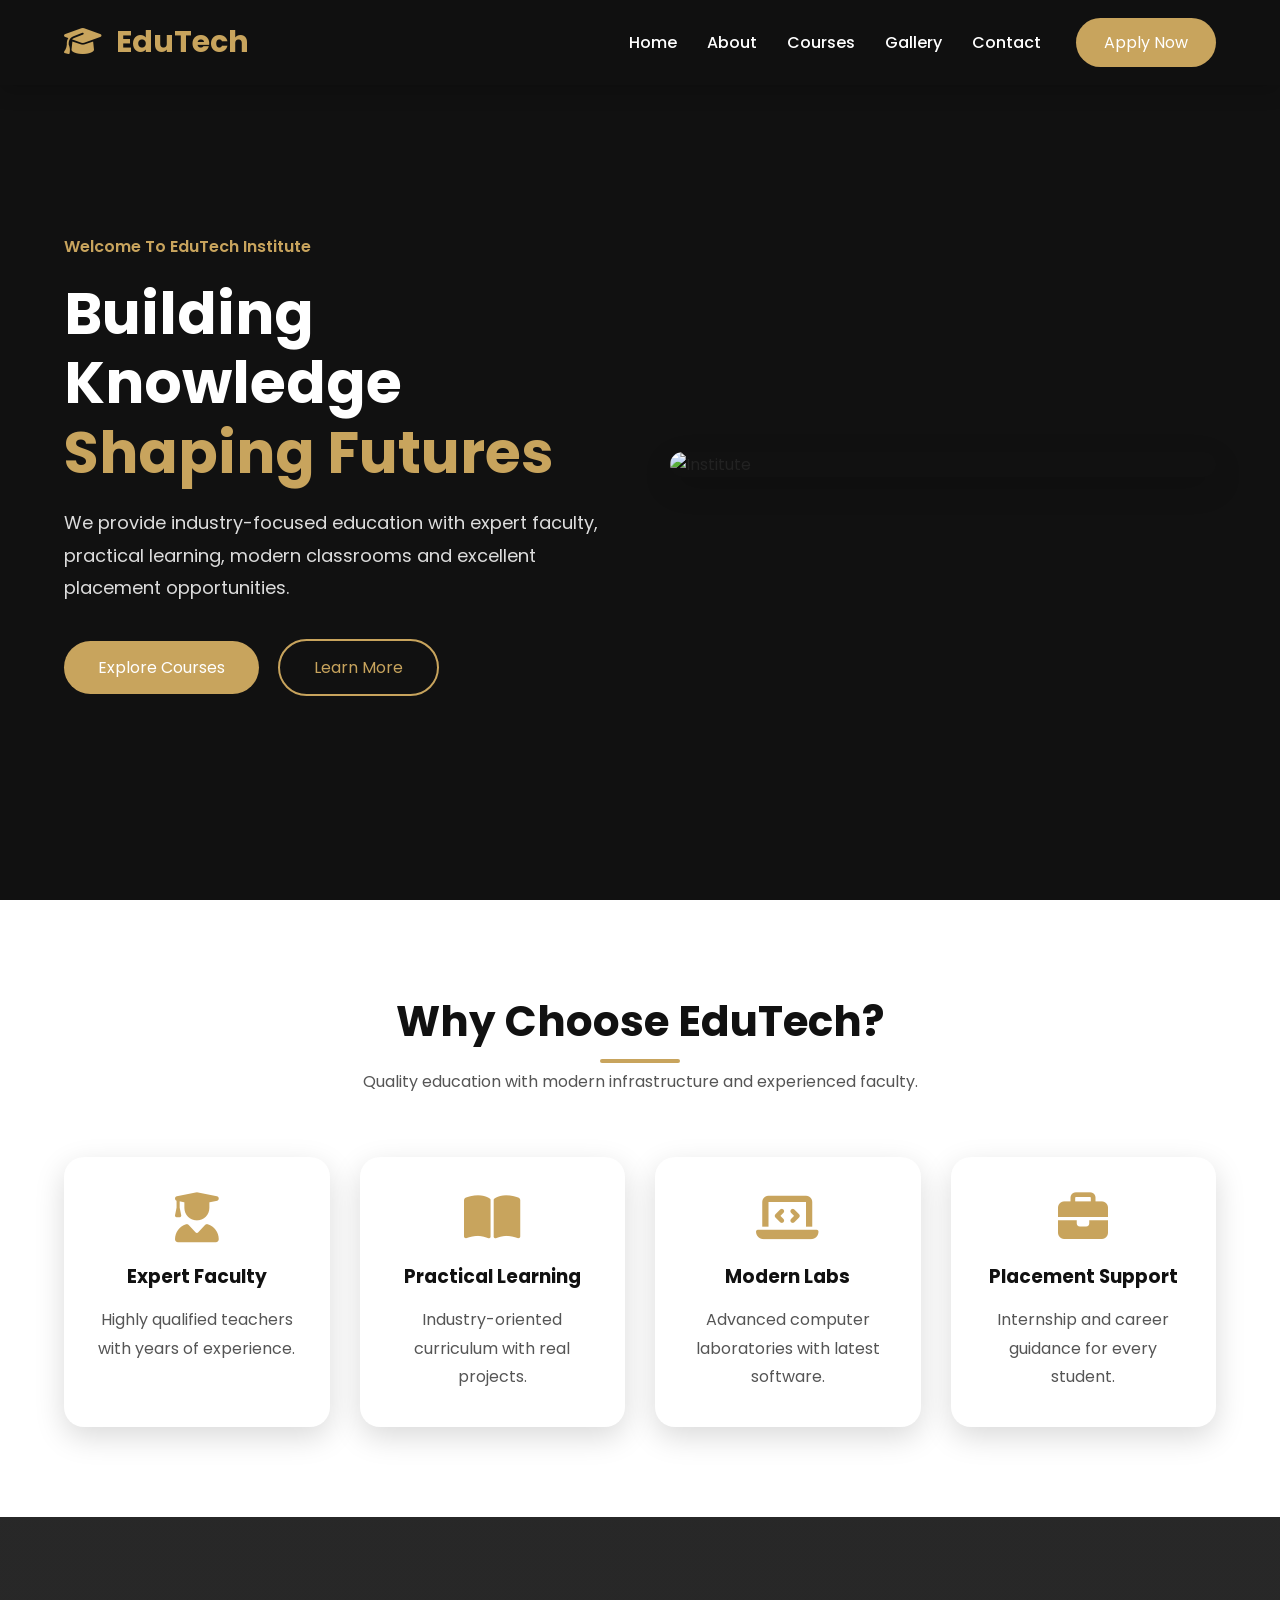
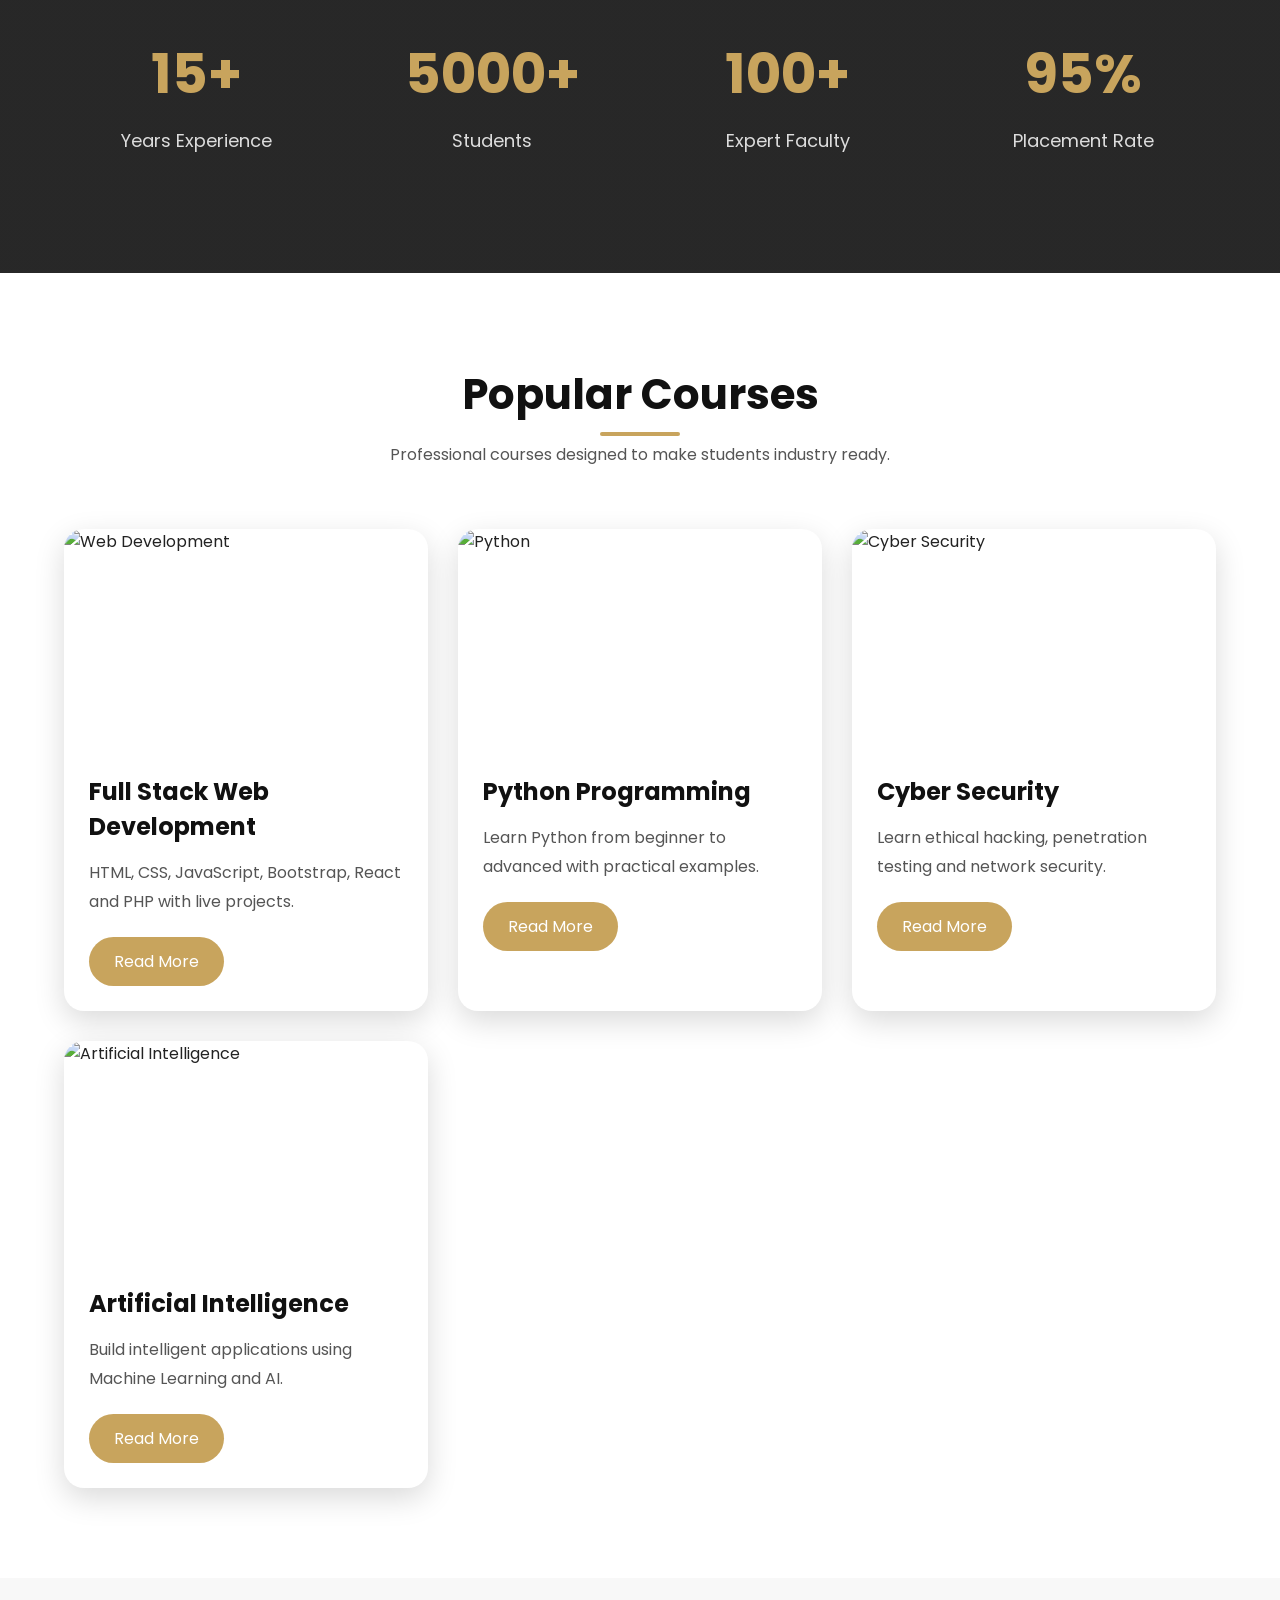
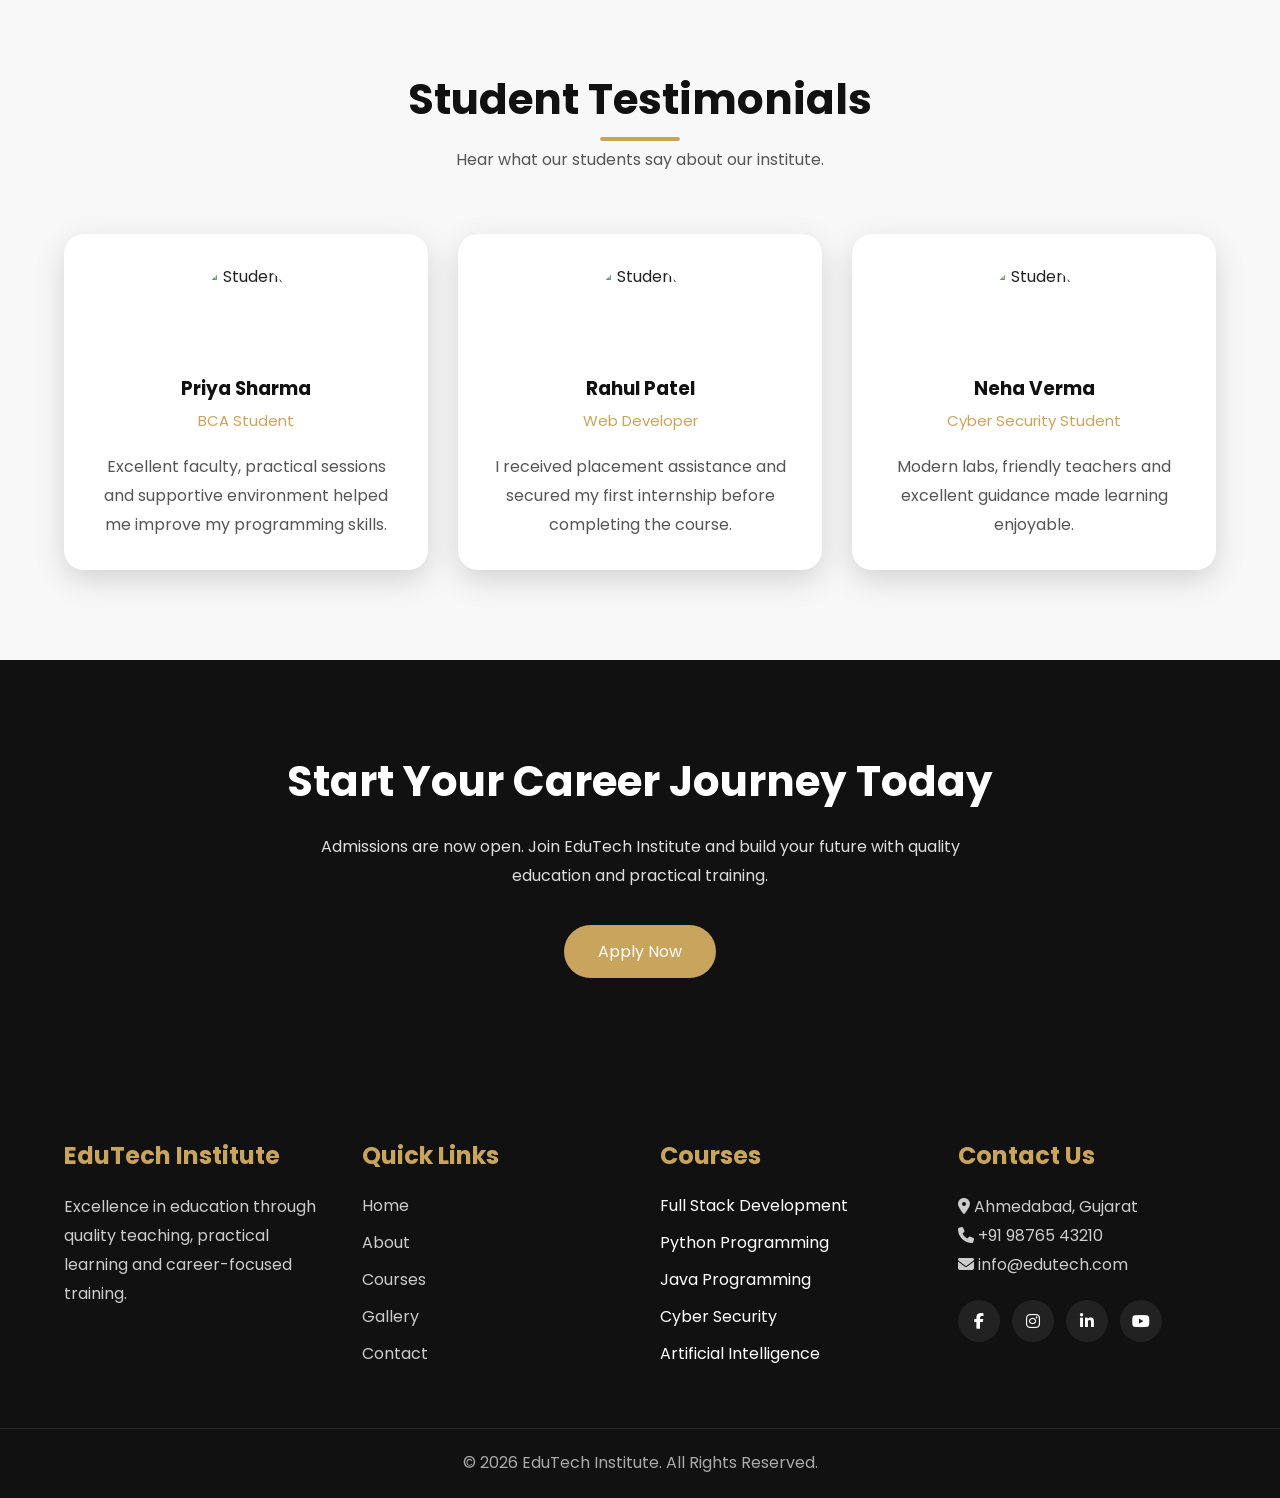
==== index.html @ 46c92365 "Update index.html" ====
<!DOCTYPE html>
<html lang="en">

<head>
    <meta charset="UTF-8">
    <meta name="viewport" content="width=device-width, initial-scale=1.0">
    <title>EduTech Institute</title>

    <!-- Font Awesome -->
    <link rel="stylesheet"
        href="https://cdnjs.cloudflare.com/ajax/libs/font-awesome/6.7.2/css/all.min.css">

    <!-- CSS -->
    <link rel="stylesheet" href="style.css">
</head>

<body>



<!-- ================= HEADER ================= -->

<header id="header">

    <div class="container">

        <a href="index.html" class="logo">
            <i class="fa-solid fa-graduation-cap"></i>
            EduTech
        </a>

        <div class="menu-btn">
            <i class="fa-solid fa-bars"></i>
        </div>

        <nav class="navbar">

            <ul>

                <li><a href="index.html" class="active">Home</a></li>

                <li><a href="about.html">About</a></li>

                <li><a href="courses.html">Courses</a></li>

                <li><a href="gallery.html">Gallery</a></li>

                <li><a href="contact.html">Contact</a></li>

            </ul>

            <a href="contact.html" class="apply-btn">
                Apply Now
            </a>

        </nav>

    </div>

</header>

<!-- ================= HERO ================= -->

<section class="hero">

<div class="container hero-grid">

<div class="hero-content">

<span class="tag">
Welcome To EduTech Institute
</span>

<h1>
Building Knowledge
<span>Shaping Futures</span>
</h1>

<p>
We provide industry-focused education with expert faculty, practical learning,
modern classrooms and excellent placement opportunities.
</p>

<div class="hero-buttons">

<a href="courses.html" class="btn">
Explore Courses
</a>

<a href="about.html" class="btn-outline">
Learn More
</a>

</div>

</div>

<div class="hero-image">

<img src="https://images.unsplash.com/photo-1562774053-701939374585?w=900"
alt="Institute">

</div>

</div>

</section>

<!-- ================= FEATURES ================= -->

<section class="features">

<div class="container">

<div class="title">

<h2>Why Choose EduTech?</h2>

<p>
Quality education with modern infrastructure and experienced faculty.
</p>

</div>

<div class="feature-grid">

<div class="feature-card">

<i class="fa-solid fa-user-graduate"></i>

<h3>Expert Faculty</h3>

<p>
Highly qualified teachers with years of experience.
</p>

</div>

<div class="feature-card">

<i class="fa-solid fa-book-open"></i>

<h3>Practical Learning</h3>

<p>
Industry-oriented curriculum with real projects.
</p>

</div>

<div class="feature-card">

<i class="fa-solid fa-laptop-code"></i>

<h3>Modern Labs</h3>

<p>
Advanced computer laboratories with latest software.
</p>

</div>

<div class="feature-card">

<i class="fa-solid fa-briefcase"></i>

<h3>Placement Support</h3>

<p>
Internship and career guidance for every student.
</p>

</div>

</div>

</div>

</section>
<!-- ================= STATS ================= -->

<section class="stats">

    <div class="container stats-grid">

        <div class="stat-box">
            <h2>15+</h2>
            <p>Years Experience</p>
        </div>

        <div class="stat-box">
            <h2>5000+</h2>
            <p>Students</p>
        </div>

        <div class="stat-box">
            <h2>100+</h2>
            <p>Expert Faculty</p>
        </div>

        <div class="stat-box">
            <h2>95%</h2>
            <p>Placement Rate</p>
        </div>

    </div>

</section>

<!-- ================= POPULAR COURSES ================= -->

<section class="courses-home">

    <div class="container">

        <div class="title">

            <h2>Popular Courses</h2>

            <p>
                Professional courses designed to make students industry ready.
            </p>

        </div>

        <div class="course-grid">

            <div class="course-card">

                <img src="https://images.unsplash.com/photo-1516321318423-f06f85e504b3?w=700"
                    alt="Web Development">

                <div class="course-content">

                    <h3>Full Stack Web Development</h3>

                    <p>
                        HTML, CSS, JavaScript, Bootstrap, React and PHP with live projects.
                    </p>

                    <a href="courses.html" class="read-btn">
                        Read More
                    </a>

                </div>

            </div>

            <div class="course-card">

                <img src="https://images.unsplash.com/photo-1515879218367-8466d910aaa4?w=700"
                    alt="Python">

                <div class="course-content">

                    <h3>Python Programming</h3>

                    <p>
                        Learn Python from beginner to advanced with practical examples.
                    </p>

                    <a href="courses.html" class="read-btn">
                        Read More
                    </a>

                </div>

            </div>

            <div class="course-card">

                <img src="https://images.unsplash.com/photo-1526379095098-d400fd0bf935?w=700"
                    alt="Cyber Security">

                <div class="course-content">

                    <h3>Cyber Security</h3>

                    <p>
                        Learn ethical hacking, penetration testing and network security.
                    </p>

                    <a href="courses.html" class="read-btn">
                        Read More
                    </a>

                </div>

            </div>

            <div class="course-card">

                <img src="https://images.unsplash.com/photo-1555949963-aa79dcee981c?w=700"
                    alt="Artificial Intelligence">

                <div class="course-content">

                    <h3>Artificial Intelligence</h3>

                    <p>
                        Build intelligent applications using Machine Learning and AI.
                    </p>

                    <a href="courses.html" class="read-btn">
                        Read More
                    </a>

                </div>

            </div>

        </div>

    </div>

</section>

<!-- ================= TESTIMONIALS ================= -->

<section class="testimonials">

    <div class="container">

        <div class="title">

            <h2>Student Testimonials</h2>

            <p>
                Hear what our students say about our institute.
            </p>

        </div>

        <div class="testimonial-grid">

            <div class="testimonial-card">

                <img src="https://randomuser.me/api/portraits/women/65.jpg" alt="Student">

                <h3>Priya Sharma</h3>

                <span>BCA Student</span>

                <p>
                    Excellent faculty, practical sessions and supportive environment helped me improve my programming skills.
                </p>

            </div>

            <div class="testimonial-card">

                <img src="https://randomuser.me/api/portraits/men/54.jpg" alt="Student">

                <h3>Rahul Patel</h3>

                <span>Web Developer</span>

                <p>
                    I received placement assistance and secured my first internship before completing the course.
                </p>

            </div>

            <div class="testimonial-card">

                <img src="https://randomuser.me/api/portraits/women/22.jpg" alt="Student">

                <h3>Neha Verma</h3>

                <span>Cyber Security Student</span>

                <p>
                    Modern labs, friendly teachers and excellent guidance made learning enjoyable.
                </p>

            </div>

        </div>

    </div>

</section>
<!-- ================= CALL TO ACTION ================= -->

<section class="cta">

    <div class="container">

        <h2>Start Your Career Journey Today</h2>

        <p>
            Admissions are now open. Join EduTech Institute and build your
            future with quality education and practical training.
        </p>

        <a href="contact.html" class="btn">
            Apply Now
        </a>

    </div>

</section>

<!-- ================= FOOTER ================= -->

<footer>

    <div class="container footer-grid">

        <div class="footer-box">

            <h3>EduTech Institute</h3>

            <p>
                Excellence in education through quality teaching,
                practical learning and career-focused training.
            </p>

        </div>

        <div class="footer-box">

            <h3>Quick Links</h3>

            <ul>

                <li><a href="index.html">Home</a></li>

                <li><a href="about.html">About</a></li>

                <li><a href="courses.html">Courses</a></li>

                <li><a href="gallery.html">Gallery</a></li>

                <li><a href="contact.html">Contact</a></li>

            </ul>

        </div>

        <div class="footer-box">

            <h3>Courses</h3>

            <ul>

                <li>Full Stack Development</li>

                <li>Python Programming</li>

                <li>Java Programming</li>

                <li>Cyber Security</li>

                <li>Artificial Intelligence</li>

            </ul>

        </div>

        <div class="footer-box">

            <h3>Contact Us</h3>

            <p>
                <i class="fa-solid fa-location-dot"></i>
                Ahmedabad, Gujarat
            </p>

            <p>
                <i class="fa-solid fa-phone"></i>
                +91 98765 43210
            </p>

            <p>
                <i class="fa-solid fa-envelope"></i>
                info@edutech.com
            </p>

            <div class="footer-social">

                <a href="#"><i class="fab fa-facebook-f"></i></a>

                <a href="#"><i class="fab fa-instagram"></i></a>

                <a href="#"><i class="fab fa-linkedin-in"></i></a>

                <a href="#"><i class="fab fa-youtube"></i></a>

            </div>

        </div>

    </div>

    <div class="footer-bottom">

        <p>
            © 2026 EduTech Institute. All Rights Reserved.
        </p>

    </div>

</footer>

<!-- ================= BACK TO TOP ================= -->

<a href="#" class="top-btn">
    <i class="fa-solid fa-arrow-up"></i>
</a>

<!-- ================= JAVASCRIPT ================= -->

<script src="script.js"></script>

</body>

</html>
---- style.css ----
/*=========================
 GOOGLE FONT
=========================*/
@import url('https://fonts.googleapis.com/css2?family=Poppins:wght@300;400;500;600;700;800&display=swap');

/*=========================
 ROOT
=========================*/
:root{
    --gold:#C8A45D;
    --dark-gold:#A8823F;
    --black:#111111;
    --white:#ffffff;
    --light:#f8f8f8;
    --text:#555555;
    --shadow:0 10px 30px rgba(0,0,0,.15);
}

/*=========================
 RESET
=========================*/
*{
    margin:0;
    padding:0;
    box-sizing:border-box;
    font-family:'Poppins',sans-serif;
}

html{
    scroll-behavior:smooth;
}

body{
    background:var(--light);
    color:#222;
    overflow-x:hidden;
}

img{
    width:100%;
    display:block;
}

a{
    text-decoration:none;
}

ul{
    list-style:none;
}

.container{
    width:90%;
    max-width:1200px;
    margin:auto;
}

section{
    padding:90px 0;
}

h1,h2,h3,h4{
    color:var(--black);
}

p{
    color:var(--text);
    line-height:1.8;
}

/*=========================
 SCROLLBAR
=========================*/

::-webkit-scrollbar{
    width:10px;
}

::-webkit-scrollbar-track{
    background:#eee;
}

::-webkit-scrollbar-thumb{
    background:var(--gold);
}

::-webkit-scrollbar-thumb:hover{
    background:var(--dark-gold);
}

/*=========================
 HEADER
=========================*/

header{
    position:fixed;
    top:0;
    left:0;
    width:100%;
    z-index:1000;
    background:rgba(17,17,17,.95);
    backdrop-filter:blur(15px);
    box-shadow:0 5px 20px rgba(0,0,0,.2);
}

header .container{
    display:flex;
    justify-content:space-between;
    align-items:center;
    padding:18px 0;
}

/*=========================
 LOGO
=========================*/

.logo{
    font-size:30px;
    color:var(--gold);
    font-weight:700;
}

.logo i{
    margin-right:8px;
}

/*=========================
 NAVBAR
=========================*/

.navbar{
    display:flex;
    align-items:center;
    gap:35px;
}

.navbar ul{
    display:flex;
    gap:30px;
}

.navbar ul li a{
    color:#fff;
    font-size:16px;
    font-weight:500;
    transition:.3s;
    position:relative;
}

.navbar ul li a::after{
    content:"";
    position:absolute;
    left:0;
    bottom:-5px;
    width:0;
    height:2px;
    background:var(--gold);
    transition:.3s;
}

.navbar ul li a:hover::after,
.navbar ul li a.active::after{
    width:100%;
}

.navbar ul li a:hover,
.navbar ul li a.active{
    color:var(--gold);
}

/*=========================
 APPLY BUTTON
=========================*/

.apply-btn{
    padding:12px 28px;
    background:var(--gold);
    color:#fff;
    border-radius:40px;
    transition:.3s;
}

.apply-btn:hover{
    background:var(--dark-gold);
}

/*=========================
 MENU BUTTON
=========================*/

.menu-btn{
    display:none;
    font-size:30px;
    color:#fff;
    cursor:pointer;
}

/*=========================
 HERO
=========================*/

.hero{
    min-height:100vh;
    background:#111;
    display:flex;
    align-items:center;
    padding-top:120px;
}

.hero-grid{
    display:grid;
    grid-template-columns:repeat(2,1fr);
    align-items:center;
    gap:60px;
}

.hero-content .tag{
    display:inline-block;
    color:var(--gold);
    margin-bottom:20px;
    font-weight:600;
}

.hero-content h1{
    font-size:58px;
    color:#fff;
    line-height:1.2;
    margin-bottom:20px;
}

.hero-content h1 span{
    color:var(--gold);
}

.hero-content p{
    color:#ddd;
    margin-bottom:35px;
    font-size:18px;
}

.hero-image img{
    border-radius:20px;
    box-shadow:var(--shadow);
}

/*=========================
 BUTTONS
=========================*/

.btn{
    display:inline-block;
    padding:14px 34px;
    background:var(--gold);
    color:#fff;
    border-radius:40px;
    transition:.3s;
}

.btn:hover{
    background:var(--dark-gold);
}

.btn-outline{
    display:inline-block;
    padding:14px 34px;
    border:2px solid var(--gold);
    color:var(--gold);
    margin-left:15px;
    border-radius:40px;
    transition:.3s;
}

.btn-outline:hover{
    background:var(--gold);
    color:#fff;
}

/*=========================
 SECTION TITLE
=========================*/

.title{
    text-align:center;
    margin-bottom:60px;
}

.title h2{
    font-size:42px;
    color:var(--black);
    margin-bottom:15px;
    position:relative;
    display:inline-block;
}

.title h2::after{
    content:"";
    position:absolute;
    left:50%;
    transform:translateX(-50%);
    bottom:-10px;
    width:80px;
    height:4px;
    background:var(--gold);
    border-radius:20px;
}

.title p{
    max-width:700px;
    margin:auto;
}

/*=========================
 FEATURES
=========================*/

.features{
    background:#fff;
}

.feature-grid{
    display:grid;
    grid-template-columns:repeat(auto-fit,minmax(250px,1fr));
    gap:30px;
}

.feature-card{
    background:#fff;
    padding:35px 25px;
    text-align:center;
    border-radius:20px;
    box-shadow:var(--shadow);
    transition:.4s;
}

.feature-card:hover{
    transform:translateY(-10px);
    background:#111;
}

.feature-card i{
    font-size:50px;
    color:var(--gold);
    margin-bottom:20px;
}

.feature-card h3{
    margin-bottom:15px;
    transition:.3s;
}

.feature-card p{
    transition:.3s;
}

.feature-card:hover h3,
.feature-card:hover p{
    color:#fff;
}

/*=========================
 STATS
=========================*/

.stats{
    background:linear-gradient(rgba(17,17,17,.9),rgba(17,17,17,.9));
    color:#fff;
}

.stats-grid{
    display:grid;
    grid-template-columns:repeat(auto-fit,minmax(220px,1fr));
    gap:30px;
    text-align:center;
}

.stat-box{
    padding:25px;
}

.stat-box h2{
    color:var(--gold);
    font-size:55px;
    margin-bottom:10px;
}

.stat-box p{
    color:#ddd;
    font-size:18px;
}

/*=========================
 MOBILE NAVIGATION
=========================*/

@media(max-width:768px){

.menu-btn{
    display:block;
}

.navbar{
    position:fixed;
    top:80px;
    left:-100%;
    width:100%;
    background:#111;
    flex-direction:column;
    align-items:center;
    padding:40px 0;
    transition:.4s;
}

.navbar.active{
    left:0;
}

.navbar ul{
    flex-direction:column;
    gap:25px;
}

.apply-btn{
    margin-top:25px;
}

.hero-grid{
    grid-template-columns:1fr;
    text-align:center;
}

.hero-content h1{
    font-size:40px;
}

.hero-image{
    margin-top:40px;
}

.btn,
.btn-outline{
    display:block;
    width:220px;
    margin:15px auto;
}

}

/*=========================
 SMALL DEVICES
=========================*/

@media(max-width:576px){

.logo{
    font-size:24px;
}

.hero-content h1{
    font-size:32px;
}

.title h2{
    font-size:32px;
}

.hero{
    padding-top:110px;
}

}
/*=========================
    COURSES SECTION
=========================*/

.courses-home{
    background:#ffffff;
}

.course-grid{
    display:grid;
    grid-template-columns:repeat(auto-fit,minmax(280px,1fr));
    gap:30px;
}

.course-card{
    background:#fff;
    border-radius:20px;
    overflow:hidden;
    box-shadow:var(--shadow);
    transition:.4s;
}

.course-card:hover{
    transform:translateY(-12px);
}

.course-card img{
    height:220px;
    object-fit:cover;
    transition:.5s;
}

.course-card:hover img{
    transform:scale(1.08);
}

.course-content{
    padding:25px;
}

.course-content h3{
    margin-bottom:15px;
    font-size:24px;
}

.course-content p{
    margin-bottom:20px;
}

.read-btn{
    display:inline-block;
    padding:12px 25px;
    background:var(--gold);
    color:#fff;
    border-radius:30px;
    transition:.3s;
}

.read-btn:hover{
    background:var(--dark-gold);
}

/*=========================
    TESTIMONIALS
=========================*/

.testimonials{
    background:#f8f8f8;
}

.testimonial-grid{
    display:grid;
    grid-template-columns:repeat(auto-fit,minmax(300px,1fr));
    gap:30px;
}

.testimonial-card{
    background:#fff;
    padding:30px;
    border-radius:20px;
    text-align:center;
    box-shadow:var(--shadow);
    transition:.4s;
}

.testimonial-card:hover{
    transform:translateY(-10px);
}

.testimonial-card img{
    width:90px;
    height:90px;
    border-radius:50%;
    object-fit:cover;
    margin:0 auto 20px;
}

.testimonial-card h3{
    margin-bottom:5px;
}

.testimonial-card span{
    color:var(--gold);
    font-size:15px;
}

.testimonial-card p{
    margin-top:20px;
}

/*=========================
    CALL TO ACTION
=========================*/

.cta{
    background:#111;
    color:#fff;
    text-align:center;
}

.cta h2{
    color:#fff;
    font-size:42px;
    margin-bottom:20px;
}

.cta p{
    color:#ddd;
    max-width:700px;
    margin:0 auto 35px;
}

/*=========================
    SIMPLE ANIMATIONS
=========================*/

.feature-card,
.course-card,
.testimonial-card{
    transition:.4s ease;
}

.hero-image img{
    animation:float 5s ease-in-out infinite;
}

@keyframes float{

0%{
    transform:translateY(0);
}

50%{
    transform:translateY(-12px);
}

100%{
    transform:translateY(0);
}

}
/*=========================
        FOOTER
=========================*/

footer{
    background:#111;
    color:#fff;
    padding:70px 0 20px;
}

.footer-grid{
    display:grid;
    grid-template-columns:repeat(auto-fit,minmax(250px,1fr));
    gap:40px;
}

.footer-box h3{
    color:var(--gold);
    margin-bottom:20px;
    font-size:24px;
}

.footer-box p{
    color:#ccc;
    line-height:1.8;
}

.footer-box ul li{
    margin-bottom:12px;
}

.footer-box ul li a{
    color:#ccc;
    transition:.3s;
}

.footer-box ul li a:hover{
    color:var(--gold);
    padding-left:8px;
}

.footer-social{
    display:flex;
    gap:12px;
    margin-top:20px;
}

.footer-social a{
    width:42px;
    height:42px;
    display:flex;
    justify-content:center;
    align-items:center;
    background:#222;
    color:#fff;
    border-radius:50%;
    transition:.3s;
}

.footer-social a:hover{
    background:var(--gold);
}

.footer-bottom{
    text-align:center;
    margin-top:50px;
    border-top:1px solid rgba(255,255,255,.1);
    padding-top:20px;
}

.footer-bottom p{
    color:#aaa;
}

/*=========================
      BACK TO TOP
=========================*/

.top-btn{
    position:fixed;
    right:25px;
    bottom:25px;
    width:50px;
    height:50px;
    background:var(--gold);
    color:#fff;
    border-radius:50%;
    display:flex;
    justify-content:center;
    align-items:center;
    font-size:20px;
    text-decoration:none;
    opacity:0;
    visibility:hidden;
    transition:.4s;
    z-index:999;
}

.top-btn.show{
    opacity:1;
    visibility:visible;
}

.top-btn:hover{
    background:var(--dark-gold);
    transform:translateY(-5px);
}

/*=========================
        PRELOADER
=========================*/

#preloader{
    position:fixed;
    inset:0;
    background:#111;
    display:flex;
    justify-content:center;
    align-items:center;
    z-index:99999;
}

.loader{
    width:70px;
    height:70px;
    border:6px solid #333;
    border-top:6px solid var(--gold);
    border-radius:50%;
    animation:spin 1s linear infinite;
}

@keyframes spin{
    100%{
        transform:rotate(360deg);
    }
}

/*=========================
      STICKY HEADER
=========================*/

header.sticky{
    background:#111;
    box-shadow:0 8px 25px rgba(0,0,0,.25);
}

/*=========================
      UTILITIES
=========================*/

.text-center{
    text-align:center;
}

.mt-20{
    margin-top:20px;
}

.mt-40{
    margin-top:40px;
}

.mb-20{
    margin-bottom:20px;
}

.mb-40{
    margin-bottom:40px;
}

/*=========================
      RESPONSIVE
=========================*/

@media(max-width:992px){

.hero-grid{
    grid-template-columns:1fr;
    text-align:center;
}

.hero-image{
    margin-top:40px;
}

.footer-grid{
    grid-template-columns:repeat(2,1fr);
}

}

@media(max-width:768px){

.footer-grid{
    grid-template-columns:1fr;
    text-align:center;
}

.footer-social{
    justify-content:center;
}

.course-grid,
.feature-grid,
.testimonial-grid,
.stats-grid{
    grid-template-columns:1fr;
}

.hero-content h1{
    font-size:36px;
}

.title h2{
    font-size:34px;
}

}

@media(max-width:480px){

.hero-content h1{
    font-size:30px;
}

.btn,
.btn-outline{
    width:100%;
    margin:10px 0;
}

.logo{
    font-size:22px;
}

}
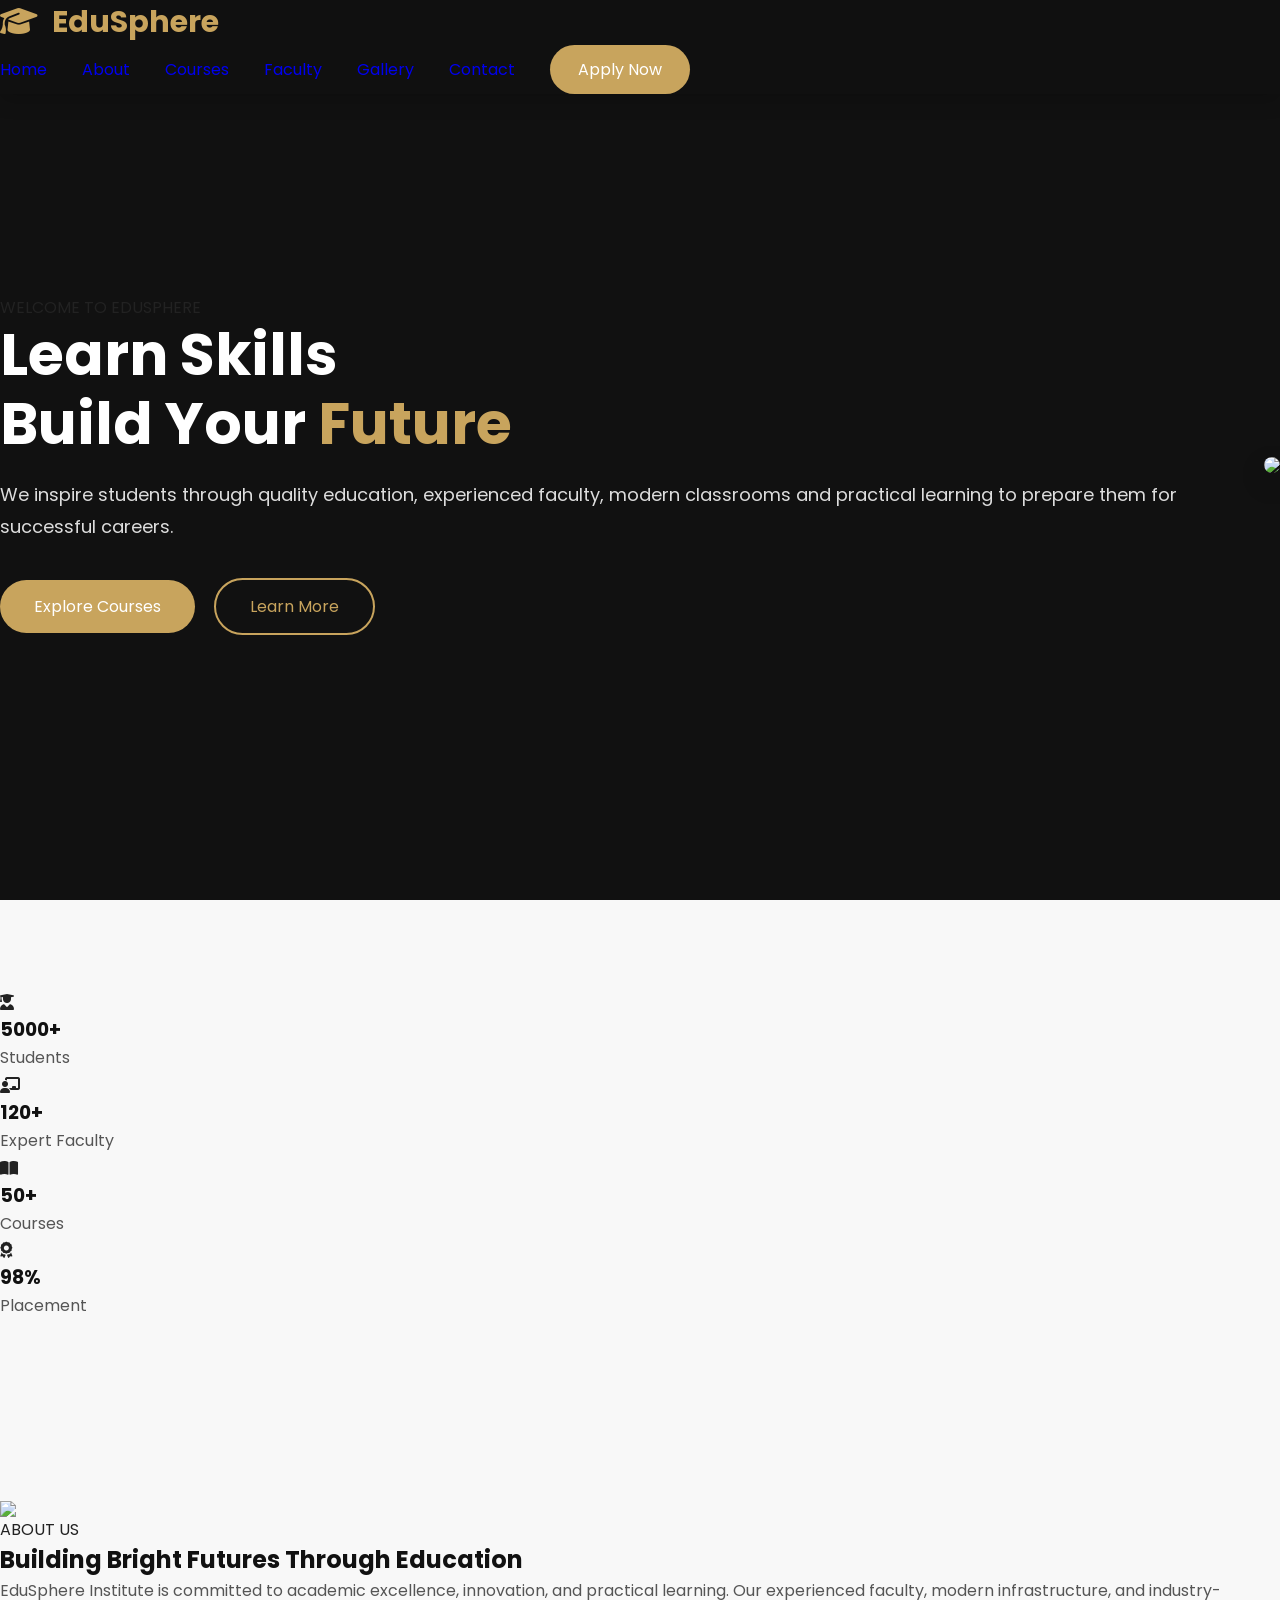
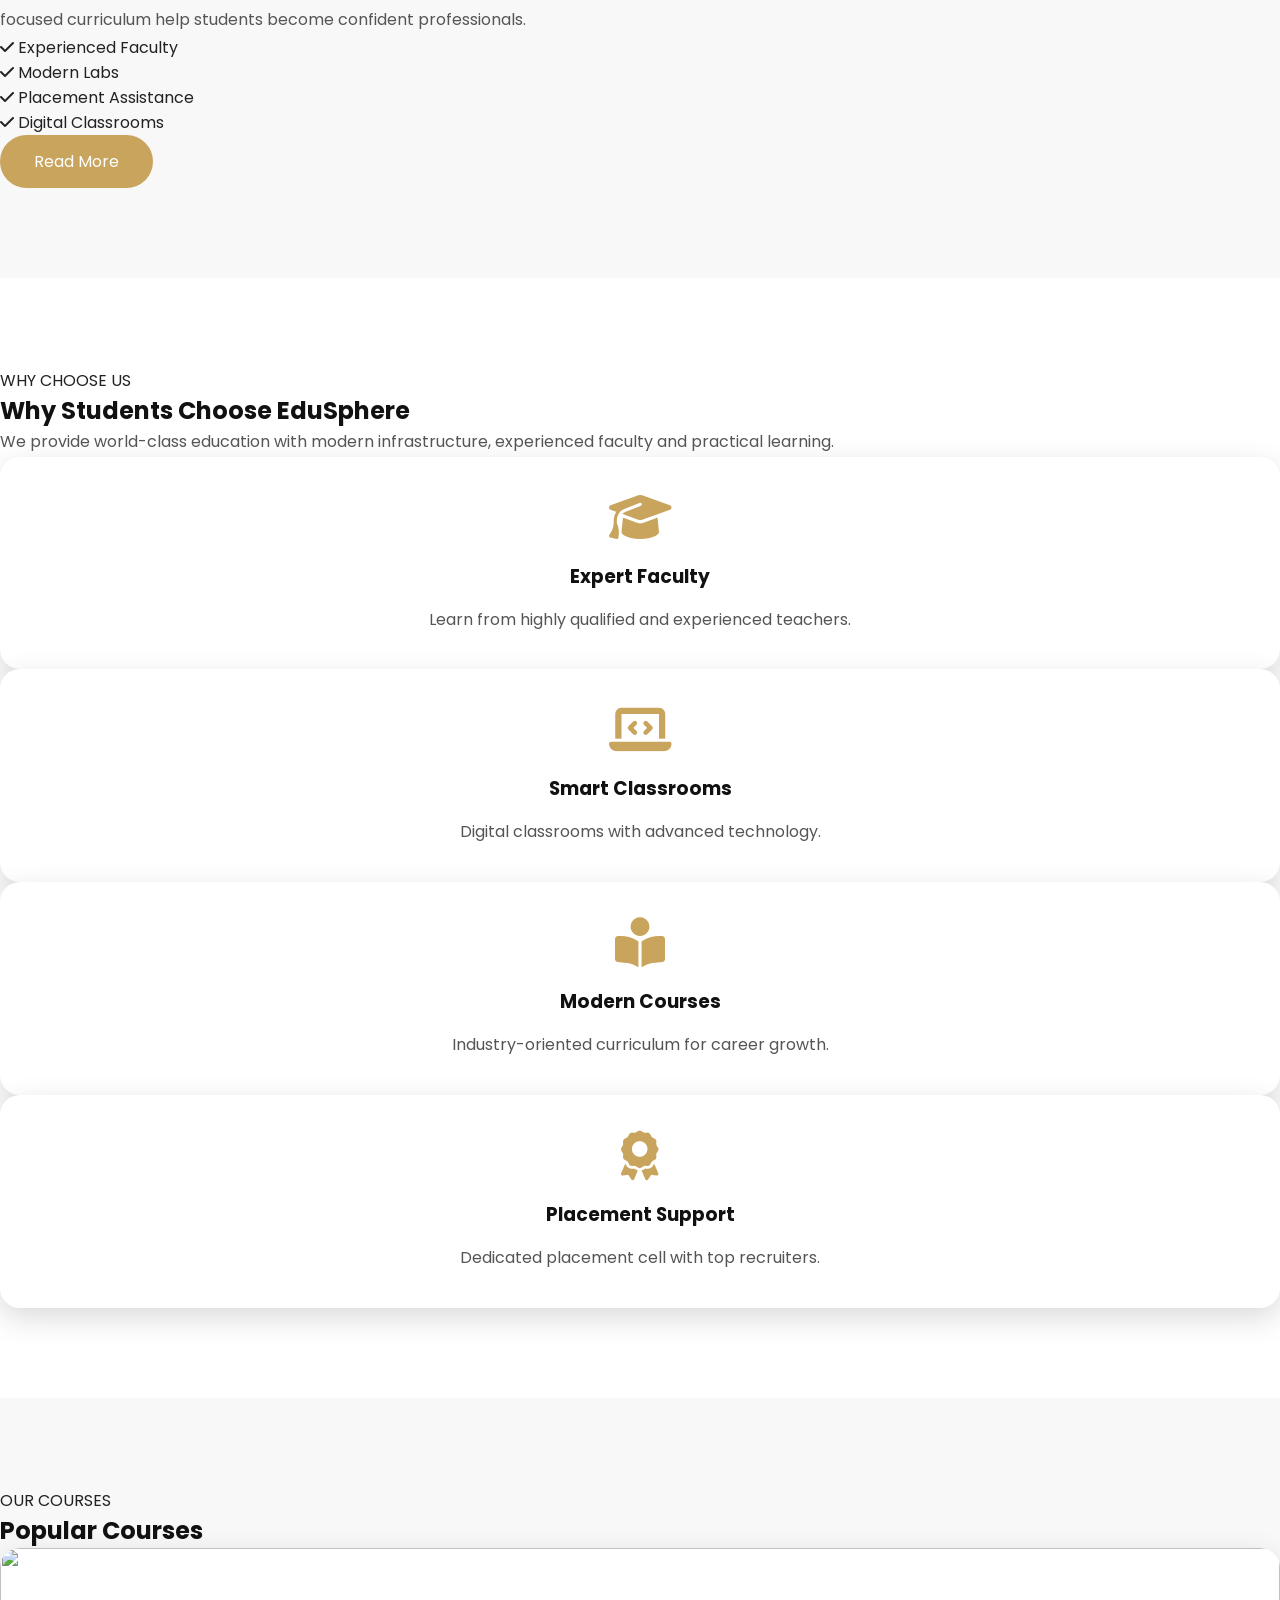
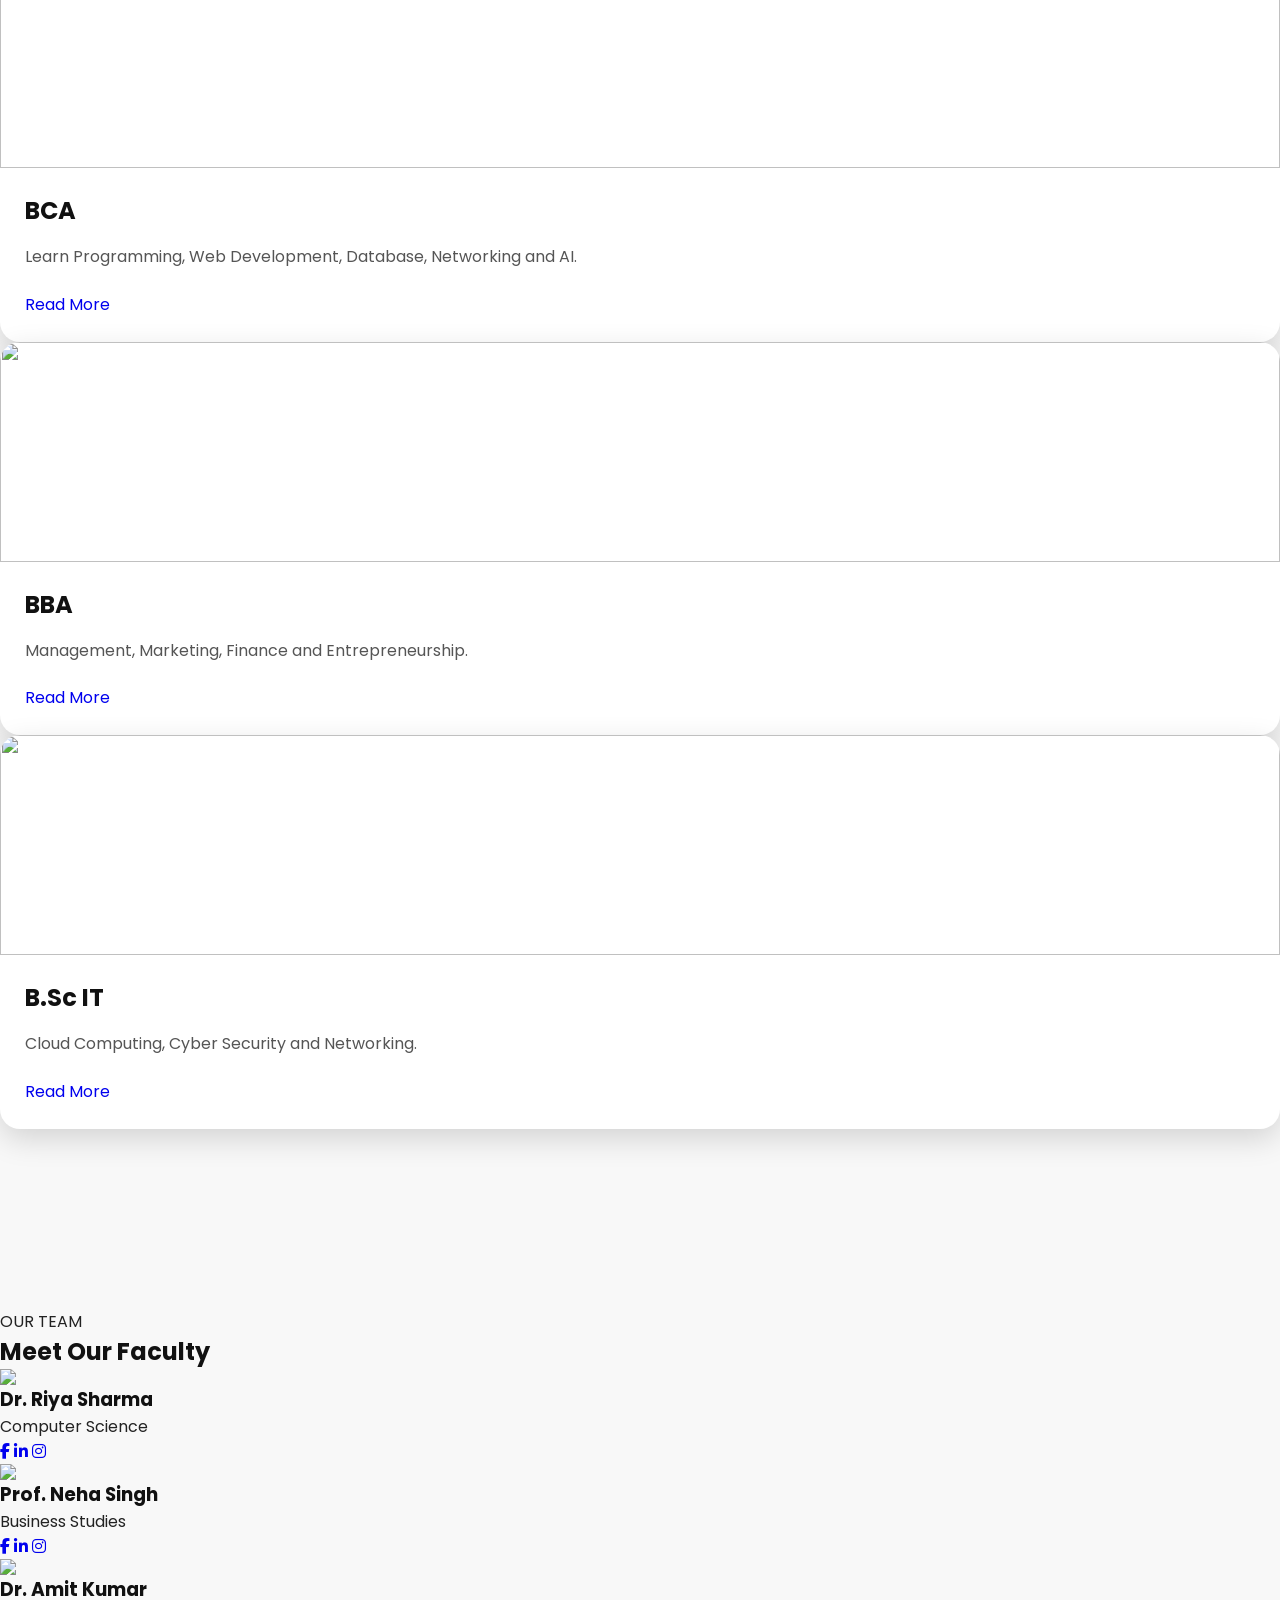
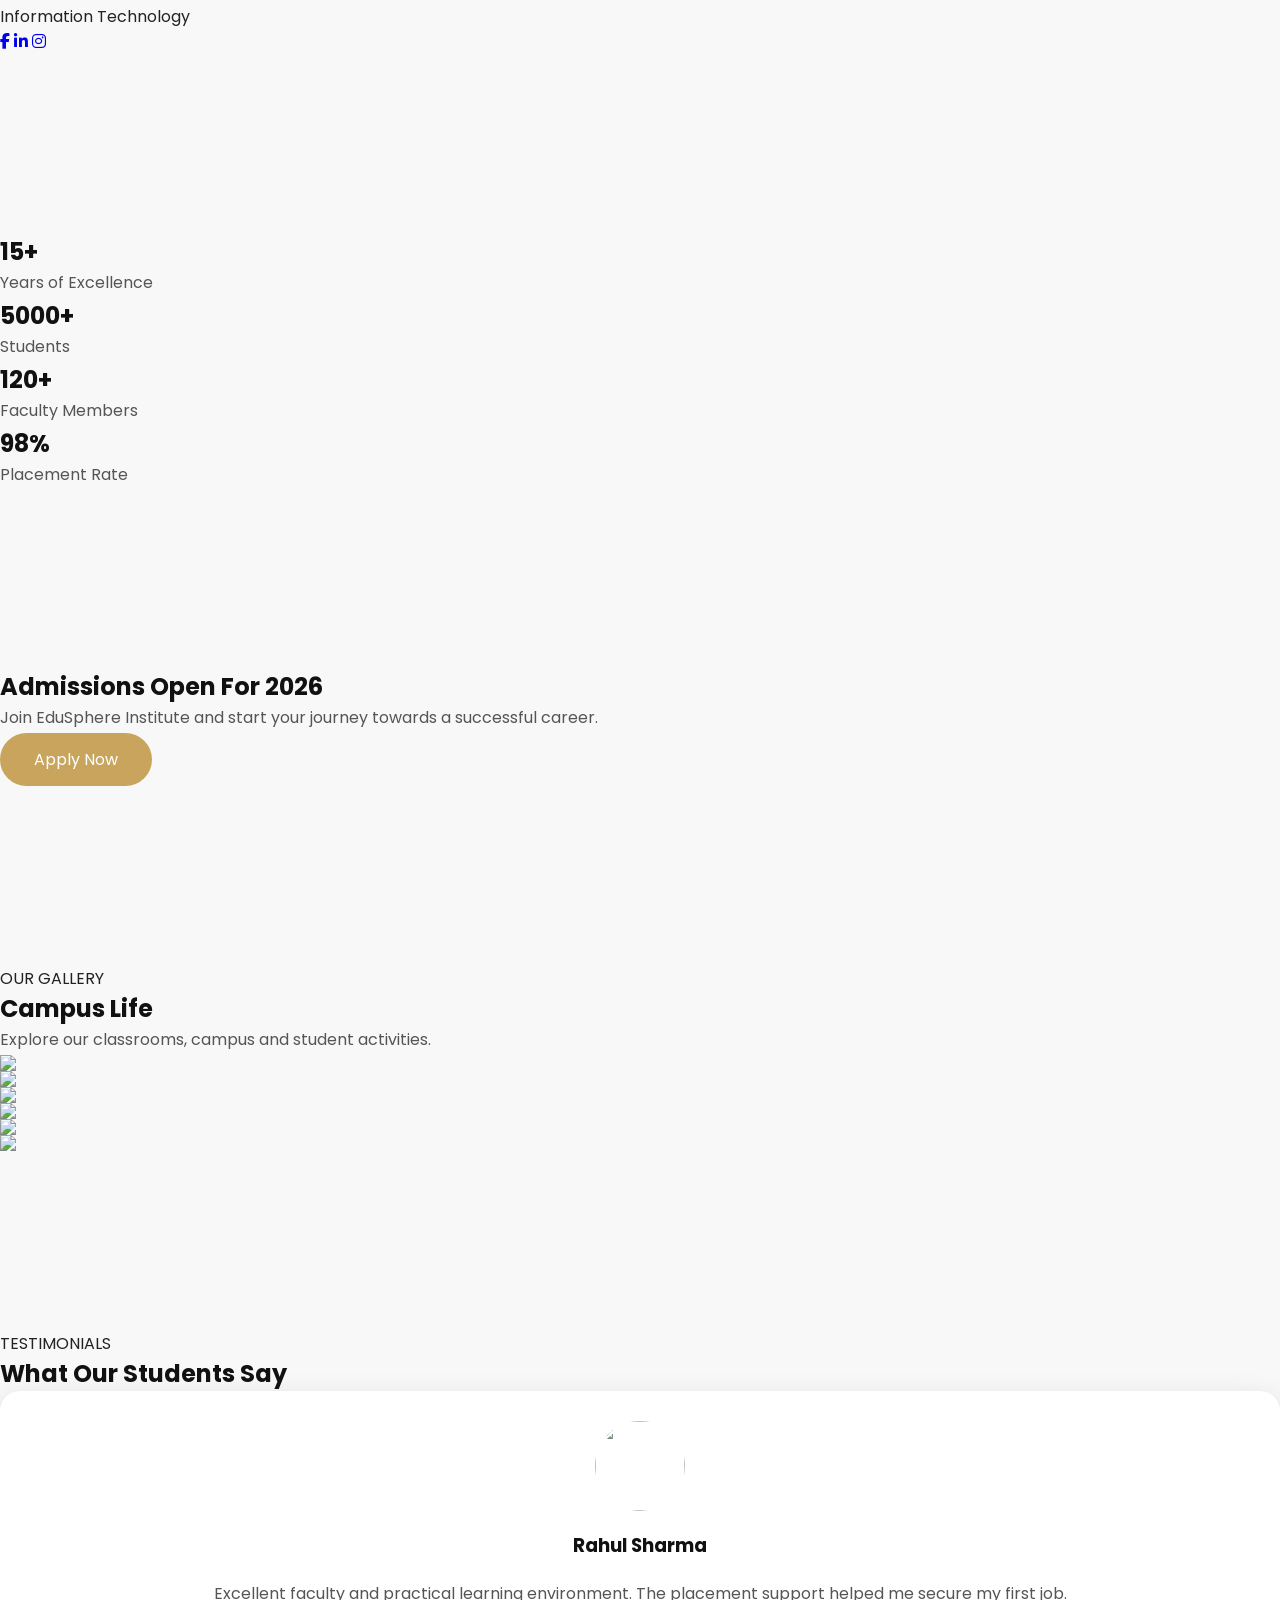
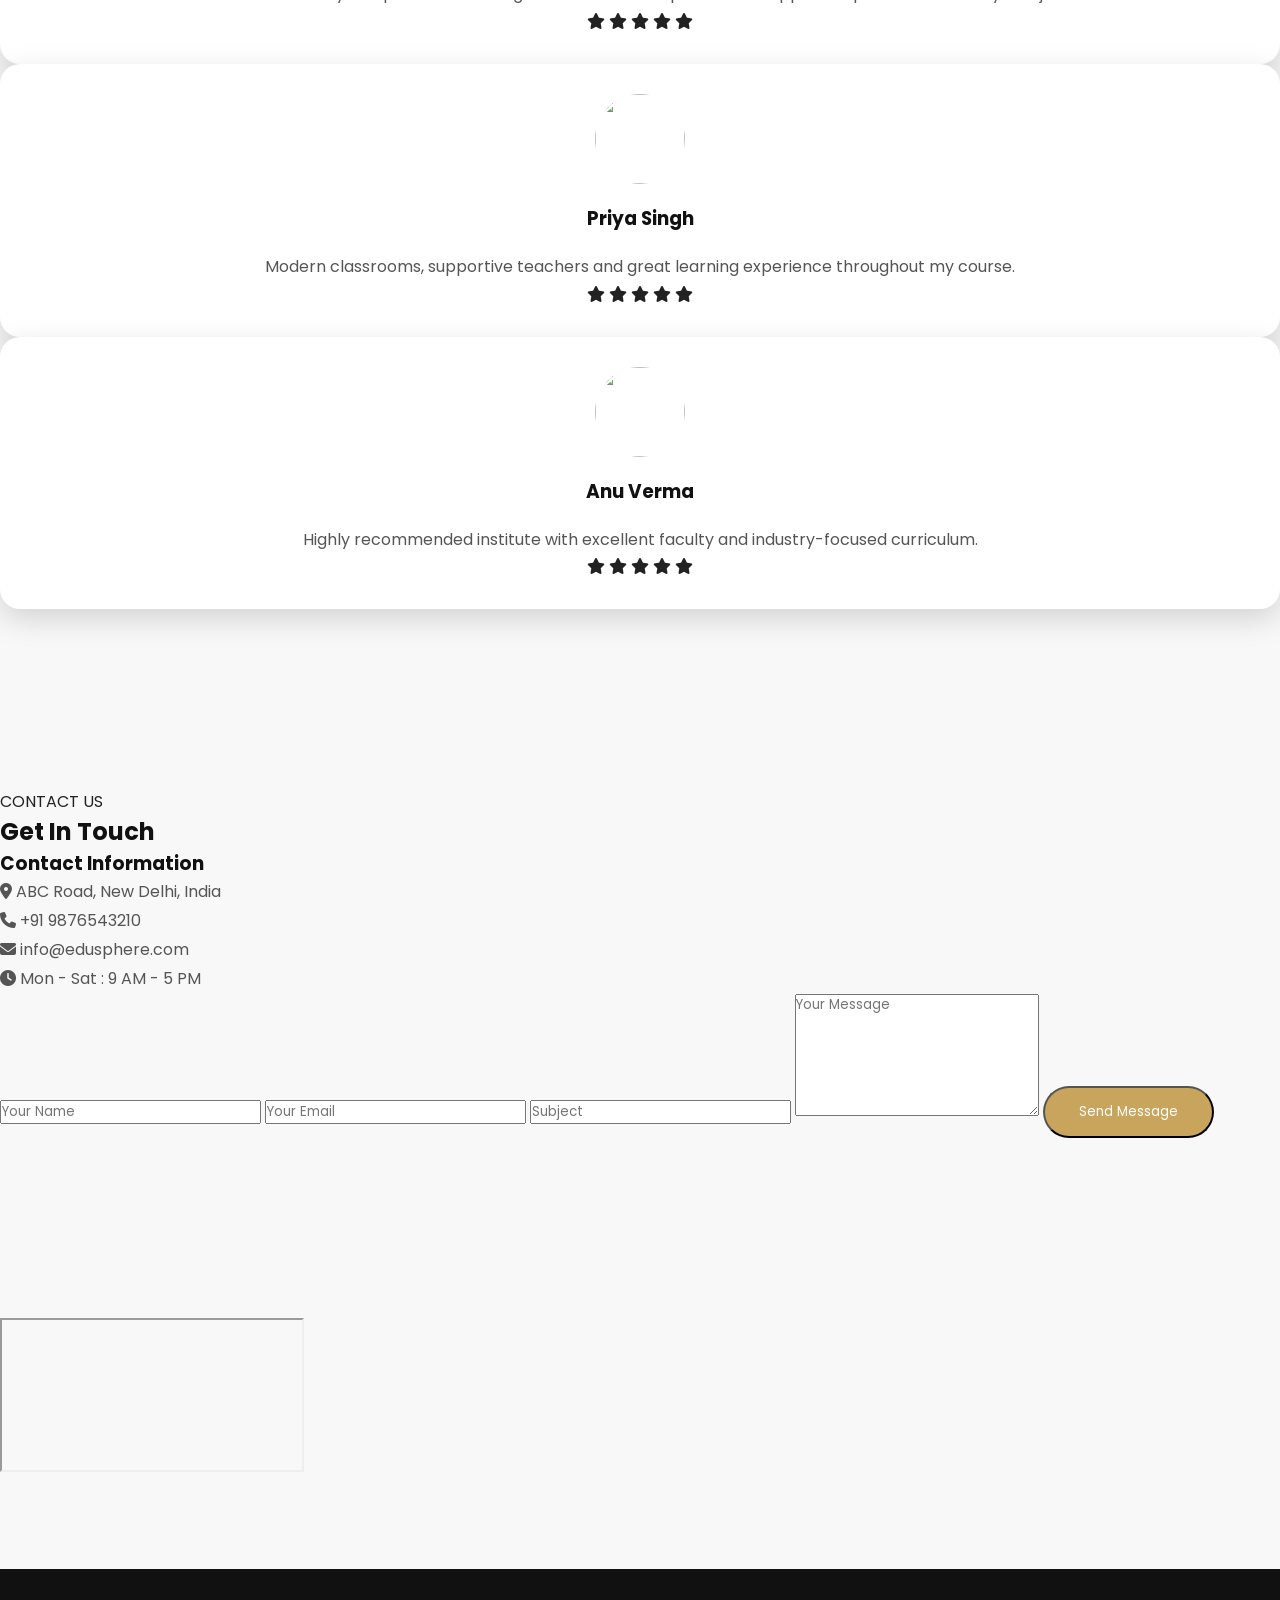
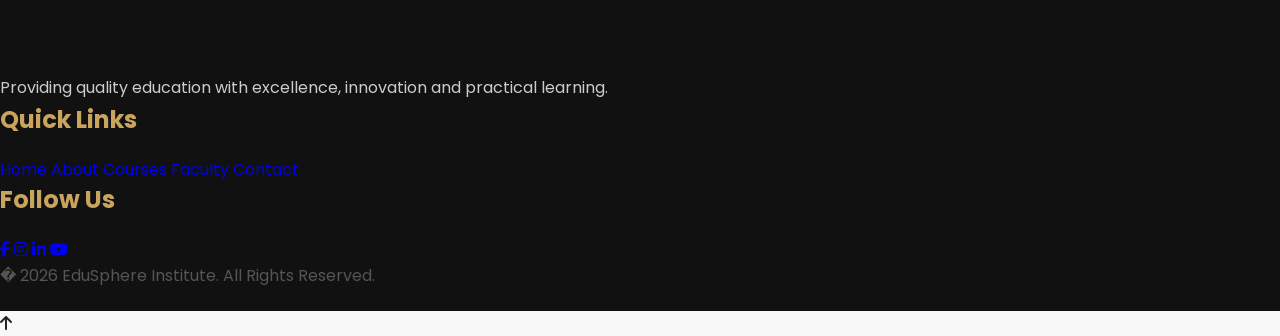
==== commit d2c48cc0: "Add files via upload" ====
--- a/index.html
+++ b/index.html
@@ -1,518 +1,781 @@
 <!DOCTYPE html>
 <html lang="en">
-
 <head>
     <meta charset="UTF-8">
     <meta name="viewport" content="width=device-width, initial-scale=1.0">
-    <title>EduTech Institute</title>
+    <title>EduSphere Institute</title>
+
+    <!-- CSS -->
+    <link rel="stylesheet" href="style.css">
+
+    <!-- Google Fonts -->
+    <link href="https://fonts.googleapis.com/css2?family=Poppins:wght@300;400;500;600;700;800&display=swap" rel="stylesheet">
 
     <!-- Font Awesome -->
     <link rel="stylesheet"
-        href="https://cdnjs.cloudflare.com/ajax/libs/font-awesome/6.7.2/css/all.min.css">
-
-    <!-- CSS -->
-    <link rel="stylesheet" href="style.css">
+    href="https://cdnjs.cloudflare.com/ajax/libs/font-awesome/6.7.2/css/all.min.css">
 </head>
 
 <body>
 
-
-
-<!-- ================= HEADER ================= -->
-
-<header id="header">
-
-    <div class="container">
-
-        <a href="index.html" class="logo">
-            <i class="fa-solid fa-graduation-cap"></i>
-            EduTech
-        </a>
-
-        <div class="menu-btn">
-            <i class="fa-solid fa-bars"></i>
+<!--================ HEADER ================-->
+
+<header class="header">
+
+    <a href="#" class="logo">
+        <i class="fa-solid fa-graduation-cap"></i>
+        EduSphere
+    </a>
+
+    <div class="menu-btn">
+        <i class="fa-solid fa-bars"></i>
+    </div>
+
+    <nav class="navbar">
+
+        <a href="#home">Home</a>
+
+        <a href="#about">About</a>
+
+        <a href="#courses">Courses</a>
+
+        <a href="#faculty">Faculty</a>
+
+        <a href="#gallery">Gallery</a>
+
+        <a href="#contact">Contact</a>
+
+        <a href="#" class="apply-btn">Apply Now</a>
+
+    </nav>
+
+</header>
+
+<!--================ HERO ================-->
+
+<section class="hero" id="home">
+
+    <div class="hero-content">
+
+        <span>WELCOME TO EDUSPHERE</span>
+
+        <h1>
+            Learn Skills
+            <br>
+            Build Your
+            <span>Future</span>
+        </h1>
+
+        <p>
+
+            We inspire students through quality education,
+            experienced faculty, modern classrooms and
+            practical learning to prepare them for successful careers.
+
+        </p>
+
+        <div class="hero-buttons">
+
+            <a href="#courses" class="btn">
+                Explore Courses
+            </a>
+
+            <a href="#about" class="btn-outline">
+                Learn More
+            </a>
+
         </div>
 
-        <nav class="navbar">
-
-            <ul>
-
-                <li><a href="index.html" class="active">Home</a></li>
-
-                <li><a href="about.html">About</a></li>
-
-                <li><a href="courses.html">Courses</a></li>
-
-                <li><a href="gallery.html">Gallery</a></li>
-
-                <li><a href="contact.html">Contact</a></li>
-
-            </ul>
-
-            <a href="contact.html" class="apply-btn">
-                Apply Now
-            </a>
-
-        </nav>
-
     </div>
 
-</header>
-
-<!-- ================= HERO ================= -->
-
-<section class="hero">
-
-<div class="container hero-grid">
-
-<div class="hero-content">
-
-<span class="tag">
-Welcome To EduTech Institute
-</span>
-
-<h1>
-Building Knowledge
-<span>Shaping Futures</span>
-</h1>
-
-<p>
-We provide industry-focused education with expert faculty, practical learning,
-modern classrooms and excellent placement opportunities.
-</p>
-
-<div class="hero-buttons">
-
-<a href="courses.html" class="btn">
-Explore Courses
+    <div class="hero-image">
+
+        <img src="https://encrypted-tbn0.gstatic.com/images?q=tbn:ANd9GcSFdxlS7dVhoQ9nFVLu-xXc-Y2GE03apOkf6C7umtabsg&s=10">
+
+    </div>
+
+</section>
+
+<!--================ FLOATING CARDS ================-->
+
+<section class="highlights">
+
+    <div class="highlight-box">
+
+        <i class="fa-solid fa-user-graduate"></i>
+
+        <h3>5000+</h3>
+
+        <p>Students</p>
+
+    </div>
+
+    <div class="highlight-box">
+
+        <i class="fa-solid fa-chalkboard-user"></i>
+
+        <h3>120+</h3>
+
+        <p>Expert Faculty</p>
+
+    </div>
+
+    <div class="highlight-box">
+
+        <i class="fa-solid fa-book-open"></i>
+
+        <h3>50+</h3>
+
+        <p>Courses</p>
+
+    </div>
+
+    <div class="highlight-box">
+
+        <i class="fa-solid fa-award"></i>
+
+        <h3>98%</h3>
+
+        <p>Placement</p>
+
+    </div>
+
+</section>
+
+<!--================ ABOUT ================-->
+
+<section class="about" id="about">
+
+<div class="about-image">
+
+<img src="https://encrypted-tbn0.gstatic.com/images?q=tbn:ANd9GcRkqcoyYt-BFtJE_QLBf4a1OS_BFRsoRfQfsH3pGcD7Ng&s=10">
+
+</div>
+
+<div class="about-content">
+
+<span>ABOUT US</span>
+
+<h2>
+Building Bright Futures Through Education
+</h2>
+
+<p>
+
+EduSphere Institute is committed to academic excellence,
+innovation, and practical learning. Our experienced faculty,
+modern infrastructure, and industry-focused curriculum help
+students become confident professionals.
+
+</p>
+
+<ul>
+
+<li><i class="fa-solid fa-check"></i> Experienced Faculty</li>
+
+<li><i class="fa-solid fa-check"></i> Modern Labs</li>
+
+<li><i class="fa-solid fa-check"></i> Placement Assistance</li>
+
+<li><i class="fa-solid fa-check"></i> Digital Classrooms</li>
+
+</ul>
+
+<a href="#" class="btn">
+Read More
 </a>
 
-<a href="about.html" class="btn-outline">
-Learn More
+</div>
+
+</section>
+<!--================ WHY CHOOSE US ================-->
+
+<section class="features">
+
+<div class="section-title">
+
+<span>WHY CHOOSE US</span>
+
+<h2>Why Students Choose EduSphere</h2>
+
+<p>
+We provide world-class education with modern infrastructure,
+experienced faculty and practical learning.
+</p>
+
+</div>
+
+<div class="feature-container">
+
+<div class="feature-card">
+
+<i class="fa-solid fa-graduation-cap"></i>
+
+<h3>Expert Faculty</h3>
+
+<p>
+Learn from highly qualified and experienced teachers.
+</p>
+
+</div>
+
+<div class="feature-card">
+
+<i class="fa-solid fa-laptop-code"></i>
+
+<h3>Smart Classrooms</h3>
+
+<p>
+Digital classrooms with advanced technology.
+</p>
+
+</div>
+
+<div class="feature-card">
+
+<i class="fa-solid fa-book-open-reader"></i>
+
+<h3>Modern Courses</h3>
+
+<p>
+Industry-oriented curriculum for career growth.
+</p>
+
+</div>
+
+<div class="feature-card">
+
+<i class="fa-solid fa-award"></i>
+
+<h3>Placement Support</h3>
+
+<p>
+Dedicated placement cell with top recruiters.
+</p>
+
+</div>
+
+</div>
+
+</section>
+
+<!--================ COURSES ================-->
+
+<section class="courses" id="courses">
+
+<div class="section-title">
+
+<span>OUR COURSES</span>
+
+<h2>Popular Courses</h2>
+
+</div>
+
+<div class="course-container">
+
+<div class="course-card">
+
+<img src="https://encrypted-tbn0.gstatic.com/images?q=tbn:ANd9GcR9sBui3_UfqNElCOjT-I5uWsHINp2o-qo_-bx8S4XZ9g&s=10">
+
+<div class="course-content">
+
+<h3>BCA</h3>
+
+<p>
+Learn Programming, Web Development,
+Database, Networking and AI.
+</p>
+
+<a href="#" class="course-btn">
+Read More
 </a>
 
 </div>
 
 </div>
 
-<div class="hero-image">
-
-<img src="https://images.unsplash.com/photo-1562774053-701939374585?w=900"
-alt="Institute">
-
-</div>
-
-</div>
-
-</section>
-
-<!-- ================= FEATURES ================= -->
-
-<section class="features">
-
-<div class="container">
-
-<div class="title">
-
-<h2>Why Choose EduTech?</h2>
-
-<p>
-Quality education with modern infrastructure and experienced faculty.
-</p>
-
-</div>
-
-<div class="feature-grid">
-
-<div class="feature-card">
-
-<i class="fa-solid fa-user-graduate"></i>
-
-<h3>Expert Faculty</h3>
-
-<p>
-Highly qualified teachers with years of experience.
-</p>
-
-</div>
-
-<div class="feature-card">
-
-<i class="fa-solid fa-book-open"></i>
-
-<h3>Practical Learning</h3>
-
-<p>
-Industry-oriented curriculum with real projects.
-</p>
-
-</div>
-
-<div class="feature-card">
-
-<i class="fa-solid fa-laptop-code"></i>
-
-<h3>Modern Labs</h3>
-
-<p>
-Advanced computer laboratories with latest software.
-</p>
-
-</div>
-
-<div class="feature-card">
-
-<i class="fa-solid fa-briefcase"></i>
-
-<h3>Placement Support</h3>
-
-<p>
-Internship and career guidance for every student.
-</p>
-
-</div>
-
-</div>
-
-</div>
-
-</section>
-<!-- ================= STATS ================= -->
-
-<section class="stats">
-
-    <div class="container stats-grid">
-
-        <div class="stat-box">
-            <h2>15+</h2>
-            <p>Years Experience</p>
-        </div>
-
-        <div class="stat-box">
-            <h2>5000+</h2>
-            <p>Students</p>
-        </div>
-
-        <div class="stat-box">
-            <h2>100+</h2>
-            <p>Expert Faculty</p>
-        </div>
-
-        <div class="stat-box">
-            <h2>95%</h2>
-            <p>Placement Rate</p>
-        </div>
-
-    </div>
-
-</section>
-
-<!-- ================= POPULAR COURSES ================= -->
-
-<section class="courses-home">
-
-    <div class="container">
-
-        <div class="title">
-
-            <h2>Popular Courses</h2>
-
-            <p>
-                Professional courses designed to make students industry ready.
-            </p>
-
-        </div>
-
-        <div class="course-grid">
-
-            <div class="course-card">
-
-                <img src="https://images.unsplash.com/photo-1516321318423-f06f85e504b3?w=700"
-                    alt="Web Development">
-
-                <div class="course-content">
-
-                    <h3>Full Stack Web Development</h3>
-
-                    <p>
-                        HTML, CSS, JavaScript, Bootstrap, React and PHP with live projects.
-                    </p>
-
-                    <a href="courses.html" class="read-btn">
-                        Read More
-                    </a>
-
-                </div>
-
-            </div>
-
-            <div class="course-card">
-
-                <img src="https://images.unsplash.com/photo-1515879218367-8466d910aaa4?w=700"
-                    alt="Python">
-
-                <div class="course-content">
-
-                    <h3>Python Programming</h3>
-
-                    <p>
-                        Learn Python from beginner to advanced with practical examples.
-                    </p>
-
-                    <a href="courses.html" class="read-btn">
-                        Read More
-                    </a>
-
-                </div>
-
-            </div>
-
-            <div class="course-card">
-
-                <img src="https://images.unsplash.com/photo-1526379095098-d400fd0bf935?w=700"
-                    alt="Cyber Security">
-
-                <div class="course-content">
-
-                    <h3>Cyber Security</h3>
-
-                    <p>
-                        Learn ethical hacking, penetration testing and network security.
-                    </p>
-
-                    <a href="courses.html" class="read-btn">
-                        Read More
-                    </a>
-
-                </div>
-
-            </div>
-
-            <div class="course-card">
-
-                <img src="https://images.unsplash.com/photo-1555949963-aa79dcee981c?w=700"
-                    alt="Artificial Intelligence">
-
-                <div class="course-content">
-
-                    <h3>Artificial Intelligence</h3>
-
-                    <p>
-                        Build intelligent applications using Machine Learning and AI.
-                    </p>
-
-                    <a href="courses.html" class="read-btn">
-                        Read More
-                    </a>
-
-                </div>
-
-            </div>
-
-        </div>
-
-    </div>
-
-</section>
-
-<!-- ================= TESTIMONIALS ================= -->
+<div class="course-card">
+
+<img src="https://encrypted-tbn0.gstatic.com/images?q=tbn:ANd9GcQ-7D1gud5BQVU_C94btkcFbkaFyJfSnUqGwCoY81WYQA&s=10">
+
+<div class="course-content">
+
+<h3>BBA</h3>
+
+<p>
+Management, Marketing,
+Finance and Entrepreneurship.
+</p>
+
+<a href="#" class="course-btn">
+Read More
+</a>
+
+</div>
+
+</div>
+
+<div class="course-card">
+
+<img src="https://encrypted-tbn0.gstatic.com/images?q=tbn:ANd9GcQC5QZaaxeLiEzueoNyXBVuHkPi51lf5osaPXguuQ5TbQ&s=10">
+
+<div class="course-content">
+
+<h3>B.Sc IT</h3>
+
+<p>
+Cloud Computing,
+Cyber Security and Networking.
+</p>
+
+<a href="#" class="course-btn">
+Read More
+</a>
+
+</div>
+
+</div>
+
+</div>
+
+</section>
+
+<!--================ FACULTY ================-->
+
+<section class="faculty" id="faculty">
+
+<div class="section-title">
+
+<span>OUR TEAM</span>
+
+<h2>Meet Our Faculty</h2>
+
+</div>
+
+<div class="faculty-container">
+
+<div class="faculty-card">
+
+<img src="https://encrypted-tbn0.gstatic.com/images?q=tbn:ANd9GcQHNdYcWh_DLKROK45Ftrcy7qvwFvx0FQTk-GXBJ8NG-g&s=10">
+
+<h3>Dr. Riya Sharma</h3>
+
+<span>Computer Science</span>
+
+<div class="faculty-social">
+
+<a href="#"><i class="fab fa-facebook-f"></i></a>
+
+<a href="#"><i class="fab fa-linkedin-in"></i></a>
+
+<a href="#"><i class="fab fa-instagram"></i></a>
+
+</div>
+
+</div>
+
+<div class="faculty-card">
+
+<img src="https://encrypted-tbn0.gstatic.com/images?q=tbn:ANd9GcQDcGRNtaBlbgFHL-bcu4YganYASvPHXpcRn9YGeV-sfA&s=10">
+
+<h3>Prof. Neha Singh</h3>
+
+<span>Business Studies</span>
+
+<div class="faculty-social">
+
+<a href="#"><i class="fab fa-facebook-f"></i></a>
+
+<a href="#"><i class="fab fa-linkedin-in"></i></a>
+
+<a href="#"><i class="fab fa-instagram"></i></a>
+
+</div>
+
+</div>
+
+<div class="faculty-card">
+
+<img src="https://encrypted-tbn0.gstatic.com/images?q=tbn:ANd9GcTbdcLYhe8peC5u7ghnDvl1NvP1jubAmCVdn0YdagYzDg&s=10">
+
+<h3>Dr. Amit Kumar</h3>
+
+<span>Information Technology</span>
+
+<div class="faculty-social">
+
+<a href="#"><i class="fab fa-facebook-f"></i></a>
+
+<a href="#"><i class="fab fa-linkedin-in"></i></a>
+
+<a href="#"><i class="fab fa-instagram"></i></a>
+
+</div>
+
+</div>
+
+</div>
+
+</section>
+
+<!--================ COUNTER ================-->
+
+<section class="counter">
+
+<div class="counter-box">
+
+<h2>15+</h2>
+
+<p>Years of Excellence</p>
+
+</div>
+
+<div class="counter-box">
+
+<h2>5000+</h2>
+
+<p>Students</p>
+
+</div>
+
+<div class="counter-box">
+
+<h2>120+</h2>
+
+<p>Faculty Members</p>
+
+</div>
+
+<div class="counter-box">
+
+<h2>98%</h2>
+
+<p>Placement Rate</p>
+
+</div>
+
+</section>
+
+<!--================ ADMISSION ================-->
+
+<section class="admission">
+
+<div class="admission-content">
+
+<h2>
+Admissions Open For 2026
+</h2>
+
+<p>
+
+Join EduSphere Institute and start your journey
+towards a successful career.
+
+</p>
+
+<a href="#contact" class="btn">
+
+Apply Now
+
+</a>
+
+</div>
+
+</section>
+<!--================ GALLERY ================-->
+
+<section class="gallery" id="gallery">
+
+<div class="section-title">
+<span>OUR GALLERY</span>
+<h2>Campus Life</h2>
+<p>Explore our classrooms, campus and student activities.</p>
+</div>
+
+<div class="gallery-container">
+
+<div class="gallery-item">
+<img src="https://encrypted-tbn0.gstatic.com/images?q=tbn:ANd9GcRlJhitML1Af8YFC6FrRNsgeCcFw8sei_Uzs_AB249cFw&s=10">
+</div>
+
+<div class="gallery-item">
+<img src="https://encrypted-tbn0.gstatic.com/images?q=tbn:ANd9GcTJp7wHiAPuuFDeWsuaKISXHgbNIxDJX7U4xdg6K0naVA&s=10">
+</div>
+
+<div class="gallery-item">
+<img src="https://encrypted-tbn0.gstatic.com/images?q=tbn:ANd9GcTT51Nwg4nQDnjy8nG7urxVSPVln_-18NuHW1SNOi1q2Q&s=10">
+</div>
+
+<div class="gallery-item">
+<img src="https://encrypted-tbn0.gstatic.com/images?q=tbn:ANd9GcTIouRfo2wXZIqY8HP2WP8ynG11383lHMfsuoEMiSQsLg&s=10">
+</div>
+
+<div class="gallery-item">
+<img src="https://encrypted-tbn0.gstatic.com/images?q=tbn:ANd9GcROX3tQ9Nx2Kyp53cMRIqvi_Sstt8zhazxhFvlTqMXi2w&s=10">
+</div>
+
+<div class="gallery-item">
+<img src="https://encrypted-tbn0.gstatic.com/images?q=tbn:ANd9GcSkXDmKUf1STo1bNeABD9PykAa40Bf6PsWxH38TbZuqjw&s=10">
+</div>
+
+</div>
+
+</section>
+
+<!--================ TESTIMONIALS ================-->
 
 <section class="testimonials">
 
-    <div class="container">
-
-        <div class="title">
-
-            <h2>Student Testimonials</h2>
-
-            <p>
-                Hear what our students say about our institute.
-            </p>
-
-        </div>
-
-        <div class="testimonial-grid">
-
-            <div class="testimonial-card">
-
-                <img src="https://randomuser.me/api/portraits/women/65.jpg" alt="Student">
-
-                <h3>Priya Sharma</h3>
-
-                <span>BCA Student</span>
-
-                <p>
-                    Excellent faculty, practical sessions and supportive environment helped me improve my programming skills.
-                </p>
-
-            </div>
-
-            <div class="testimonial-card">
-
-                <img src="https://randomuser.me/api/portraits/men/54.jpg" alt="Student">
-
-                <h3>Rahul Patel</h3>
-
-                <span>Web Developer</span>
-
-                <p>
-                    I received placement assistance and secured my first internship before completing the course.
-                </p>
-
-            </div>
-
-            <div class="testimonial-card">
-
-                <img src="https://randomuser.me/api/portraits/women/22.jpg" alt="Student">
-
-                <h3>Neha Verma</h3>
-
-                <span>Cyber Security Student</span>
-
-                <p>
-                    Modern labs, friendly teachers and excellent guidance made learning enjoyable.
-                </p>
-
-            </div>
-
-        </div>
-
-    </div>
-
-</section>
-<!-- ================= CALL TO ACTION ================= -->
-
-<section class="cta">
-
-    <div class="container">
-
-        <h2>Start Your Career Journey Today</h2>
-
-        <p>
-            Admissions are now open. Join EduTech Institute and build your
-            future with quality education and practical training.
-        </p>
-
-        <a href="contact.html" class="btn">
-            Apply Now
-        </a>
-
-    </div>
-
-</section>
-
-<!-- ================= FOOTER ================= -->
+<div class="section-title">
+
+<span>TESTIMONIALS</span>
+
+<h2>What Our Students Say</h2>
+
+</div>
+
+<div class="testimonial-container">
+
+<div class="testimonial-card">
+
+<img src="https://encrypted-tbn0.gstatic.com/images?q=tbn:ANd9GcS1m5vwsldcfts0T41-js8uRacAjd73sGg-lxNmgqLiow&s=10">
+
+<h3>Rahul Sharma</h3>
+
+<p>
+
+Excellent faculty and practical learning environment.
+The placement support helped me secure my first job.
+
+</p>
+
+<div class="stars">
+
+<i class="fas fa-star"></i>
+<i class="fas fa-star"></i>
+<i class="fas fa-star"></i>
+<i class="fas fa-star"></i>
+<i class="fas fa-star"></i>
+
+</div>
+
+</div>
+
+<div class="testimonial-card">
+
+<img src="https://encrypted-tbn0.gstatic.com/images?q=tbn:ANd9GcSh-Mpxpf7IOHBbLyxC14lWR-fqMkw4-1WNsp909eeSUg&s=10">
+
+<h3>Priya Singh</h3>
+
+<p>
+
+Modern classrooms, supportive teachers and
+great learning experience throughout my course.
+
+</p>
+
+<div class="stars">
+
+<i class="fas fa-star"></i>
+<i class="fas fa-star"></i>
+<i class="fas fa-star"></i>
+<i class="fas fa-star"></i>
+<i class="fas fa-star"></i>
+
+</div>
+
+</div>
+
+<div class="testimonial-card">
+
+<img src="https://encrypted-tbn0.gstatic.com/images?q=tbn:ANd9GcTG69XDBPDDnLqVtyuiZzPcU9sqJdEBEl8-ouljjYlfbw&s=10">
+
+<h3>Anu Verma</h3>
+
+<p>
+
+Highly recommended institute with excellent
+faculty and industry-focused curriculum.
+
+</p>
+
+<div class="stars">
+
+<i class="fas fa-star"></i>
+<i class="fas fa-star"></i>
+<i class="fas fa-star"></i>
+<i class="fas fa-star"></i>
+<i class="fas fa-star"></i>
+
+</div>
+
+</div>
+
+</div>
+
+</section>
+
+<!--================ CONTACT ================-->
+
+<section class="contact" id="contact">
+
+<div class="section-title">
+
+<span>CONTACT US</span>
+
+<h2>Get In Touch</h2>
+
+</div>
+
+<div class="contact-container">
+
+<div class="contact-info">
+
+<h3>Contact Information</h3>
+
+<p>
+
+<i class="fas fa-location-dot"></i>
+
+ABC Road, New Delhi, India
+
+</p>
+
+<p>
+
+<i class="fas fa-phone"></i>
+
++91 9876543210
+
+</p>
+
+<p>
+
+<i class="fas fa-envelope"></i>
+
+info@edusphere.com
+
+</p>
+
+<p>
+
+<i class="fas fa-clock"></i>
+
+Mon - Sat : 9 AM - 5 PM
+
+</p>
+
+</div>
+
+<div class="contact-form">
+
+<form>
+
+<input type="text" placeholder="Your Name">
+
+<input type="email" placeholder="Your Email">
+
+<input type="text" placeholder="Subject">
+
+<textarea rows="6" placeholder="Your Message"></textarea>
+
+<button class="btn">
+
+Send Message
+
+</button>
+
+</form>
+
+</div>
+
+</div>
+
+</section>
+
+<!--================ MAP ================-->
+
+<section class="map">
+
+<iframe
+src="https://www.google.com/maps?q=New%20Delhi&output=embed"
+loading="lazy">
+</iframe>
+
+</section>
+
+<!--================ FOOTER ================-->
 
 <footer>
 
-    <div class="container footer-grid">
-
-        <div class="footer-box">
-
-            <h3>EduTech Institute</h3>
-
-            <p>
-                Excellence in education through quality teaching,
-                practical learning and career-focused training.
-            </p>
-
-        </div>
-
-        <div class="footer-box">
-
-            <h3>Quick Links</h3>
-
-            <ul>
-
-                <li><a href="index.html">Home</a></li>
-
-                <li><a href="about.html">About</a></li>
-
-                <li><a href="courses.html">Courses</a></li>
-
-                <li><a href="gallery.html">Gallery</a></li>
-
-                <li><a href="contact.html">Contact</a></li>
-
-            </ul>
-
-        </div>
-
-        <div class="footer-box">
-
-            <h3>Courses</h3>
-
-            <ul>
-
-                <li>Full Stack Development</li>
-
-                <li>Python Programming</li>
-
-                <li>Java Programming</li>
-
-                <li>Cyber Security</li>
-
-                <li>Artificial Intelligence</li>
-
-            </ul>
-
-        </div>
-
-        <div class="footer-box">
-
-            <h3>Contact Us</h3>
-
-            <p>
-                <i class="fa-solid fa-location-dot"></i>
-                Ahmedabad, Gujarat
-            </p>
-
-            <p>
-                <i class="fa-solid fa-phone"></i>
-                +91 98765 43210
-            </p>
-
-            <p>
-                <i class="fa-solid fa-envelope"></i>
-                info@edutech.com
-            </p>
-
-            <div class="footer-social">
-
-                <a href="#"><i class="fab fa-facebook-f"></i></a>
-
-                <a href="#"><i class="fab fa-instagram"></i></a>
-
-                <a href="#"><i class="fab fa-linkedin-in"></i></a>
-
-                <a href="#"><i class="fab fa-youtube"></i></a>
-
-            </div>
-
-        </div>
-
-    </div>
-
-    <div class="footer-bottom">
-
-        <p>
-            © 2026 EduTech Institute. All Rights Reserved.
-        </p>
-
-    </div>
+<div class="footer-container">
+
+<div class="footer-box">
+
+<h2>EduSphere</h2>
+
+<p>
+
+Providing quality education with excellence,
+innovation and practical learning.
+
+</p>
+
+</div>
+
+<div class="footer-box">
+
+<h3>Quick Links</h3>
+
+<a href="#home">Home</a>
+<a href="#about">About</a>
+<a href="#courses">Courses</a>
+<a href="#faculty">Faculty</a>
+<a href="#contact">Contact</a>
+
+</div>
+
+<div class="footer-box">
+
+<h3>Follow Us</h3>
+
+<div class="social-links">
+
+<a href="#"><i class="fab fa-facebook-f"></i></a>
+
+<a href="#"><i class="fab fa-instagram"></i></a>
+
+<a href="#"><i class="fab fa-linkedin-in"></i></a>
+
+<a href="#"><i class="fab fa-youtube"></i></a>
+
+</div>
+
+</div>
+
+</div>
+
+<div class="copyright">
+
+<p>
+
+� 2026 EduSphere Institute. All Rights Reserved.
+
+</p>
+
+</div>
 
 </footer>
 
-<!-- ================= BACK TO TOP ================= -->
-
-<a href="#" class="top-btn">
-    <i class="fa-solid fa-arrow-up"></i>
-</a>
-
-<!-- ================= JAVASCRIPT ================= -->
+<!-- Scroll Button -->
+
+<div class="scroll-top">
+
+<i class="fas fa-arrow-up"></i>
+
+</div>
 
 <script src="script.js"></script>
 
 </body>
-
-</html>
+</html>
--- a/style.css
+++ b/style.css
@@ -865,4 +865,3 @@
 }
 
 }
-
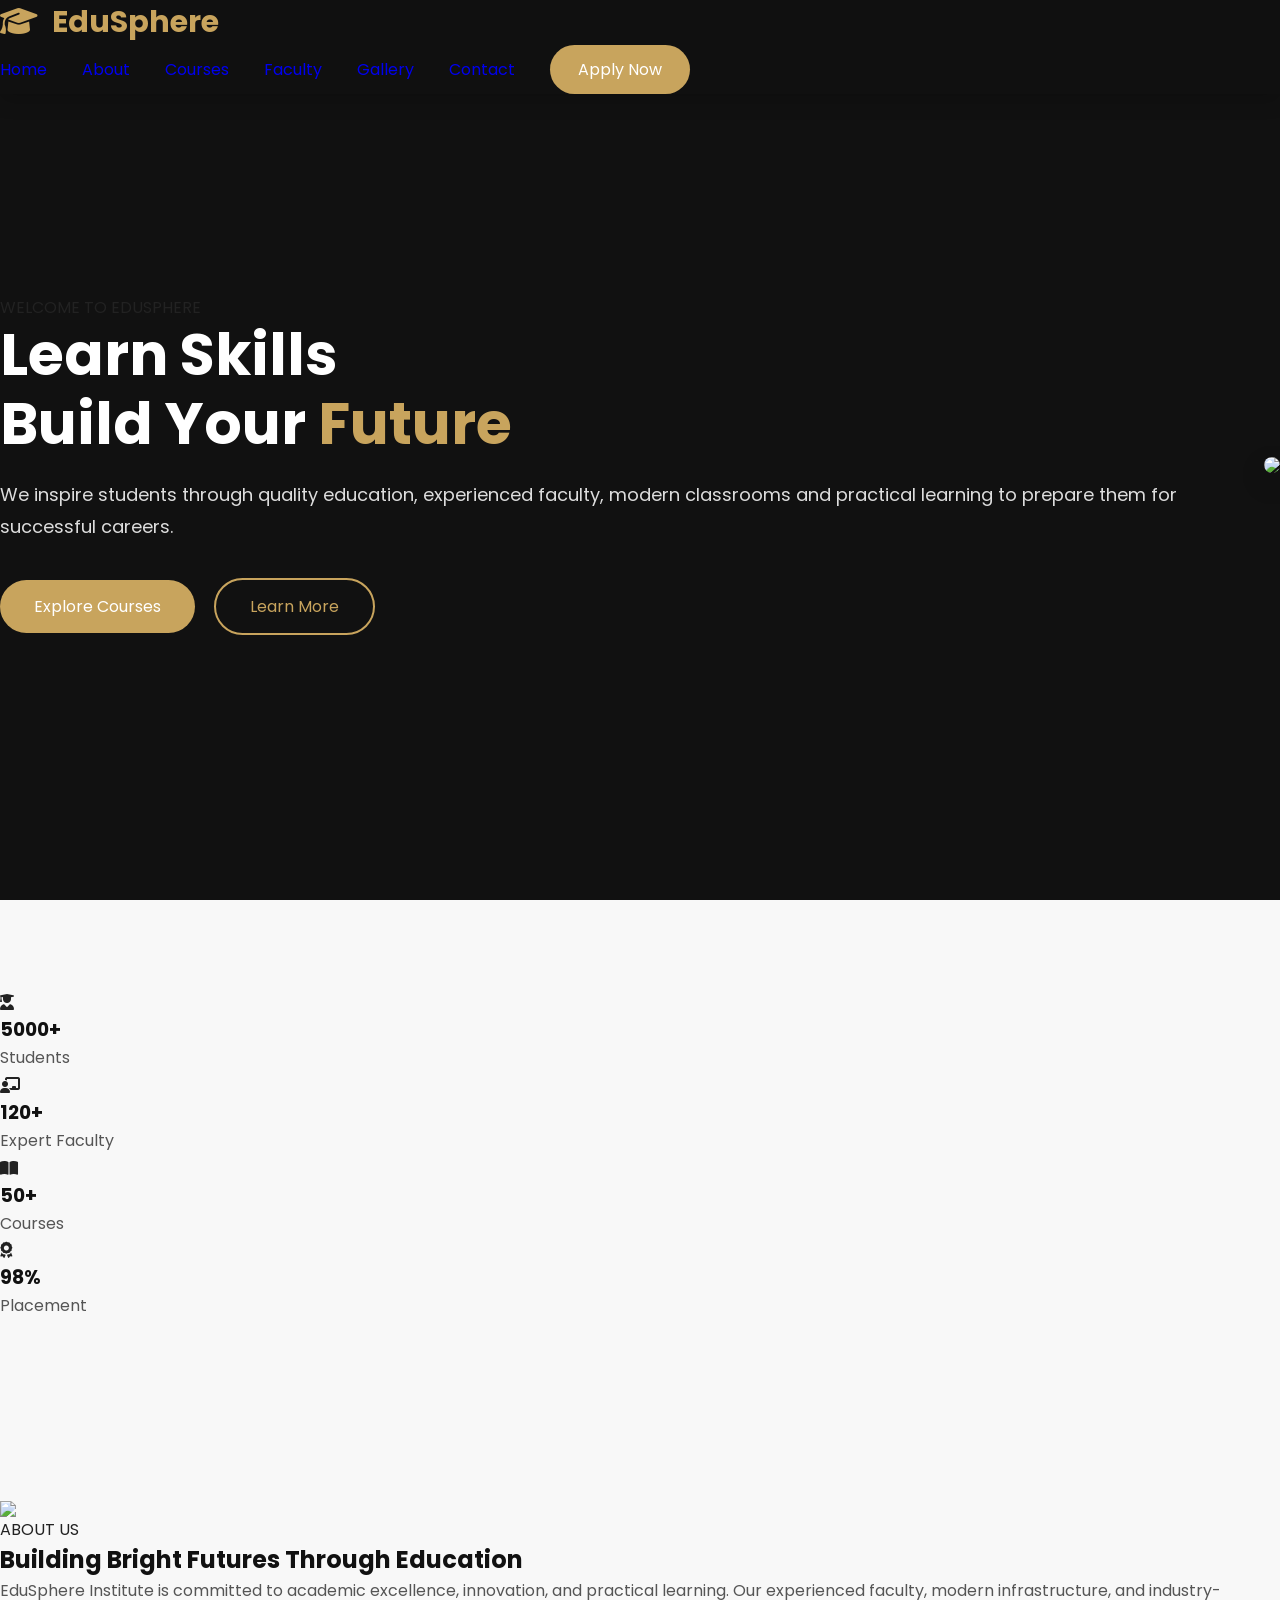
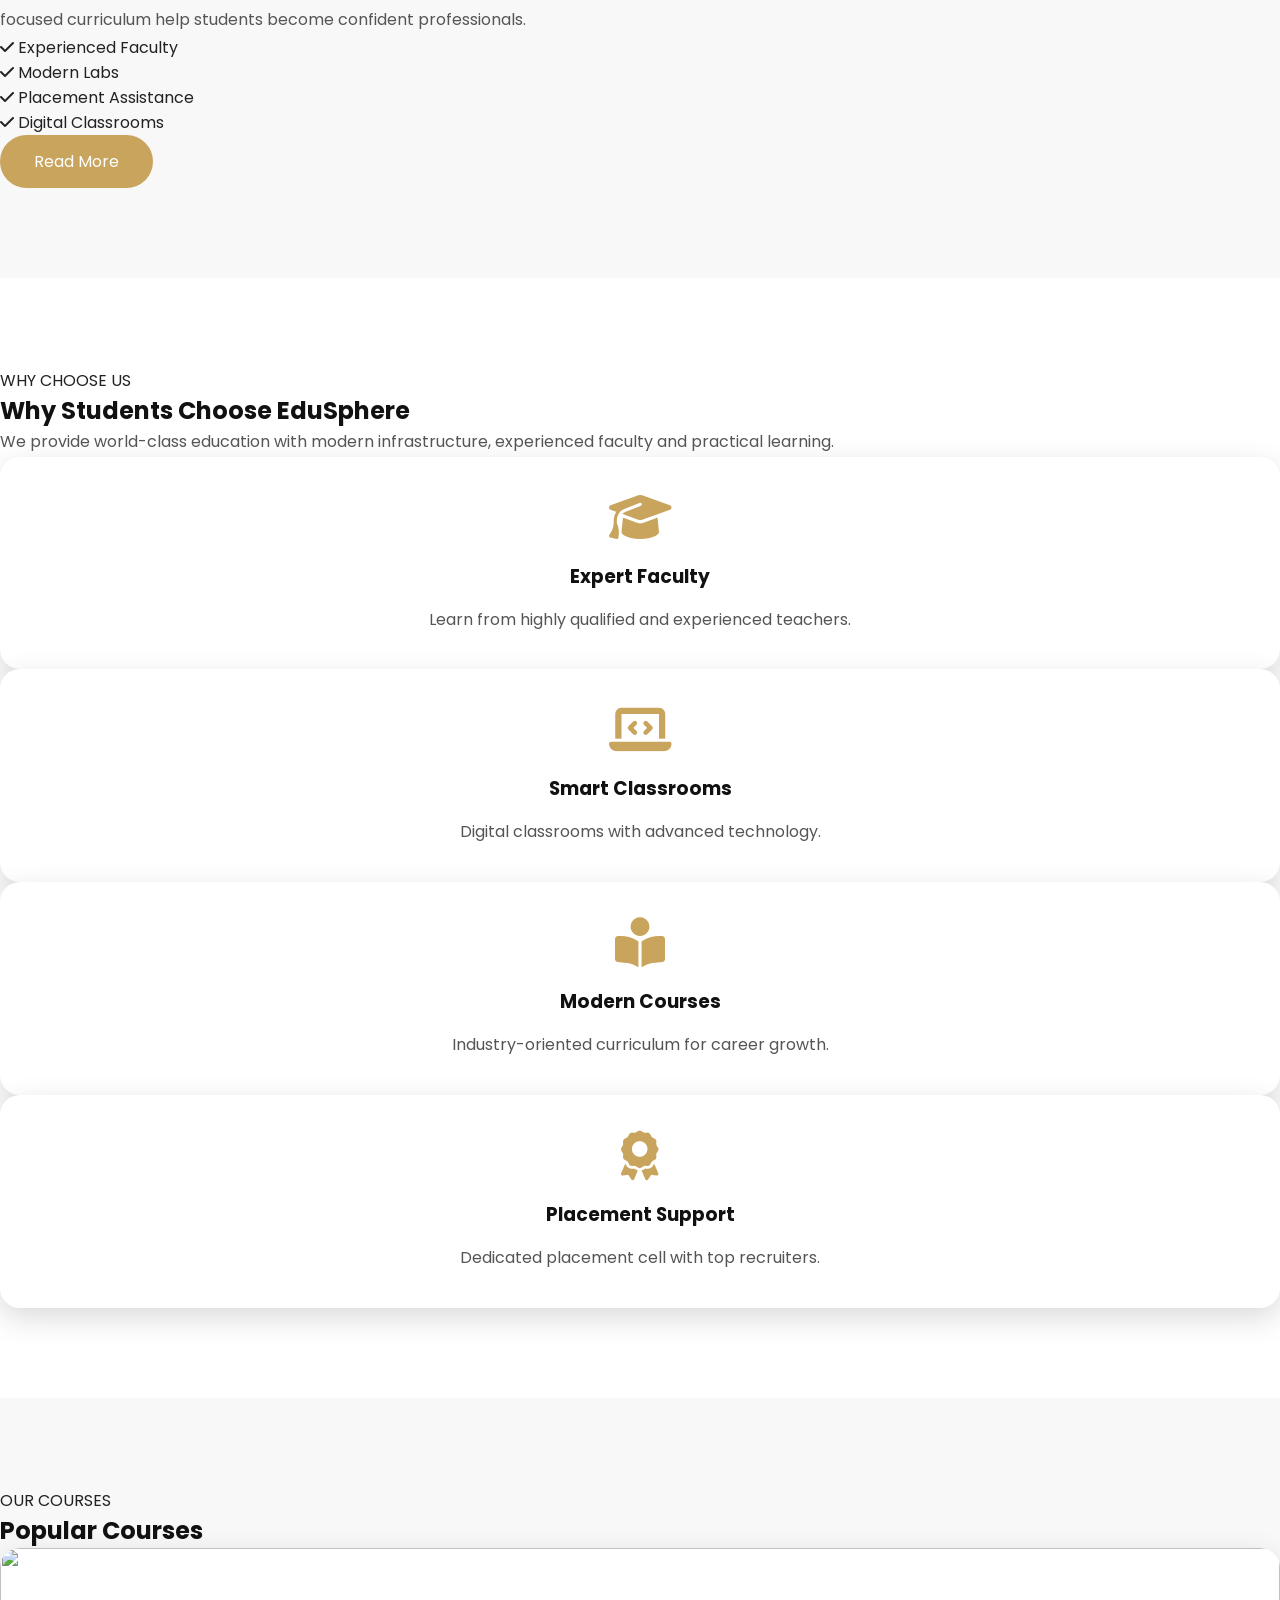
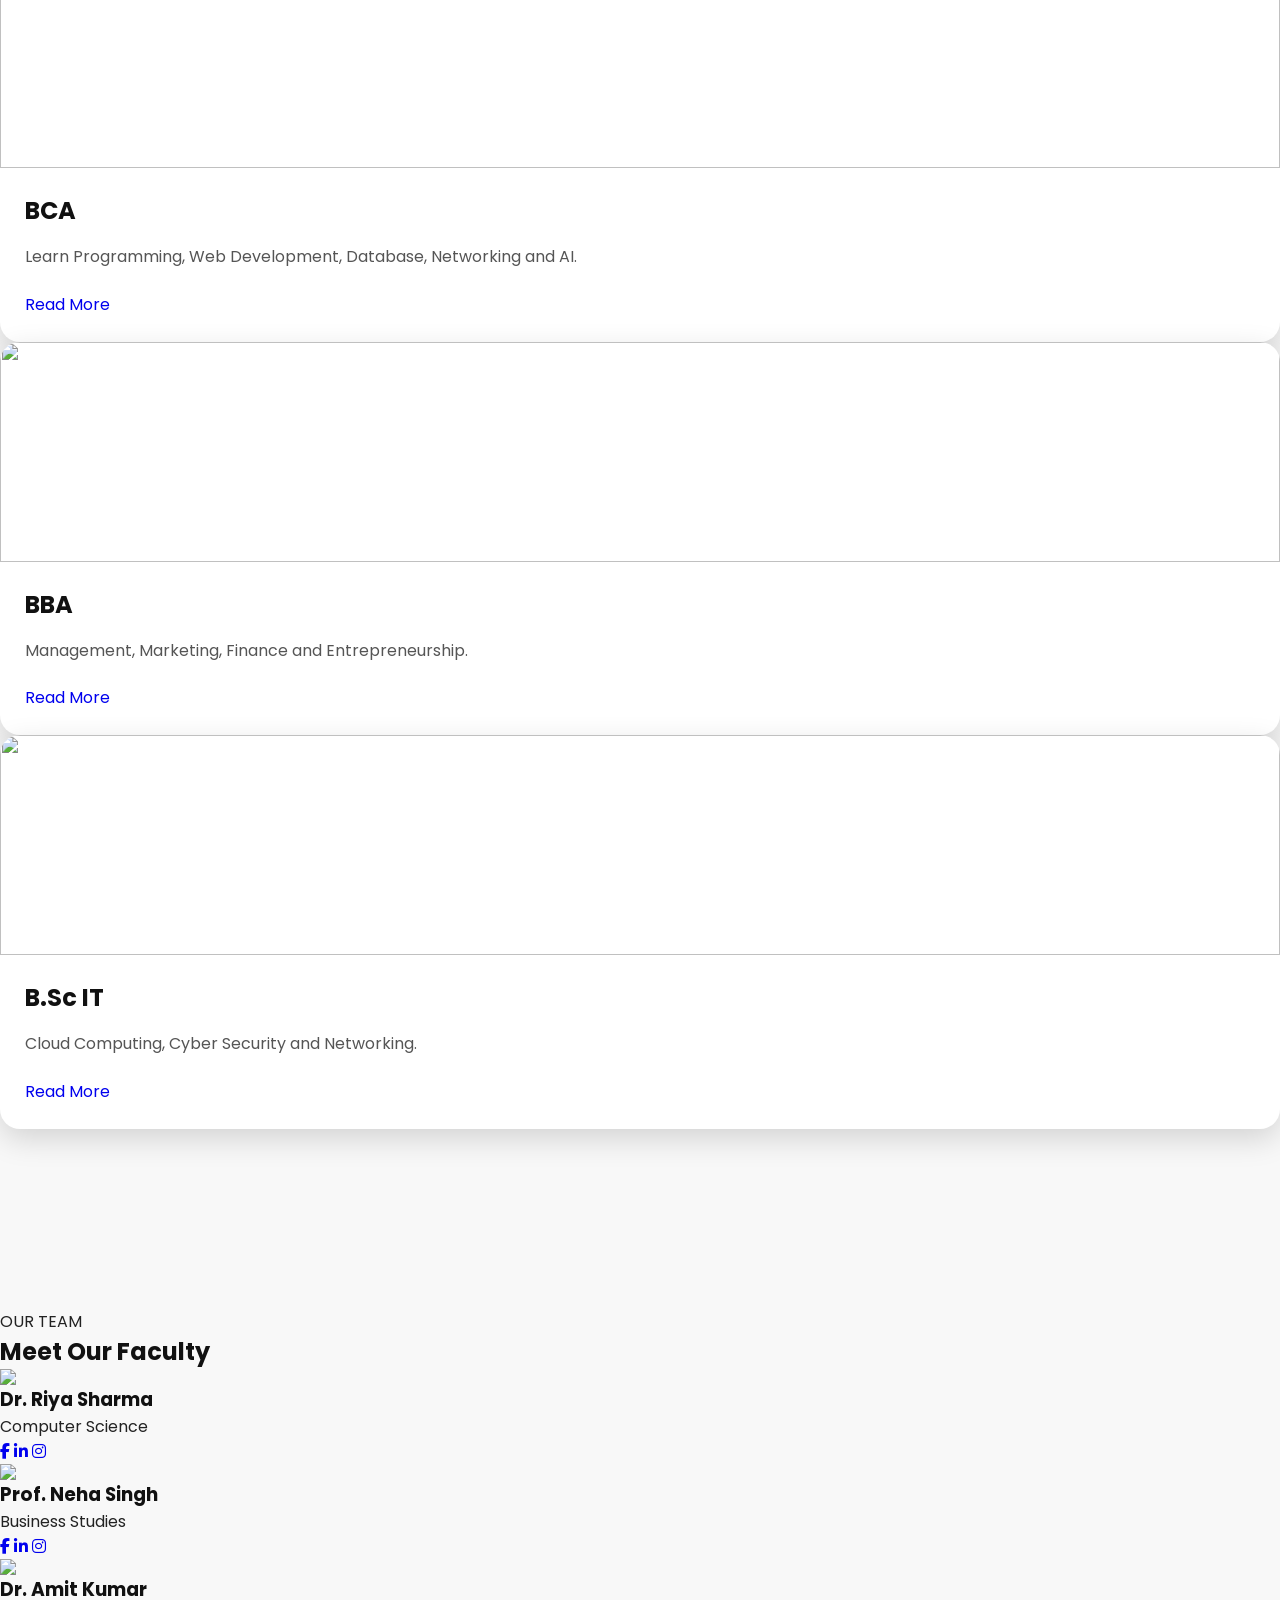
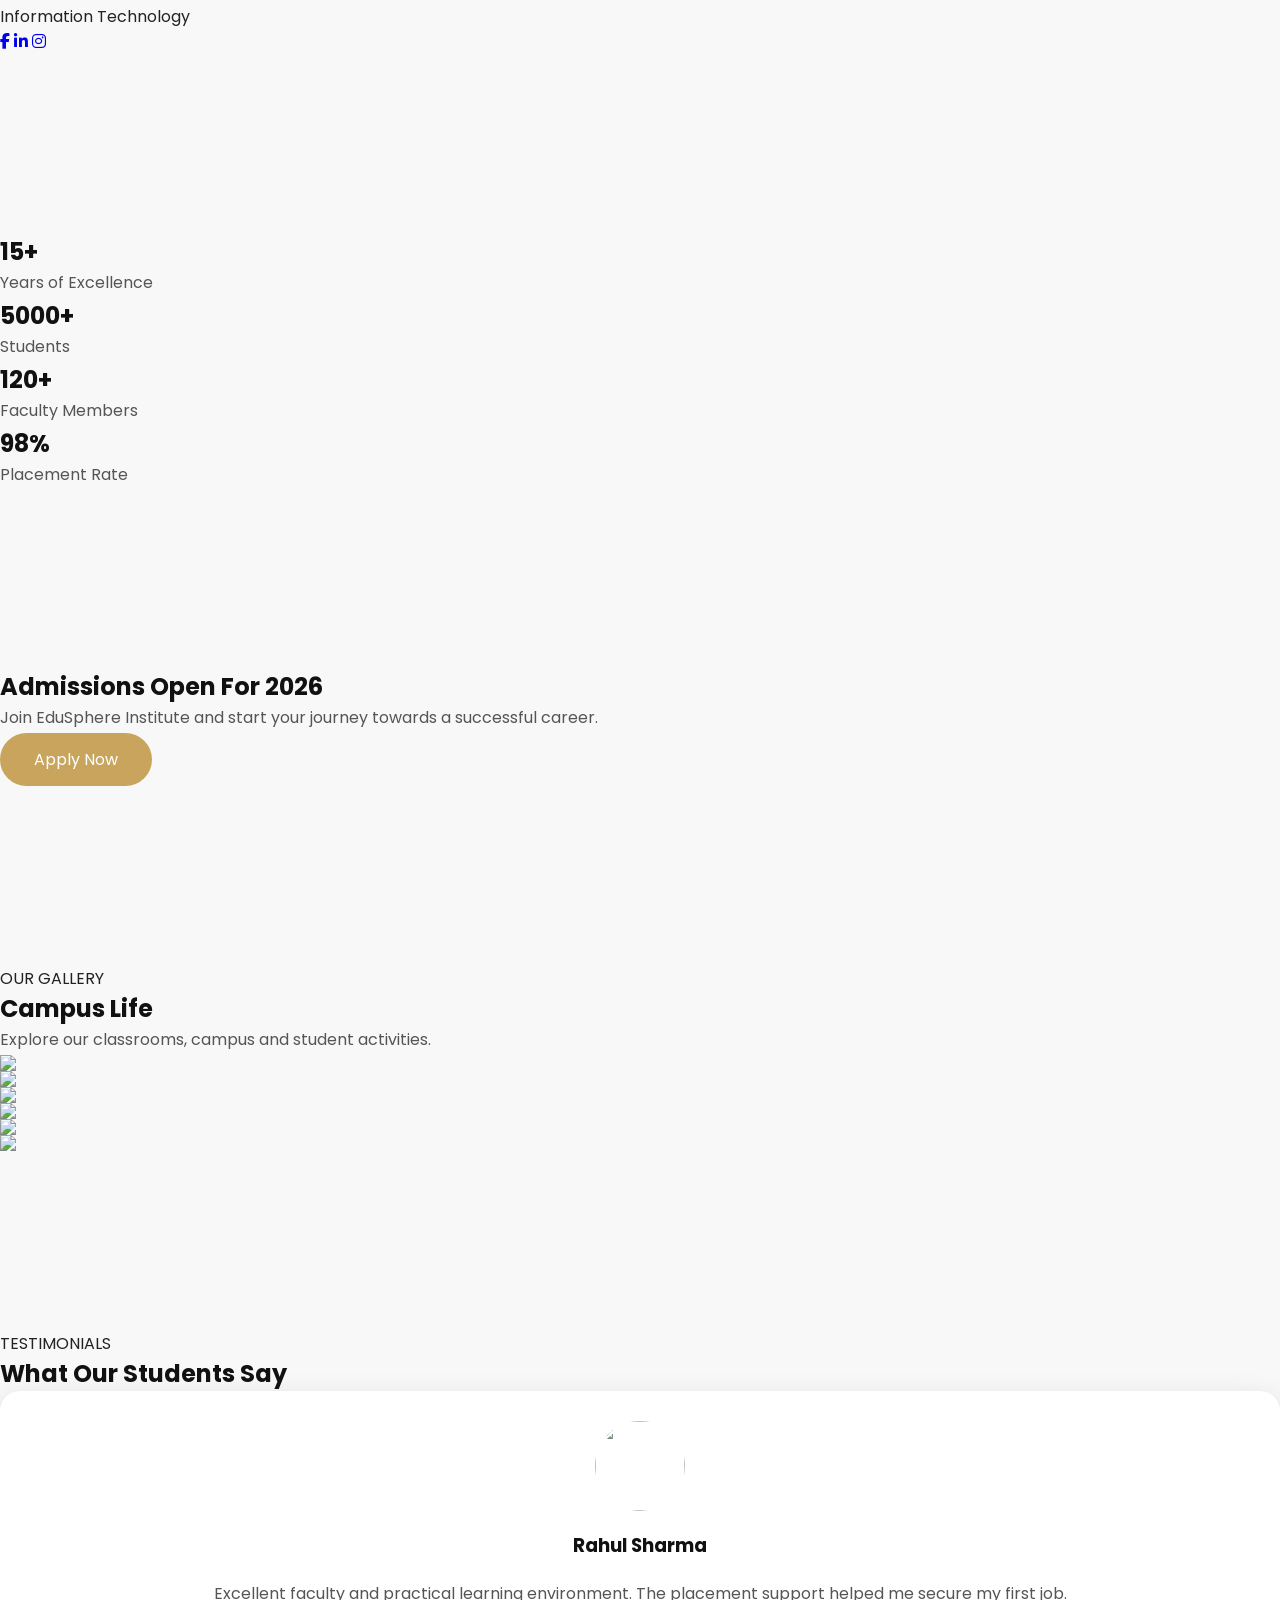
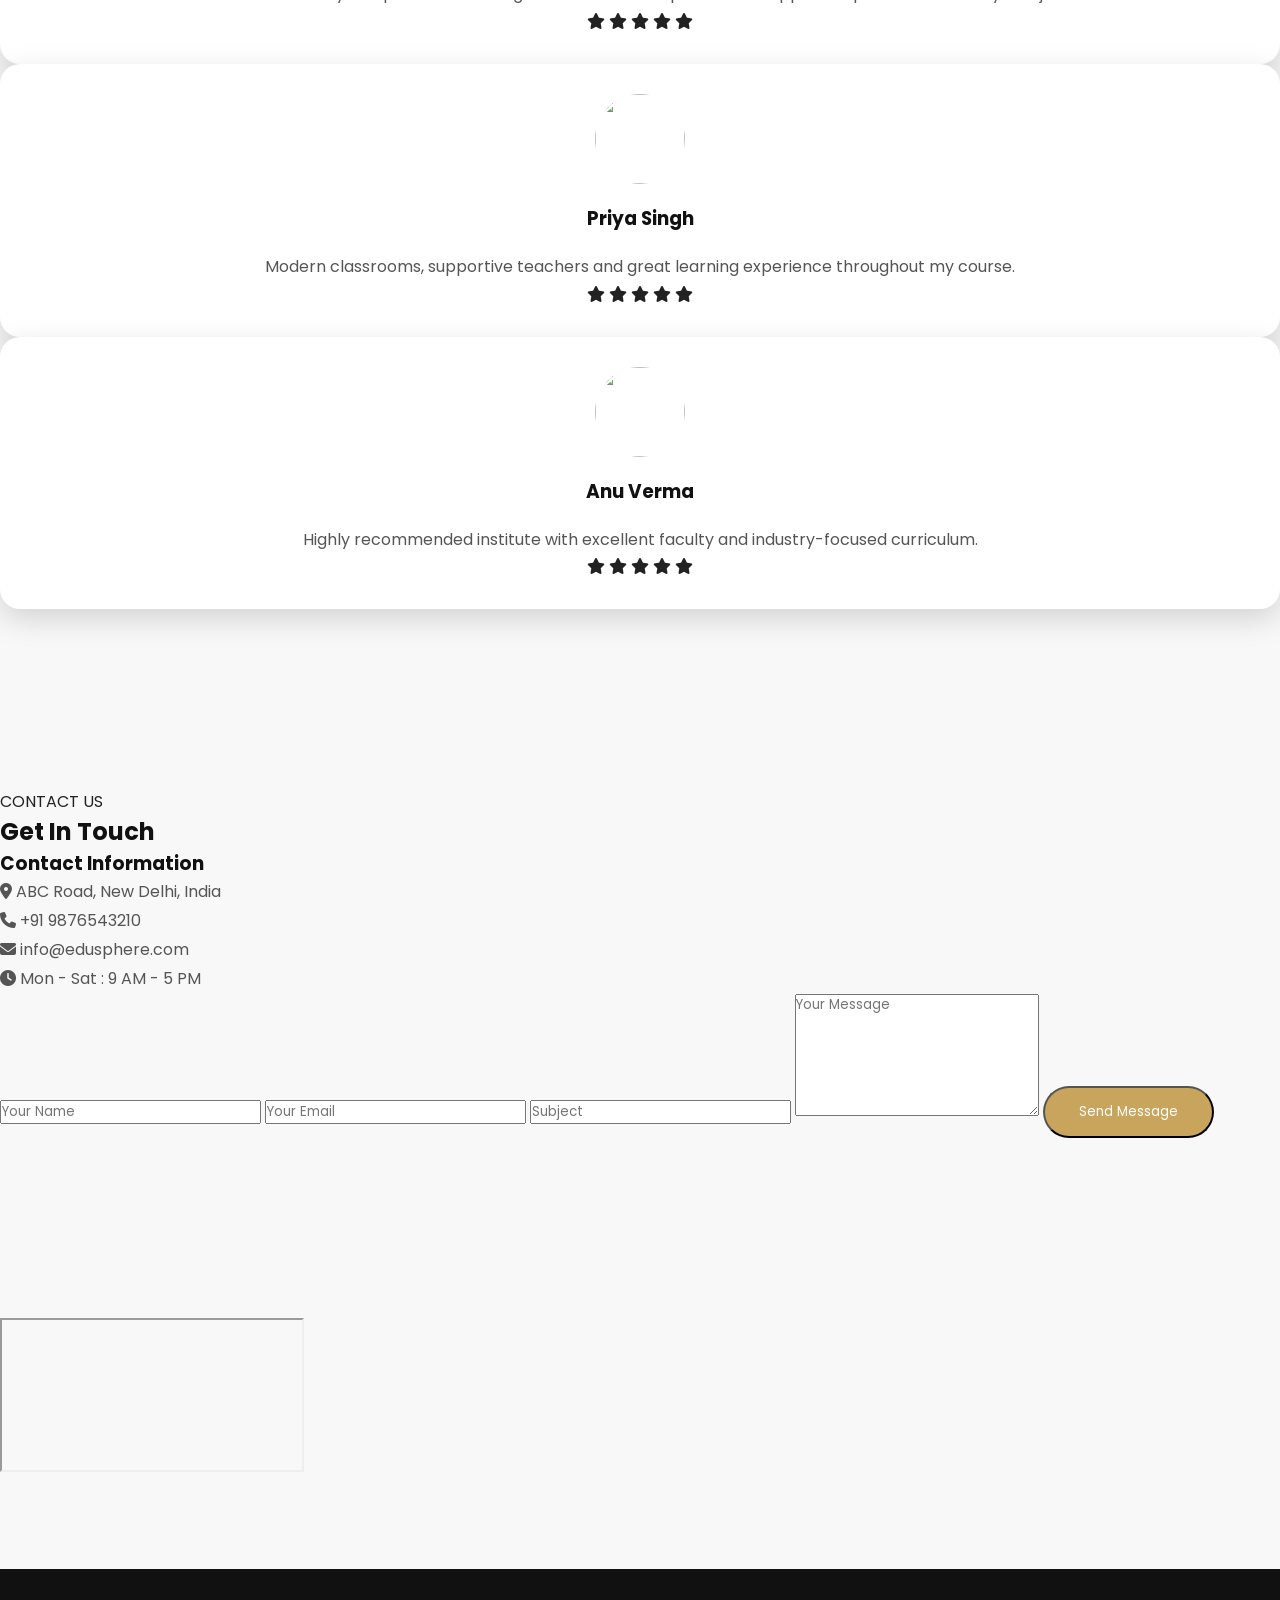
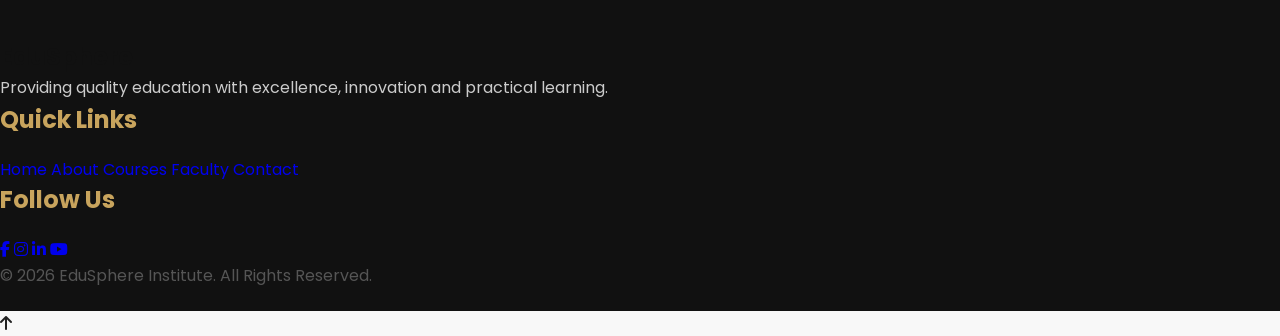
==== commit 58d19b92: "Update index.html" ====
--- a/index.html
+++ b/index.html
@@ -759,7 +759,7 @@
 
 <p>
 
-� 2026 EduSphere Institute. All Rights Reserved.
+© 2026 EduSphere Institute. All Rights Reserved.
 
 </p>
 
@@ -775,7 +775,6 @@
 
 </div>
 
-<script src="script.js"></script>
 
 </body>
-</html>+</html>
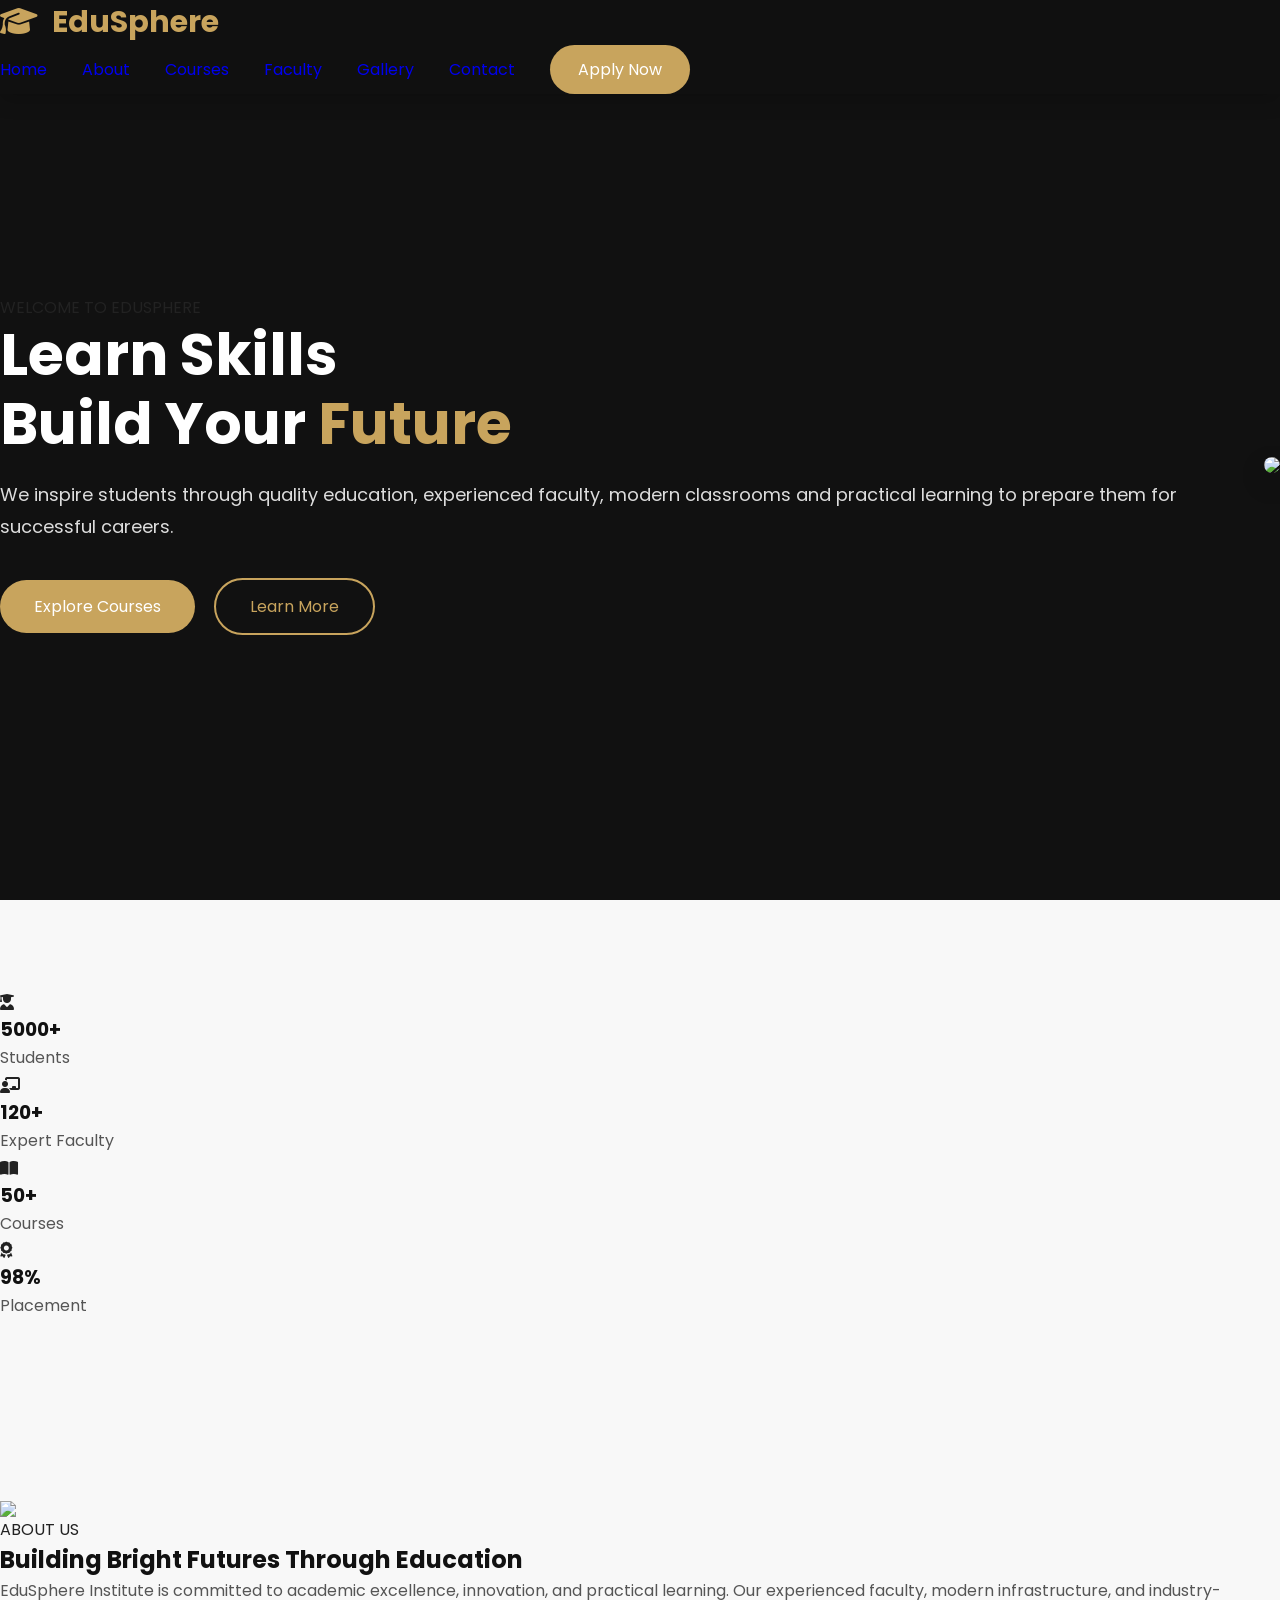
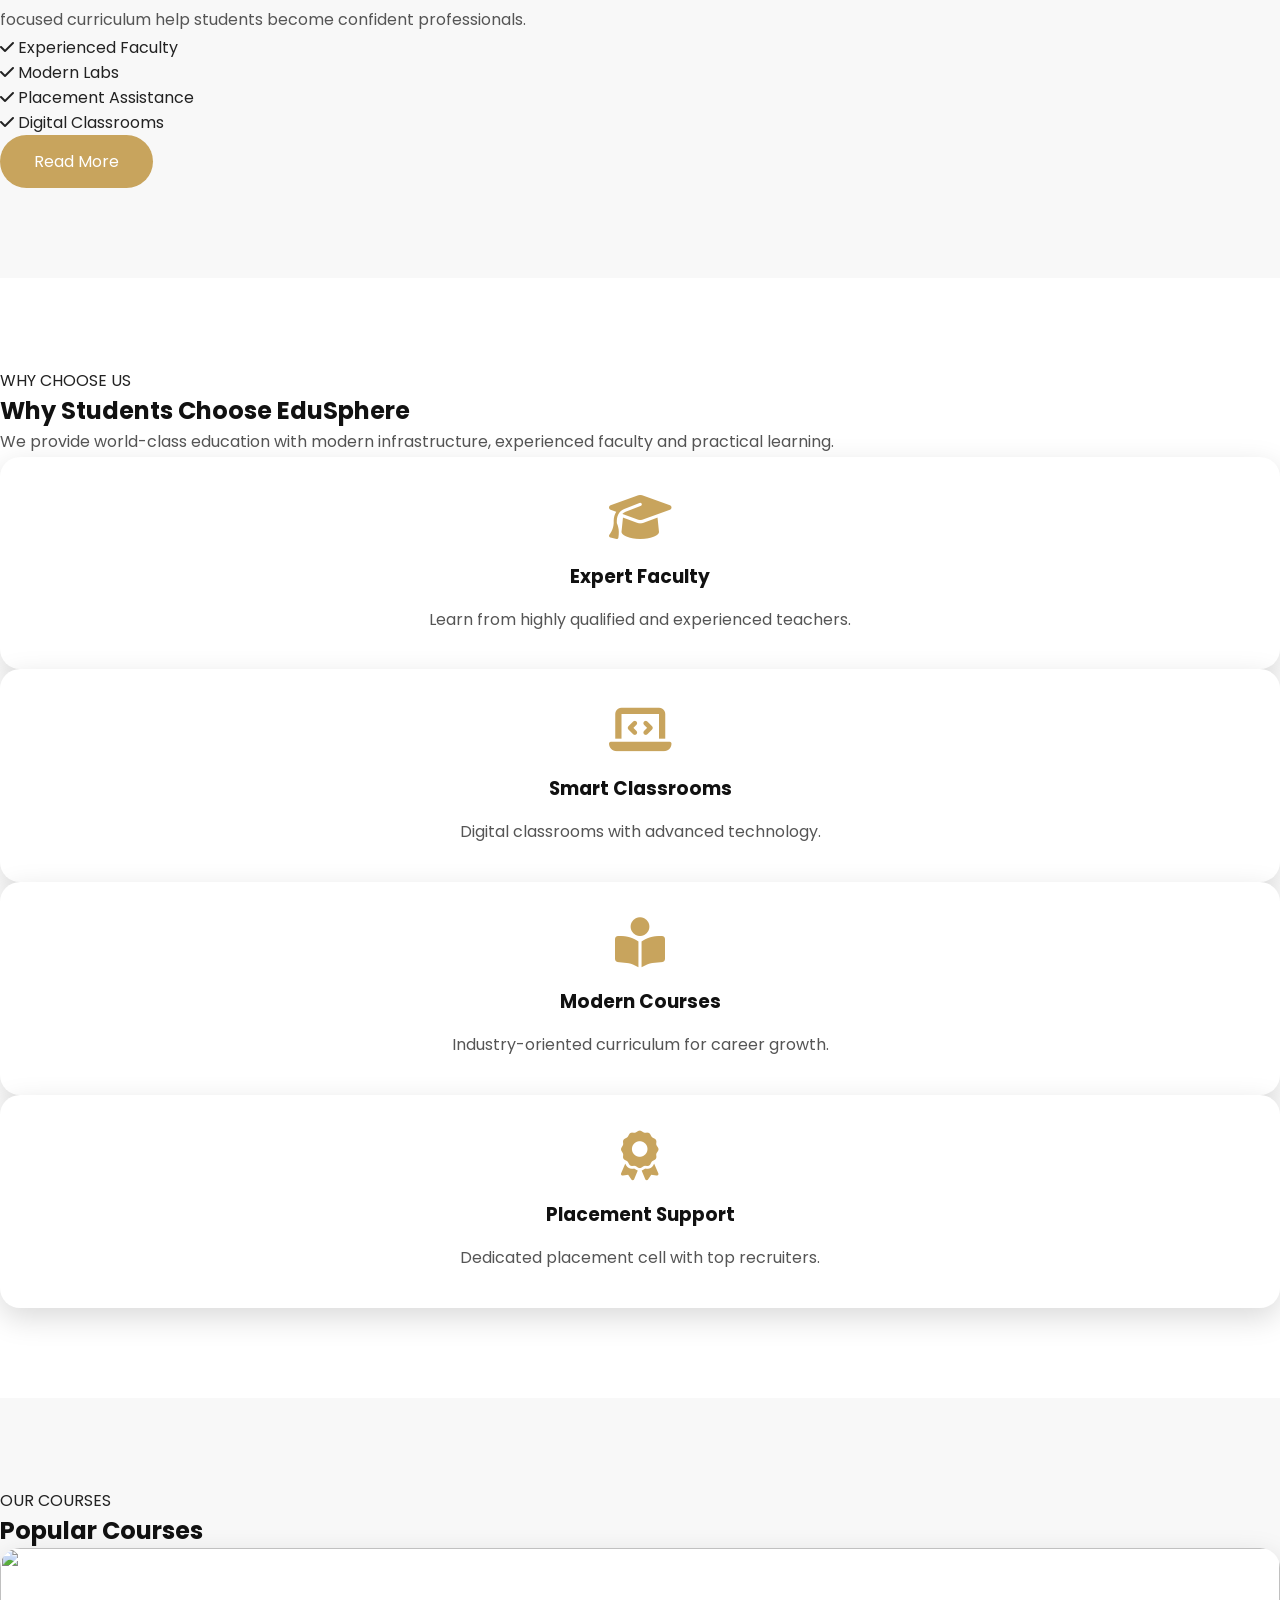
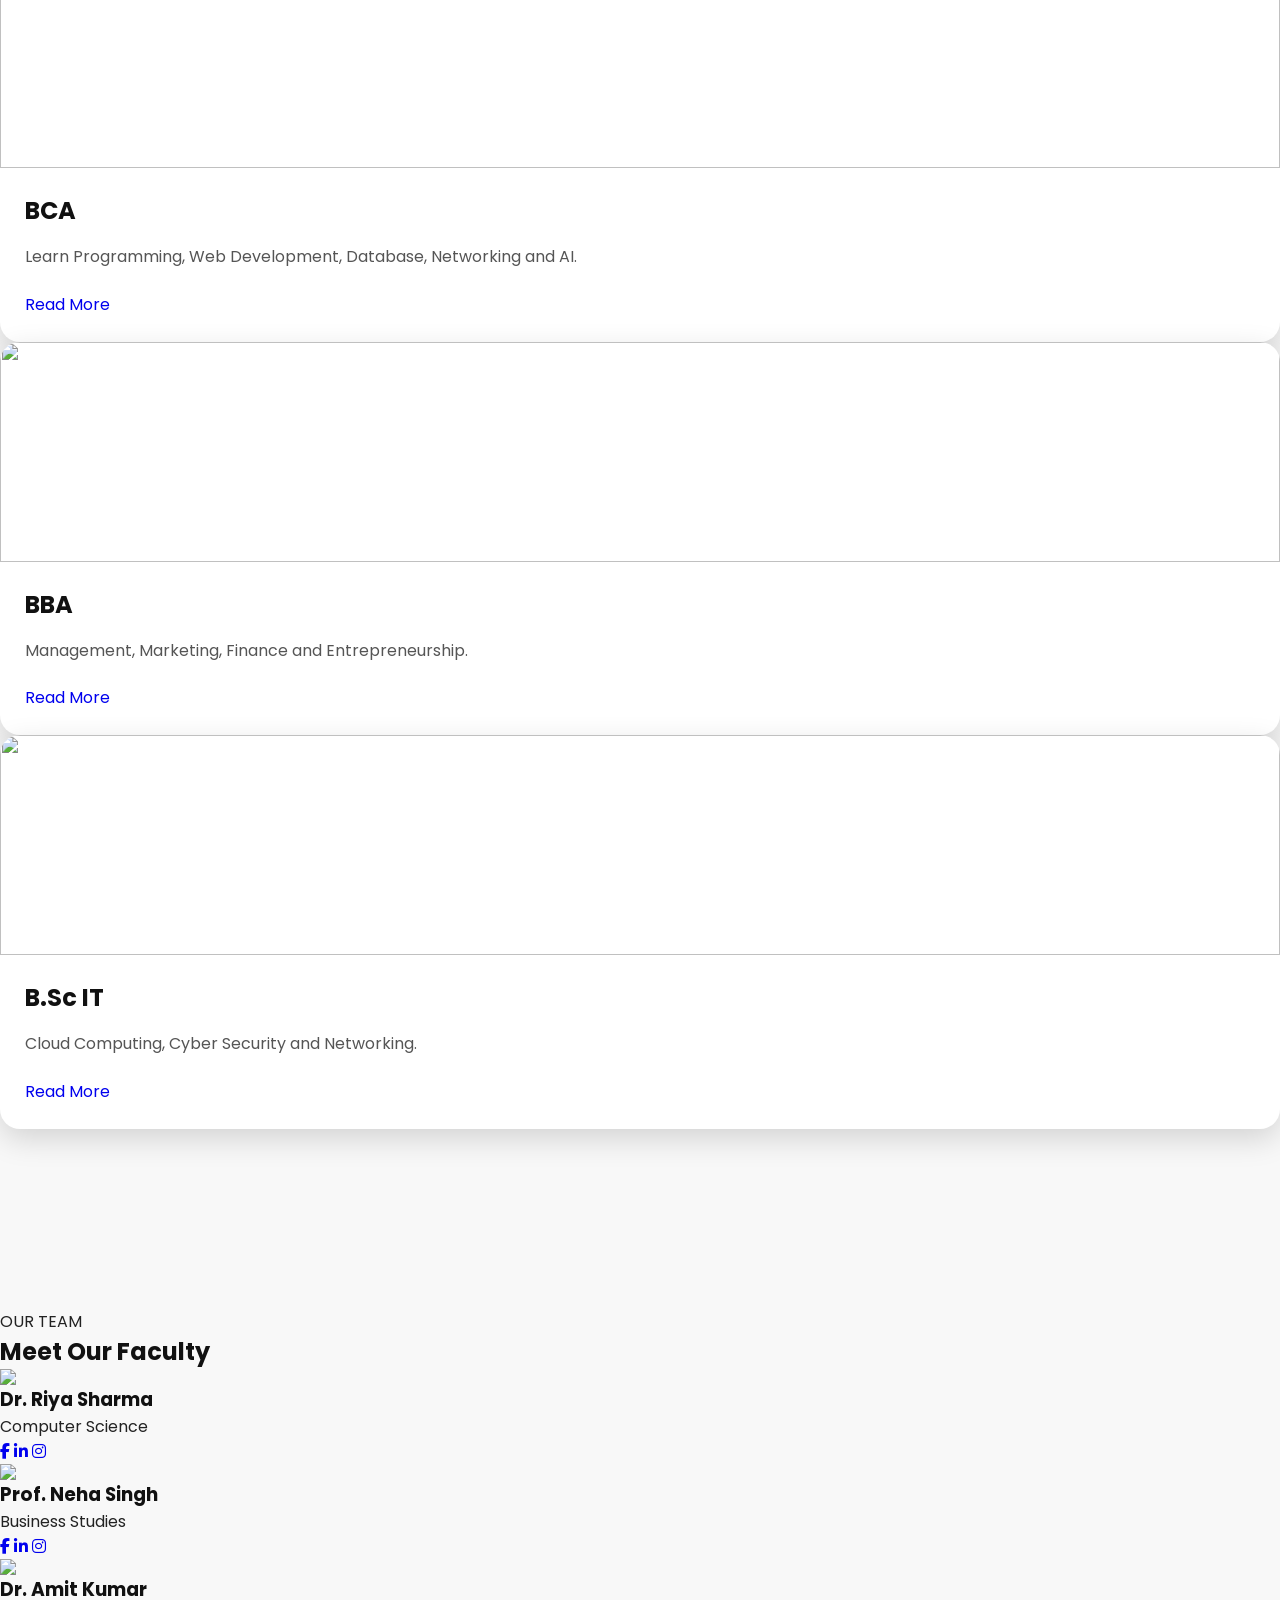
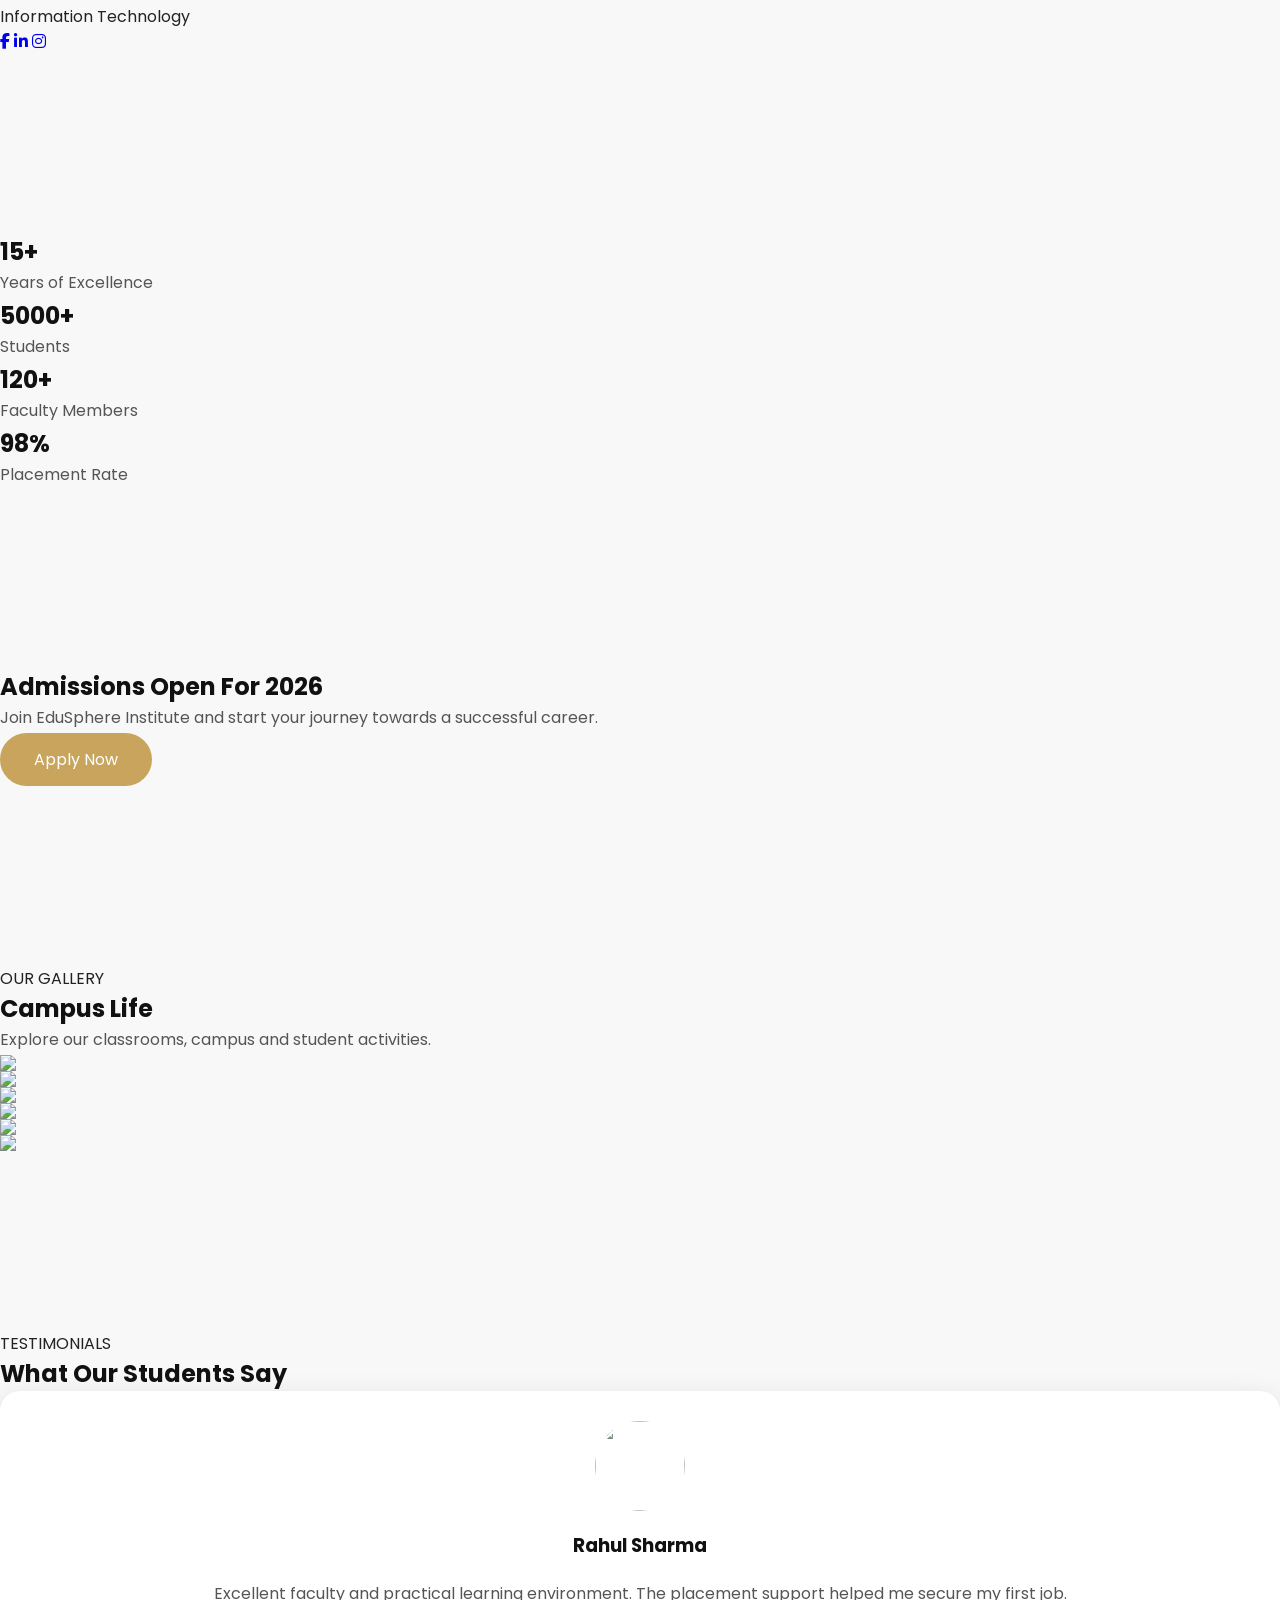
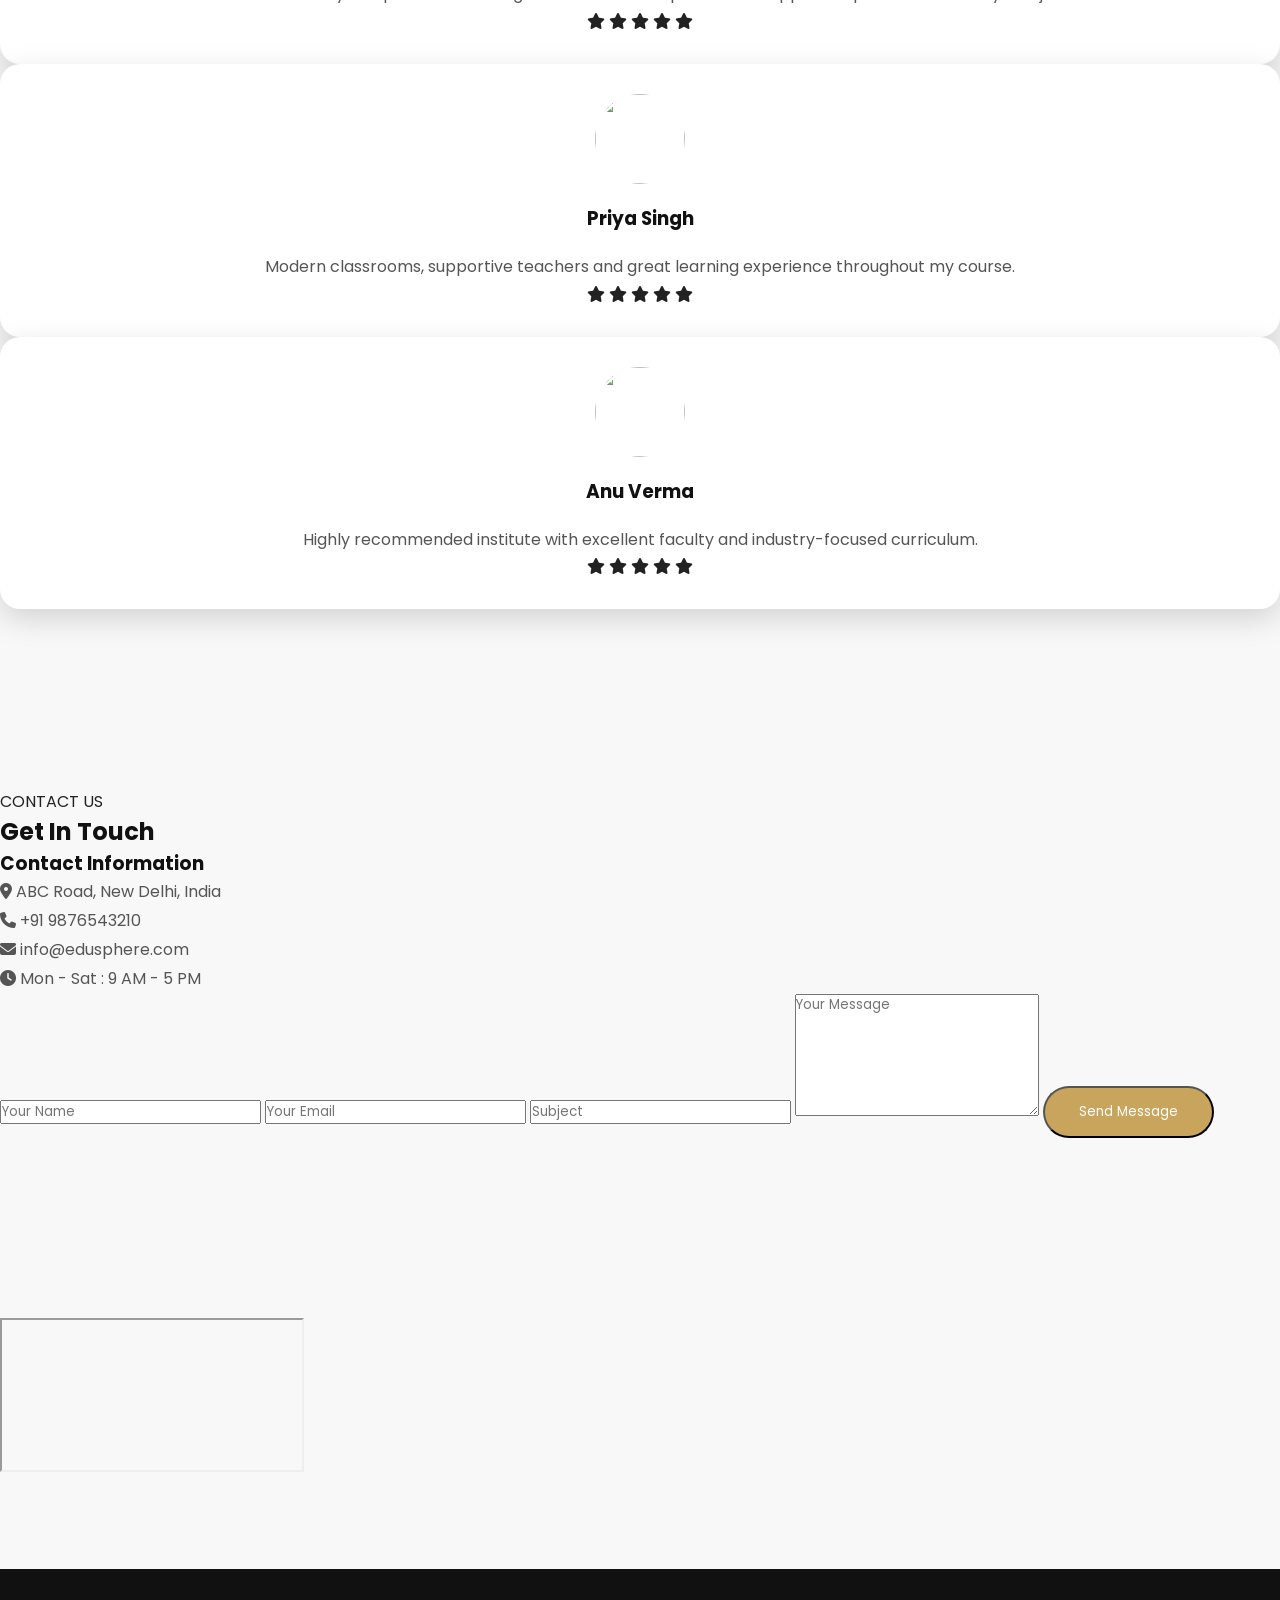
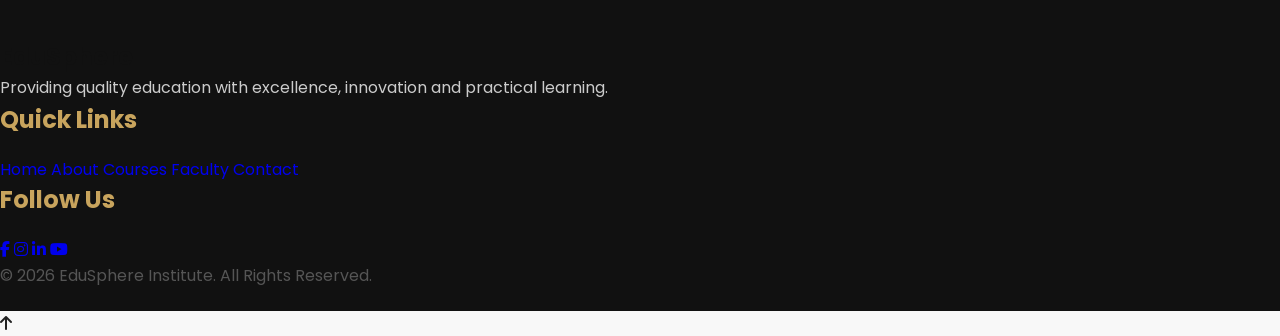
==== commit a62d06c6: "Update index.html" ====
--- a/index.html
+++ b/index.html
@@ -775,6 +775,6 @@
 
 </div>
 
-
+<script src="script.js"></script>
 </body>
 </html>
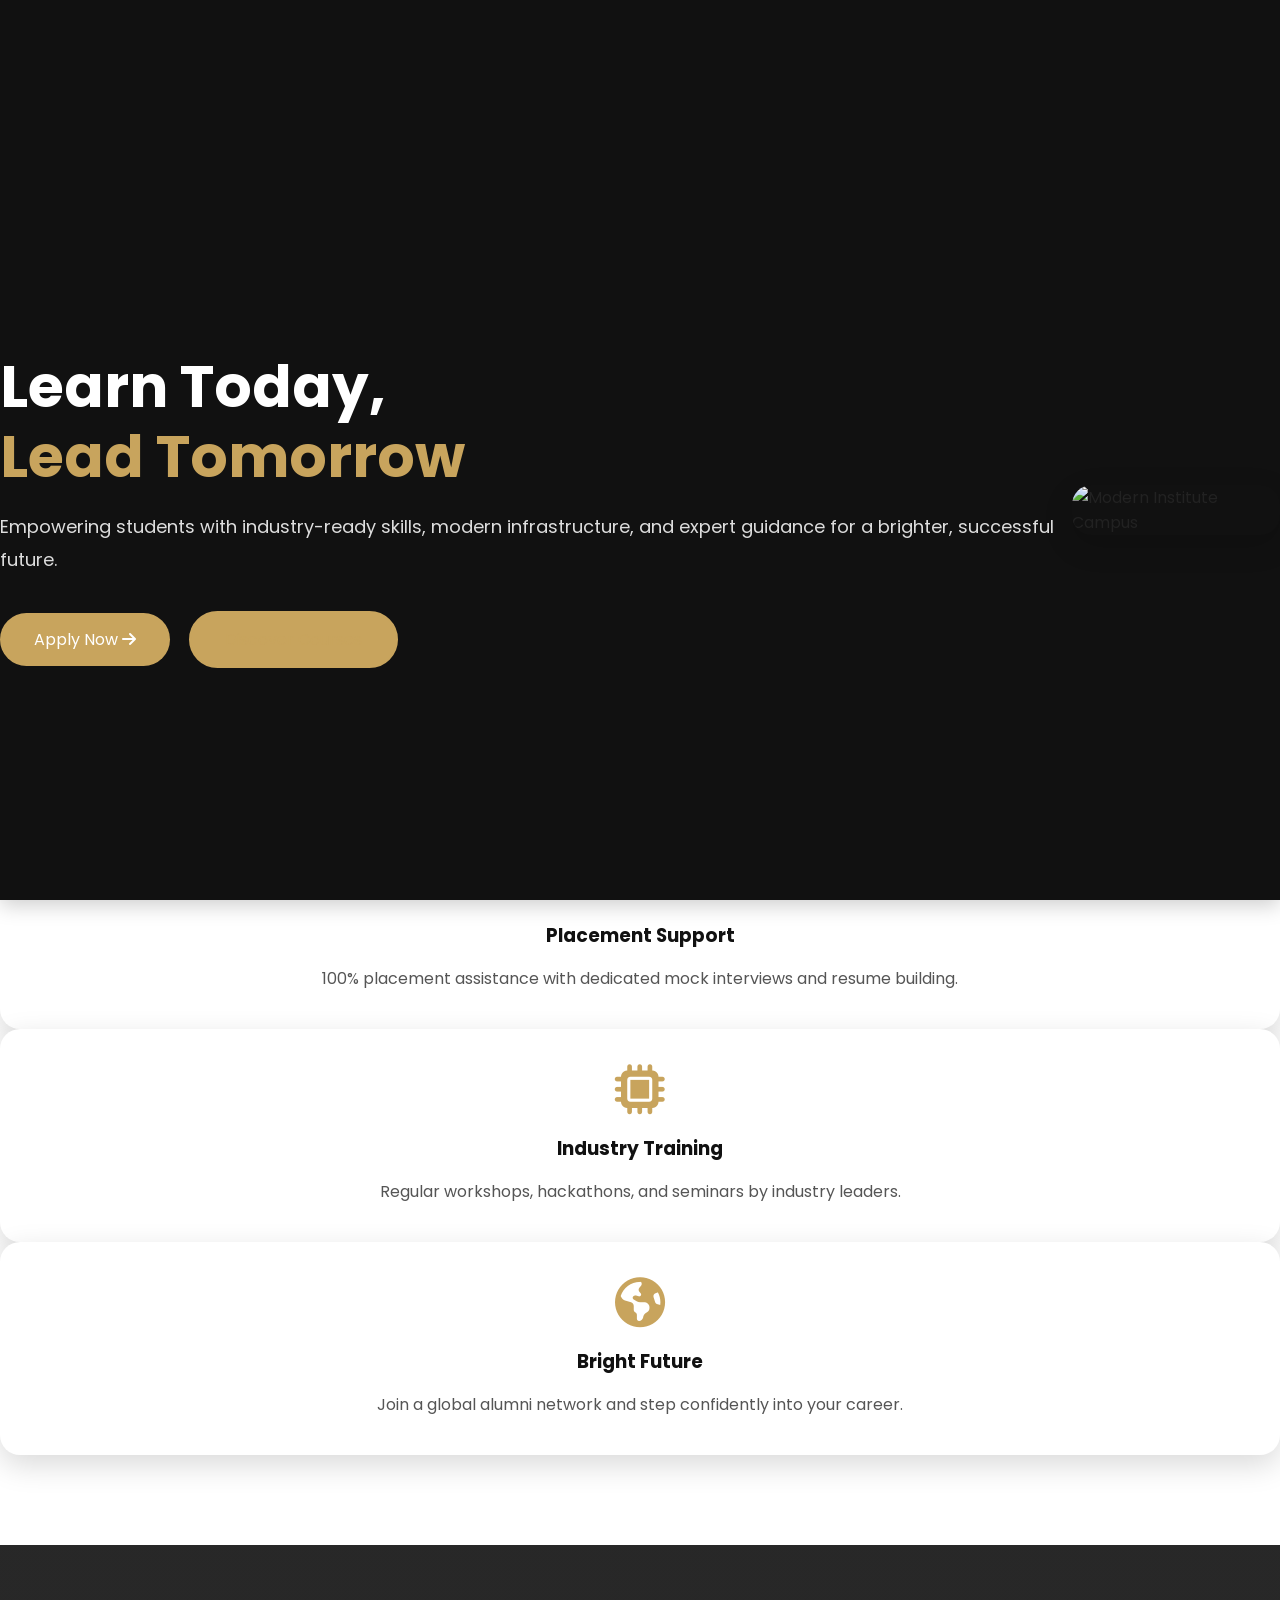
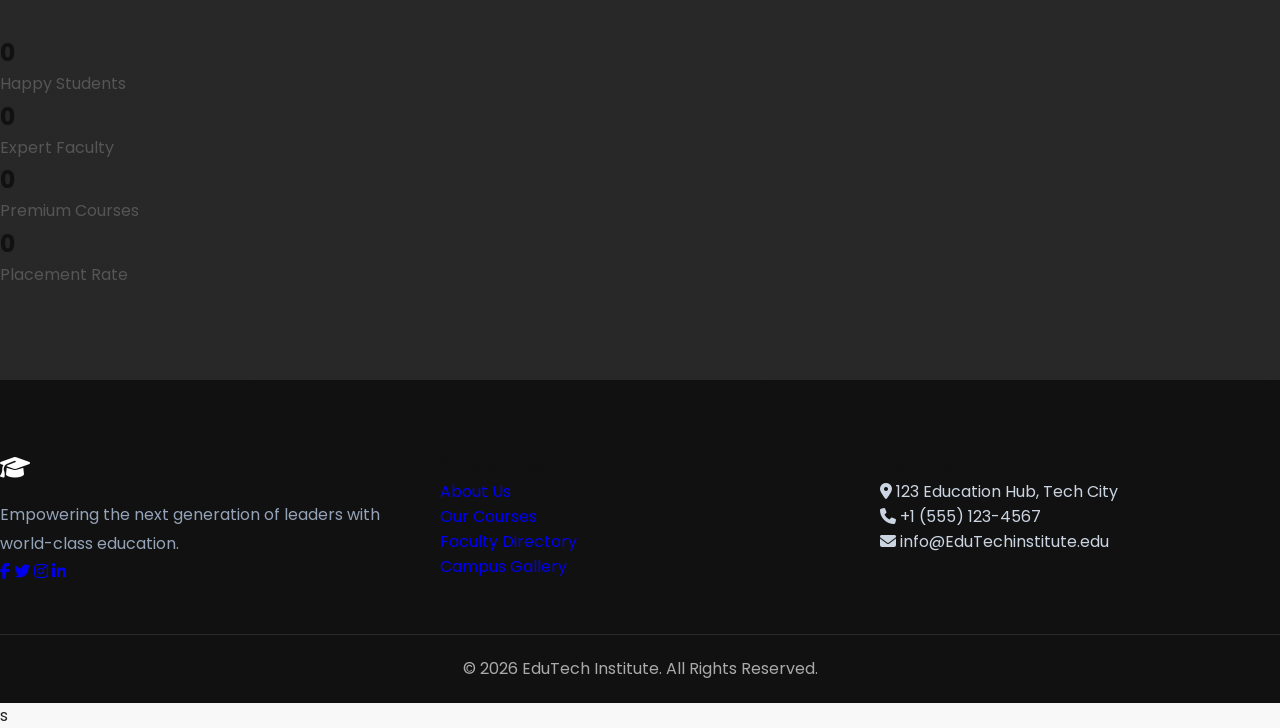
==== commit af2cf9bf: "Revamp index.html for EduTech Institute Updated the HTML structure and content for EduTech Institute" ====
--- a/index.html
+++ b/index.html
@@ -1,780 +1,157 @@
 <!DOCTYPE html>
-<html lang="en">
+<html lang="en" data-theme="light">
 <head>
     <meta charset="UTF-8">
     <meta name="viewport" content="width=device-width, initial-scale=1.0">
-    <title>EduSphere Institute</title>
+    <title>EduTech Institute | Learn Today, Lead Tomorrow</title>
+    
+    <!-- Google Fonts -->
+    <link href="https://fonts.googleapis.com/css2?family=Inter:wght@300;400;500;600;700&display=swap" rel="stylesheet">
+    <!-- FontAwesome Icons -->
+    <link rel="stylesheet" href="https://cdnjs.cloudflare.com/ajax/libs/font-awesome/6.4.0/css/all.min.css">
+    <!-- Custom CSS -->
+    <link rel="stylesheet" href="style.css">
+</head>
+<body>
+    <!-- Scroll Progress Bar -->
+    <div id="scroll-progress"></div>
 
-    <!-- CSS -->
-    <link rel="stylesheet" href="style.css">
-
-    <!-- Google Fonts -->
-    <link href="https://fonts.googleapis.com/css2?family=Poppins:wght@300;400;500;600;700;800&display=swap" rel="stylesheet">
-
-    <!-- Font Awesome -->
-    <link rel="stylesheet"
-    href="https://cdnjs.cloudflare.com/ajax/libs/font-awesome/6.7.2/css/all.min.css">
-</head>
-
-<body>
-
-<!--================ HEADER ================-->
-
-<header class="header">
-
-    <a href="#" class="logo">
-        <i class="fa-solid fa-graduation-cap"></i>
-        EduSphere
-    </a>
-
-    <div class="menu-btn">
-        <i class="fa-solid fa-bars"></i>
-    </div>
-
+    <!-- Navbar -->
     <nav class="navbar">
-
-        <a href="#home">Home</a>
-
-        <a href="#about">About</a>
-
-        <a href="#courses">Courses</a>
-
-        <a href="#faculty">Faculty</a>
-
-        <a href="#gallery">Gallery</a>
-
-        <a href="#contact">Contact</a>
-
-        <a href="#" class="apply-btn">Apply Now</a>
-
+        <div class="nav-logo">
+            <a href="index.html">
+                <h2><i class="fa-solid fa-graduation-cap"></i> EduTech</h2>
+            </a>
+        </div>
+        <ul class="nav-links">
+            <li><a href="index.html">Home</a></li>
+            <li><a href="about.html">About</a></li>
+            <li><a href="courses.html">Courses</a></li>
+            <li><a href="faculty.html">Faculty</a></li>
+            <li><a href="contact.html">Contact</a></li>
+        </ul>
+        <div class="nav-actions">
+            <button id="theme-toggle" aria-label="Toggle Dark Mode">
+                <i class="fa-solid fa-moon"></i>
+            </button>
+            <a href="contact.html" class="btn btn-primary">Apply Now</a>
+            <button class="hamburger"><i class="fa-solid fa-bars"></i></button>
+        </div>
     </nav>
 
-</header>
+    <!-- Hero Section -->
+    <header class="hero">
+        <div class="hero-content fade-up">
+            <h1>Learn Today,<br><span>Lead Tomorrow</span></h1>
+            <p class="hero-subtitle">Empowering students with industry-ready skills, modern infrastructure, and expert guidance for a brighter, successful future.</p>
+            <div class="hero-buttons">
+                <a href="contact.html" class="btn btn-primary">Apply Now <i class="fa-solid fa-arrow-right"></i></a>
+                <a href="courses.html" class="btn btn-outline">Discover Courses</a>
+            </div>
+        </div>
+        <div class="hero-image">
+    <img src="institute.png" alt=" Modern Institute Campus">
+</div>
+    </header>
 
-<!--================ HERO ================-->
+    <!-- Feature Cards Section -->
+    <section class="features">
+        <h2 class="section-title fade-up">Why Choose EduTech?</h2>
+        <div class="grid-6 fade-up">
+            <div class="feature-card">
+                <div class="feature-icon"><i class="fa-solid fa-chalkboard-user"></i></div>
+                <h3>Expert Faculty</h3>
+                <p>Learn from industry veterans and PhD scholars dedicated to your academic growth.</p>
+            </div>
+            <div class="feature-card">
+                <div class="feature-icon"><i class="fa-solid fa-book-open-reader"></i></div>
+                <h3>Quality Education</h3>
+                <p>Updated curriculum designed in collaboration with top tech companies.</p>
+            </div>
+            <div class="feature-card">
+                <div class="feature-icon"><i class="fa-solid fa-laptop-code"></i></div>
+                <h3>Smart Classrooms</h3>
+                <p>Fully equipped digital classrooms and modern labs for practical learning.</p>
+            </div>
+            <div class="feature-card">
+                <div class="feature-icon"><i class="fa-solid fa-briefcase"></i></div>
+                <h3>Placement Support</h3>
+                <p>100% placement assistance with dedicated mock interviews and resume building.</p>
+            </div>
+            <div class="feature-card">
+                <div class="feature-icon"><i class="fa-solid fa-microchip"></i></div>
+                <h3>Industry Training</h3>
+                <p>Regular workshops, hackathons, and seminars by industry leaders.</p>
+            </div>
+            <div class="feature-card">
+                <div class="feature-icon"><i class="fa-solid fa-earth-americas"></i></div>
+                <h3>Bright Future</h3>
+                <p>Join a global alumni network and step confidently into your career.</p>
+            </div>
+        </div>
+    </section>
 
-<section class="hero" id="home">
+    <!-- Statistics Section -->
+    <section class="stats fade-up">
+        <div class="stat-item">
+            <h2 class="counter" data-target="5000" data-suffix="+">0</h2>
+            <p>Happy Students</p>
+        </div>
+        <div class="stat-item">
+            <h2 class="counter" data-target="120" data-suffix="+">0</h2>
+            <p>Expert Faculty</p>
+        </div>
+        <div class="stat-item">
+            <h2 class="counter" data-target="50" data-suffix="+">0</h2>
+            <p>Premium Courses</p>
+        </div>
+        <div class="stat-item">
+            <h2 class="counter" data-target="98" data-suffix="%">0</h2>
+            <p>Placement Rate</p>
+        </div>
+    </section>
 
-    <div class="hero-content">
+    <!-- Footer -->
+    <footer>
+        <div class="footer-grid">
+            <div class="footer-col">
+                <div class="nav-logo" style="margin-bottom: 1rem;">
+                    <a href="index.html">
+                        <h2><i class="fa-solid fa-graduation-cap" style="color: white;"></i> EduTech</h2>
+                    </a>
+                </div>
+                <p style="color: #94a3b8;">Empowering the next generation of leaders with world-class education.</p>
+                <div class="social-links">
+                    <a href="#"><i class="fa-brands fa-facebook-f"></i></a>
+                    <a href="#"><i class="fa-brands fa-twitter"></i></a>
+                    <a href="#"><i class="fa-brands fa-instagram"></i></a>
+                    <a href="#"><i class="fa-brands fa-linkedin-in"></i></a>
+                </div>
+            </div>
+            <div class="footer-col">
+                <h3>Quick Links</h3>
+                <ul>
+                    <li><a href="about.html">About Us</a></li>
+                    <li><a href="courses.html">Our Courses</a></li>
+                    <li><a href="faculty.html">Faculty Directory</a></li>
+                    <li><a href="gallery.html">Campus Gallery</a></li>
+                </ul>
+            </div>
+            <div class="footer-col">
+                <h3>Contact Info</h3>
+                <ul style="color: #cbd5e1;">
+                    <li><i class="fa-solid fa-location-dot"></i> 123 Education Hub, Tech City</li>
+                    <li><i class="fa-solid fa-phone"></i> +1 (555) 123-4567</li>
+                    <li><i class="fa-solid fa-envelope"></i> info@EduTechinstitute.edu</li>
+                </ul>
+            </div>
+        </div>
+        <div class="footer-bottom">
+            <p>&copy; 2026 EduTech Institute. All Rights Reserved.</p>
+        </div>
+    </footer>
 
-        <span>WELCOME TO EDUSPHERE</span>
-
-        <h1>
-            Learn Skills
-            <br>
-            Build Your
-            <span>Future</span>
-        </h1>
-
-        <p>
-
-            We inspire students through quality education,
-            experienced faculty, modern classrooms and
-            practical learning to prepare them for successful careers.
-
-        </p>
-
-        <div class="hero-buttons">
-
-            <a href="#courses" class="btn">
-                Explore Courses
-            </a>
-
-            <a href="#about" class="btn-outline">
-                Learn More
-            </a>
-
-        </div>
-
-    </div>
-
-    <div class="hero-image">
-
-        <img src="https://encrypted-tbn0.gstatic.com/images?q=tbn:ANd9GcSFdxlS7dVhoQ9nFVLu-xXc-Y2GE03apOkf6C7umtabsg&s=10">
-
-    </div>
-
-</section>
-
-<!--================ FLOATING CARDS ================-->
-
-<section class="highlights">
-
-    <div class="highlight-box">
-
-        <i class="fa-solid fa-user-graduate"></i>
-
-        <h3>5000+</h3>
-
-        <p>Students</p>
-
-    </div>
-
-    <div class="highlight-box">
-
-        <i class="fa-solid fa-chalkboard-user"></i>
-
-        <h3>120+</h3>
-
-        <p>Expert Faculty</p>
-
-    </div>
-
-    <div class="highlight-box">
-
-        <i class="fa-solid fa-book-open"></i>
-
-        <h3>50+</h3>
-
-        <p>Courses</p>
-
-    </div>
-
-    <div class="highlight-box">
-
-        <i class="fa-solid fa-award"></i>
-
-        <h3>98%</h3>
-
-        <p>Placement</p>
-
-    </div>
-
-</section>
-
-<!--================ ABOUT ================-->
-
-<section class="about" id="about">
-
-<div class="about-image">
-
-<img src="https://encrypted-tbn0.gstatic.com/images?q=tbn:ANd9GcRkqcoyYt-BFtJE_QLBf4a1OS_BFRsoRfQfsH3pGcD7Ng&s=10">
-
-</div>
-
-<div class="about-content">
-
-<span>ABOUT US</span>
-
-<h2>
-Building Bright Futures Through Education
-</h2>
-
-<p>
-
-EduSphere Institute is committed to academic excellence,
-innovation, and practical learning. Our experienced faculty,
-modern infrastructure, and industry-focused curriculum help
-students become confident professionals.
-
-</p>
-
-<ul>
-
-<li><i class="fa-solid fa-check"></i> Experienced Faculty</li>
-
-<li><i class="fa-solid fa-check"></i> Modern Labs</li>
-
-<li><i class="fa-solid fa-check"></i> Placement Assistance</li>
-
-<li><i class="fa-solid fa-check"></i> Digital Classrooms</li>
-
-</ul>
-
-<a href="#" class="btn">
-Read More
-</a>
-
-</div>
-
-</section>
-<!--================ WHY CHOOSE US ================-->
-
-<section class="features">
-
-<div class="section-title">
-
-<span>WHY CHOOSE US</span>
-
-<h2>Why Students Choose EduSphere</h2>
-
-<p>
-We provide world-class education with modern infrastructure,
-experienced faculty and practical learning.
-</p>
-
-</div>
-
-<div class="feature-container">
-
-<div class="feature-card">
-
-<i class="fa-solid fa-graduation-cap"></i>
-
-<h3>Expert Faculty</h3>
-
-<p>
-Learn from highly qualified and experienced teachers.
-</p>
-
-</div>
-
-<div class="feature-card">
-
-<i class="fa-solid fa-laptop-code"></i>
-
-<h3>Smart Classrooms</h3>
-
-<p>
-Digital classrooms with advanced technology.
-</p>
-
-</div>
-
-<div class="feature-card">
-
-<i class="fa-solid fa-book-open-reader"></i>
-
-<h3>Modern Courses</h3>
-
-<p>
-Industry-oriented curriculum for career growth.
-</p>
-
-</div>
-
-<div class="feature-card">
-
-<i class="fa-solid fa-award"></i>
-
-<h3>Placement Support</h3>
-
-<p>
-Dedicated placement cell with top recruiters.
-</p>
-
-</div>
-
-</div>
-
-</section>
-
-<!--================ COURSES ================-->
-
-<section class="courses" id="courses">
-
-<div class="section-title">
-
-<span>OUR COURSES</span>
-
-<h2>Popular Courses</h2>
-
-</div>
-
-<div class="course-container">
-
-<div class="course-card">
-
-<img src="https://encrypted-tbn0.gstatic.com/images?q=tbn:ANd9GcR9sBui3_UfqNElCOjT-I5uWsHINp2o-qo_-bx8S4XZ9g&s=10">
-
-<div class="course-content">
-
-<h3>BCA</h3>
-
-<p>
-Learn Programming, Web Development,
-Database, Networking and AI.
-</p>
-
-<a href="#" class="course-btn">
-Read More
-</a>
-
-</div>
-
-</div>
-
-<div class="course-card">
-
-<img src="https://encrypted-tbn0.gstatic.com/images?q=tbn:ANd9GcQ-7D1gud5BQVU_C94btkcFbkaFyJfSnUqGwCoY81WYQA&s=10">
-
-<div class="course-content">
-
-<h3>BBA</h3>
-
-<p>
-Management, Marketing,
-Finance and Entrepreneurship.
-</p>
-
-<a href="#" class="course-btn">
-Read More
-</a>
-
-</div>
-
-</div>
-
-<div class="course-card">
-
-<img src="https://encrypted-tbn0.gstatic.com/images?q=tbn:ANd9GcQC5QZaaxeLiEzueoNyXBVuHkPi51lf5osaPXguuQ5TbQ&s=10">
-
-<div class="course-content">
-
-<h3>B.Sc IT</h3>
-
-<p>
-Cloud Computing,
-Cyber Security and Networking.
-</p>
-
-<a href="#" class="course-btn">
-Read More
-</a>
-
-</div>
-
-</div>
-
-</div>
-
-</section>
-
-<!--================ FACULTY ================-->
-
-<section class="faculty" id="faculty">
-
-<div class="section-title">
-
-<span>OUR TEAM</span>
-
-<h2>Meet Our Faculty</h2>
-
-</div>
-
-<div class="faculty-container">
-
-<div class="faculty-card">
-
-<img src="https://encrypted-tbn0.gstatic.com/images?q=tbn:ANd9GcQHNdYcWh_DLKROK45Ftrcy7qvwFvx0FQTk-GXBJ8NG-g&s=10">
-
-<h3>Dr. Riya Sharma</h3>
-
-<span>Computer Science</span>
-
-<div class="faculty-social">
-
-<a href="#"><i class="fab fa-facebook-f"></i></a>
-
-<a href="#"><i class="fab fa-linkedin-in"></i></a>
-
-<a href="#"><i class="fab fa-instagram"></i></a>
-
-</div>
-
-</div>
-
-<div class="faculty-card">
-
-<img src="https://encrypted-tbn0.gstatic.com/images?q=tbn:ANd9GcQDcGRNtaBlbgFHL-bcu4YganYASvPHXpcRn9YGeV-sfA&s=10">
-
-<h3>Prof. Neha Singh</h3>
-
-<span>Business Studies</span>
-
-<div class="faculty-social">
-
-<a href="#"><i class="fab fa-facebook-f"></i></a>
-
-<a href="#"><i class="fab fa-linkedin-in"></i></a>
-
-<a href="#"><i class="fab fa-instagram"></i></a>
-
-</div>
-
-</div>
-
-<div class="faculty-card">
-
-<img src="https://encrypted-tbn0.gstatic.com/images?q=tbn:ANd9GcTbdcLYhe8peC5u7ghnDvl1NvP1jubAmCVdn0YdagYzDg&s=10">
-
-<h3>Dr. Amit Kumar</h3>
-
-<span>Information Technology</span>
-
-<div class="faculty-social">
-
-<a href="#"><i class="fab fa-facebook-f"></i></a>
-
-<a href="#"><i class="fab fa-linkedin-in"></i></a>
-
-<a href="#"><i class="fab fa-instagram"></i></a>
-
-</div>
-
-</div>
-
-</div>
-
-</section>
-
-<!--================ COUNTER ================-->
-
-<section class="counter">
-
-<div class="counter-box">
-
-<h2>15+</h2>
-
-<p>Years of Excellence</p>
-
-</div>
-
-<div class="counter-box">
-
-<h2>5000+</h2>
-
-<p>Students</p>
-
-</div>
-
-<div class="counter-box">
-
-<h2>120+</h2>
-
-<p>Faculty Members</p>
-
-</div>
-
-<div class="counter-box">
-
-<h2>98%</h2>
-
-<p>Placement Rate</p>
-
-</div>
-
-</section>
-
-<!--================ ADMISSION ================-->
-
-<section class="admission">
-
-<div class="admission-content">
-
-<h2>
-Admissions Open For 2026
-</h2>
-
-<p>
-
-Join EduSphere Institute and start your journey
-towards a successful career.
-
-</p>
-
-<a href="#contact" class="btn">
-
-Apply Now
-
-</a>
-
-</div>
-
-</section>
-<!--================ GALLERY ================-->
-
-<section class="gallery" id="gallery">
-
-<div class="section-title">
-<span>OUR GALLERY</span>
-<h2>Campus Life</h2>
-<p>Explore our classrooms, campus and student activities.</p>
-</div>
-
-<div class="gallery-container">
-
-<div class="gallery-item">
-<img src="https://encrypted-tbn0.gstatic.com/images?q=tbn:ANd9GcRlJhitML1Af8YFC6FrRNsgeCcFw8sei_Uzs_AB249cFw&s=10">
-</div>
-
-<div class="gallery-item">
-<img src="https://encrypted-tbn0.gstatic.com/images?q=tbn:ANd9GcTJp7wHiAPuuFDeWsuaKISXHgbNIxDJX7U4xdg6K0naVA&s=10">
-</div>
-
-<div class="gallery-item">
-<img src="https://encrypted-tbn0.gstatic.com/images?q=tbn:ANd9GcTT51Nwg4nQDnjy8nG7urxVSPVln_-18NuHW1SNOi1q2Q&s=10">
-</div>
-
-<div class="gallery-item">
-<img src="https://encrypted-tbn0.gstatic.com/images?q=tbn:ANd9GcTIouRfo2wXZIqY8HP2WP8ynG11383lHMfsuoEMiSQsLg&s=10">
-</div>
-
-<div class="gallery-item">
-<img src="https://encrypted-tbn0.gstatic.com/images?q=tbn:ANd9GcROX3tQ9Nx2Kyp53cMRIqvi_Sstt8zhazxhFvlTqMXi2w&s=10">
-</div>
-
-<div class="gallery-item">
-<img src="https://encrypted-tbn0.gstatic.com/images?q=tbn:ANd9GcSkXDmKUf1STo1bNeABD9PykAa40Bf6PsWxH38TbZuqjw&s=10">
-</div>
-
-</div>
-
-</section>
-
-<!--================ TESTIMONIALS ================-->
-
-<section class="testimonials">
-
-<div class="section-title">
-
-<span>TESTIMONIALS</span>
-
-<h2>What Our Students Say</h2>
-
-</div>
-
-<div class="testimonial-container">
-
-<div class="testimonial-card">
-
-<img src="https://encrypted-tbn0.gstatic.com/images?q=tbn:ANd9GcS1m5vwsldcfts0T41-js8uRacAjd73sGg-lxNmgqLiow&s=10">
-
-<h3>Rahul Sharma</h3>
-
-<p>
-
-Excellent faculty and practical learning environment.
-The placement support helped me secure my first job.
-
-</p>
-
-<div class="stars">
-
-<i class="fas fa-star"></i>
-<i class="fas fa-star"></i>
-<i class="fas fa-star"></i>
-<i class="fas fa-star"></i>
-<i class="fas fa-star"></i>
-
-</div>
-
-</div>
-
-<div class="testimonial-card">
-
-<img src="https://encrypted-tbn0.gstatic.com/images?q=tbn:ANd9GcSh-Mpxpf7IOHBbLyxC14lWR-fqMkw4-1WNsp909eeSUg&s=10">
-
-<h3>Priya Singh</h3>
-
-<p>
-
-Modern classrooms, supportive teachers and
-great learning experience throughout my course.
-
-</p>
-
-<div class="stars">
-
-<i class="fas fa-star"></i>
-<i class="fas fa-star"></i>
-<i class="fas fa-star"></i>
-<i class="fas fa-star"></i>
-<i class="fas fa-star"></i>
-
-</div>
-
-</div>
-
-<div class="testimonial-card">
-
-<img src="https://encrypted-tbn0.gstatic.com/images?q=tbn:ANd9GcTG69XDBPDDnLqVtyuiZzPcU9sqJdEBEl8-ouljjYlfbw&s=10">
-
-<h3>Anu Verma</h3>
-
-<p>
-
-Highly recommended institute with excellent
-faculty and industry-focused curriculum.
-
-</p>
-
-<div class="stars">
-
-<i class="fas fa-star"></i>
-<i class="fas fa-star"></i>
-<i class="fas fa-star"></i>
-<i class="fas fa-star"></i>
-<i class="fas fa-star"></i>
-
-</div>
-
-</div>
-
-</div>
-
-</section>
-
-<!--================ CONTACT ================-->
-
-<section class="contact" id="contact">
-
-<div class="section-title">
-
-<span>CONTACT US</span>
-
-<h2>Get In Touch</h2>
-
-</div>
-
-<div class="contact-container">
-
-<div class="contact-info">
-
-<h3>Contact Information</h3>
-
-<p>
-
-<i class="fas fa-location-dot"></i>
-
-ABC Road, New Delhi, India
-
-</p>
-
-<p>
-
-<i class="fas fa-phone"></i>
-
-+91 9876543210
-
-</p>
-
-<p>
-
-<i class="fas fa-envelope"></i>
-
-info@edusphere.com
-
-</p>
-
-<p>
-
-<i class="fas fa-clock"></i>
-
-Mon - Sat : 9 AM - 5 PM
-
-</p>
-
-</div>
-
-<div class="contact-form">
-
-<form>
-
-<input type="text" placeholder="Your Name">
-
-<input type="email" placeholder="Your Email">
-
-<input type="text" placeholder="Subject">
-
-<textarea rows="6" placeholder="Your Message"></textarea>
-
-<button class="btn">
-
-Send Message
-
-</button>
-
-</form>
-
-</div>
-
-</div>
-
-</section>
-
-<!--================ MAP ================-->
-
-<section class="map">
-
-<iframe
-src="https://www.google.com/maps?q=New%20Delhi&output=embed"
-loading="lazy">
-</iframe>
-
-</section>
-
-<!--================ FOOTER ================-->
-
-<footer>
-
-<div class="footer-container">
-
-<div class="footer-box">
-
-<h2>EduSphere</h2>
-
-<p>
-
-Providing quality education with excellence,
-innovation and practical learning.
-
-</p>
-
-</div>
-
-<div class="footer-box">
-
-<h3>Quick Links</h3>
-
-<a href="#home">Home</a>
-<a href="#about">About</a>
-<a href="#courses">Courses</a>
-<a href="#faculty">Faculty</a>
-<a href="#contact">Contact</a>
-
-</div>
-
-<div class="footer-box">
-
-<h3>Follow Us</h3>
-
-<div class="social-links">
-
-<a href="#"><i class="fab fa-facebook-f"></i></a>
-
-<a href="#"><i class="fab fa-instagram"></i></a>
-
-<a href="#"><i class="fab fa-linkedin-in"></i></a>
-
-<a href="#"><i class="fab fa-youtube"></i></a>
-
-</div>
-
-</div>
-
-</div>
-
-<div class="copyright">
-
-<p>
-
-© 2026 EduSphere Institute. All Rights Reserved.
-
-</p>
-
-</div>
-
-</footer>
-
-<!-- Scroll Button -->
-
-<div class="scroll-top">
-
-<i class="fas fa-arrow-up"></i>
-
-</div>
-
-<script src="script.js"></script>
+    <!-- Scripts -->
+    <script src="script.js"></script>
 </body>
-</html>
+</html>s
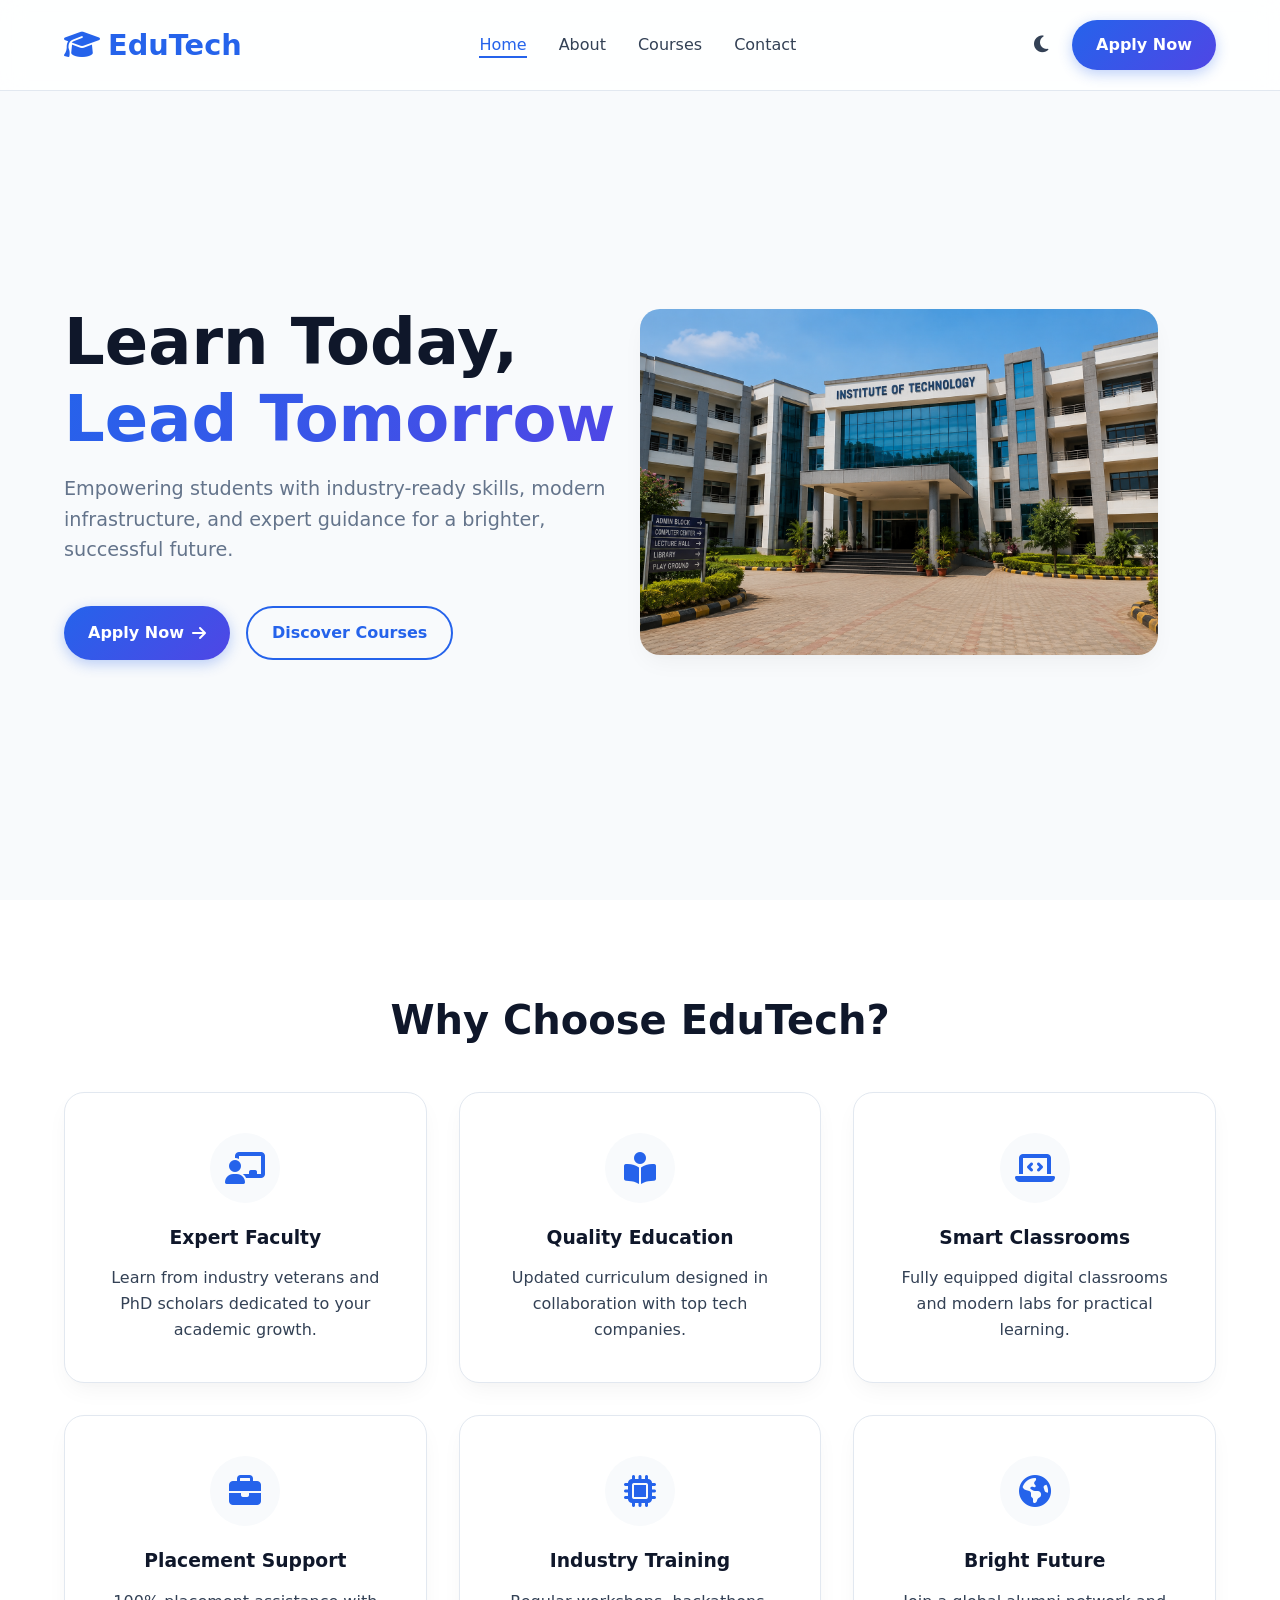
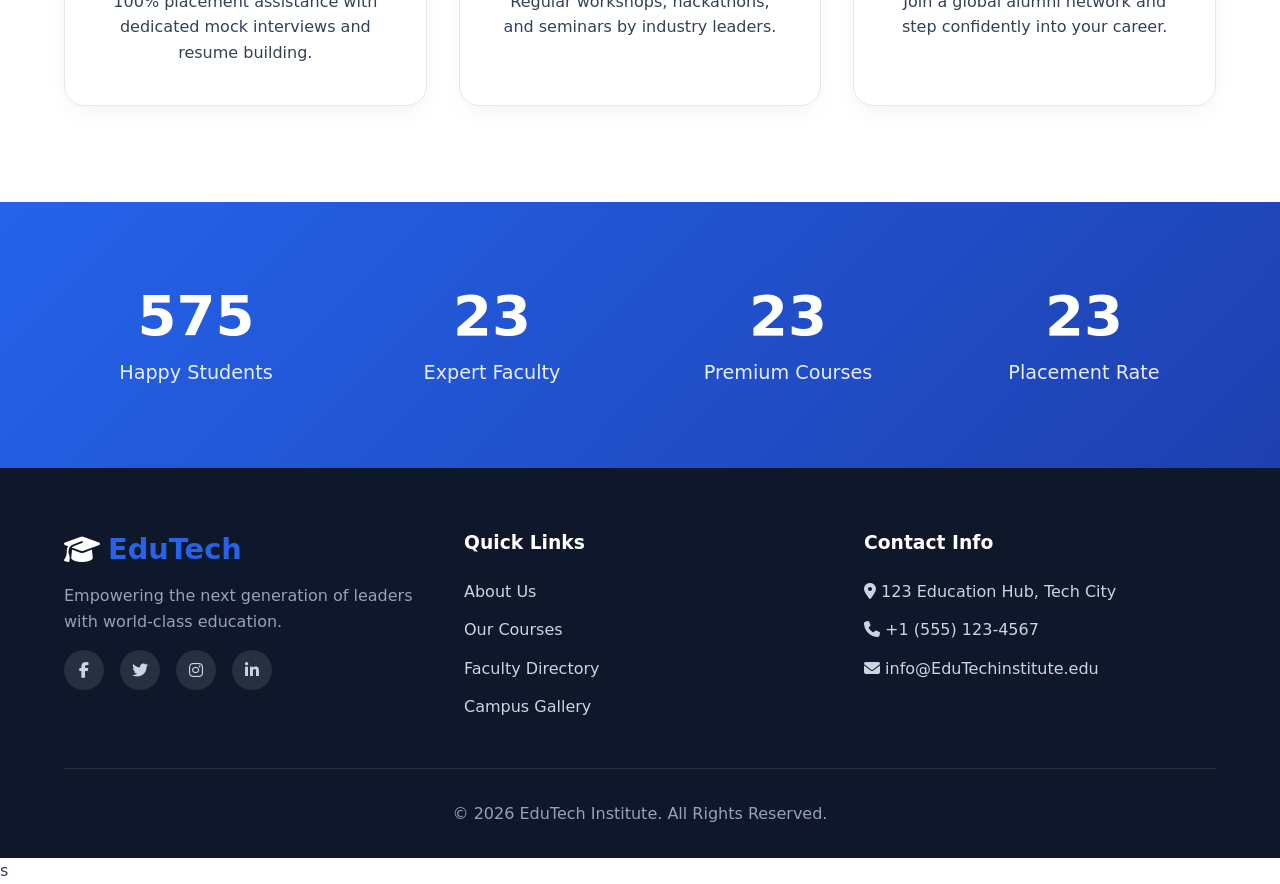
==== commit 65404667: "Fix HTML structure and clean up formatting" ====
--- a/index.html
+++ b/index.html
@@ -27,7 +27,6 @@
             <li><a href="index.html">Home</a></li>
             <li><a href="about.html">About</a></li>
             <li><a href="courses.html">Courses</a></li>
-            <li><a href="faculty.html">Faculty</a></li>
             <li><a href="contact.html">Contact</a></li>
         </ul>
         <div class="nav-actions">
--- a/style.css
+++ b/style.css
@@ -1,867 +1,456 @@
-/*=========================
- GOOGLE FONT
-=========================*/
-@import url('https://fonts.googleapis.com/css2?family=Poppins:wght@300;400;500;600;700;800&display=swap');
-
-/*=========================
- ROOT
-=========================*/
-:root{
-    --gold:#C8A45D;
-    --dark-gold:#A8823F;
-    --black:#111111;
-    --white:#ffffff;
-    --light:#f8f8f8;
-    --text:#555555;
-    --shadow:0 10px 30px rgba(0,0,0,.15);
-}
-
-/*=========================
- RESET
-=========================*/
-*{
-    margin:0;
-    padding:0;
-    box-sizing:border-box;
-    font-family:'Poppins',sans-serif;
-}
-
-html{
-    scroll-behavior:smooth;
-}
-
-body{
-    background:var(--light);
-    color:#222;
-    overflow-x:hidden;
-}
-
-img{
-    width:100%;
-    display:block;
-}
-
-a{
-    text-decoration:none;
-}
-
-ul{
-    list-style:none;
-}
-
-.container{
-    width:90%;
-    max-width:1200px;
-    margin:auto;
-}
-
-section{
-    padding:90px 0;
-}
-
-h1,h2,h3,h4{
-    color:var(--black);
-}
-
-p{
-    color:var(--text);
-    line-height:1.8;
-}
-
-/*=========================
- SCROLLBAR
-=========================*/
-
-::-webkit-scrollbar{
-    width:10px;
-}
-
-::-webkit-scrollbar-track{
-    background:#eee;
-}
-
-::-webkit-scrollbar-thumb{
-    background:var(--gold);
-}
-
-::-webkit-scrollbar-thumb:hover{
-    background:var(--dark-gold);
-}
-
-/*=========================
- HEADER
-=========================*/
-
-header{
-    position:fixed;
-    top:0;
-    left:0;
-    width:100%;
-    z-index:1000;
-    background:rgba(17,17,17,.95);
-    backdrop-filter:blur(15px);
-    box-shadow:0 5px 20px rgba(0,0,0,.2);
-}
-
-header .container{
-    display:flex;
-    justify-content:space-between;
-    align-items:center;
-    padding:18px 0;
-}
-
-/*=========================
- LOGO
-=========================*/
-
-.logo{
-    font-size:30px;
-    color:var(--gold);
-    font-weight:700;
-}
-
-.logo i{
-    margin-right:8px;
-}
-
-/*=========================
- NAVBAR
-=========================*/
-
-.navbar{
-    display:flex;
-    align-items:center;
-    gap:35px;
-}
-
-.navbar ul{
-    display:flex;
-    gap:30px;
-}
-
-.navbar ul li a{
-    color:#fff;
-    font-size:16px;
-    font-weight:500;
-    transition:.3s;
-    position:relative;
-}
-
-.navbar ul li a::after{
-    content:"";
-    position:absolute;
-    left:0;
-    bottom:-5px;
-    width:0;
-    height:2px;
-    background:var(--gold);
-    transition:.3s;
-}
-
-.navbar ul li a:hover::after,
-.navbar ul li a.active::after{
-    width:100%;
-}
-
-.navbar ul li a:hover,
-.navbar ul li a.active{
-    color:var(--gold);
-}
-
-/*=========================
- APPLY BUTTON
-=========================*/
-
-.apply-btn{
-    padding:12px 28px;
-    background:var(--gold);
-    color:#fff;
-    border-radius:40px;
-    transition:.3s;
-}
-
-.apply-btn:hover{
-    background:var(--dark-gold);
-}
-
-/*=========================
- MENU BUTTON
-=========================*/
-
-.menu-btn{
-    display:none;
-    font-size:30px;
-    color:#fff;
-    cursor:pointer;
-}
-
-/*=========================
- HERO
-=========================*/
-
-.hero{
-    min-height:100vh;
-    background:#111;
-    display:flex;
-    align-items:center;
-    padding-top:120px;
-}
-
-.hero-grid{
-    display:grid;
-    grid-template-columns:repeat(2,1fr);
-    align-items:center;
-    gap:60px;
-}
-
-.hero-content .tag{
-    display:inline-block;
-    color:var(--gold);
-    margin-bottom:20px;
-    font-weight:600;
-}
-
-.hero-content h1{
-    font-size:58px;
-    color:#fff;
-    line-height:1.2;
-    margin-bottom:20px;
-}
-
-.hero-content h1 span{
-    color:var(--gold);
-}
-
-.hero-content p{
-    color:#ddd;
-    margin-bottom:35px;
-    font-size:18px;
-}
-
-.hero-image img{
-    border-radius:20px;
-    box-shadow:var(--shadow);
-}
-
-/*=========================
- BUTTONS
-=========================*/
-
-.btn{
-    display:inline-block;
-    padding:14px 34px;
-    background:var(--gold);
-    color:#fff;
-    border-radius:40px;
-    transition:.3s;
-}
-
-.btn:hover{
-    background:var(--dark-gold);
-}
-
-.btn-outline{
-    display:inline-block;
-    padding:14px 34px;
-    border:2px solid var(--gold);
-    color:var(--gold);
-    margin-left:15px;
-    border-radius:40px;
-    transition:.3s;
-}
-
-.btn-outline:hover{
-    background:var(--gold);
-    color:#fff;
-}
-
-/*=========================
- SECTION TITLE
-=========================*/
-
-.title{
-    text-align:center;
-    margin-bottom:60px;
-}
-
-.title h2{
-    font-size:42px;
-    color:var(--black);
-    margin-bottom:15px;
-    position:relative;
-    display:inline-block;
-}
-
-.title h2::after{
-    content:"";
-    position:absolute;
-    left:50%;
-    transform:translateX(-50%);
-    bottom:-10px;
-    width:80px;
-    height:4px;
-    background:var(--gold);
-    border-radius:20px;
-}
-
-.title p{
-    max-width:700px;
-    margin:auto;
-}
-
-/*=========================
- FEATURES
-=========================*/
-
-.features{
-    background:#fff;
-}
-
-.feature-grid{
-    display:grid;
-    grid-template-columns:repeat(auto-fit,minmax(250px,1fr));
-    gap:30px;
-}
-
-.feature-card{
-    background:#fff;
-    padding:35px 25px;
-    text-align:center;
-    border-radius:20px;
-    box-shadow:var(--shadow);
-    transition:.4s;
-}
-
-.feature-card:hover{
-    transform:translateY(-10px);
-    background:#111;
-}
-
-.feature-card i{
-    font-size:50px;
-    color:var(--gold);
-    margin-bottom:20px;
-}
-
-.feature-card h3{
-    margin-bottom:15px;
-    transition:.3s;
-}
-
-.feature-card p{
-    transition:.3s;
-}
-
-.feature-card:hover h3,
-.feature-card:hover p{
-    color:#fff;
-}
-
-/*=========================
- STATS
-=========================*/
-
-.stats{
-    background:linear-gradient(rgba(17,17,17,.9),rgba(17,17,17,.9));
-    color:#fff;
-}
-
-.stats-grid{
-    display:grid;
-    grid-template-columns:repeat(auto-fit,minmax(220px,1fr));
-    gap:30px;
-    text-align:center;
-}
-
-.stat-box{
-    padding:25px;
-}
-
-.stat-box h2{
-    color:var(--gold);
-    font-size:55px;
-    margin-bottom:10px;
-}
-
-.stat-box p{
-    color:#ddd;
-    font-size:18px;
-}
-
-/*=========================
- MOBILE NAVIGATION
-=========================*/
-
-@media(max-width:768px){
-
-.menu-btn{
-    display:block;
-}
-
-.navbar{
-    position:fixed;
-    top:80px;
-    left:-100%;
-    width:100%;
-    background:#111;
-    flex-direction:column;
-    align-items:center;
-    padding:40px 0;
-    transition:.4s;
-}
-
-.navbar.active{
-    left:0;
-}
-
-.navbar ul{
-    flex-direction:column;
-    gap:25px;
-}
-
-.apply-btn{
-    margin-top:25px;
-}
-
-.hero-grid{
-    grid-template-columns:1fr;
-    text-align:center;
-}
-
-.hero-content h1{
-    font-size:40px;
-}
-
-.hero-image{
-    margin-top:40px;
-}
-
-.btn,
-.btn-outline{
-    display:block;
-    width:220px;
-    margin:15px auto;
-}
-
-}
-
-/*=========================
- SMALL DEVICES
-=========================*/
-
-@media(max-width:576px){
-
-.logo{
-    font-size:24px;
-}
-
-.hero-content h1{
-    font-size:32px;
-}
-
-.title h2{
-    font-size:32px;
-}
-
-.hero{
-    padding-top:110px;
-}
-
-}
-/*=========================
-    COURSES SECTION
-=========================*/
-
-.courses-home{
-    background:#ffffff;
-}
-
-.course-grid{
-    display:grid;
-    grid-template-columns:repeat(auto-fit,minmax(280px,1fr));
-    gap:30px;
-}
-
-.course-card{
-    background:#fff;
-    border-radius:20px;
-    overflow:hidden;
-    box-shadow:var(--shadow);
-    transition:.4s;
-}
-
-.course-card:hover{
-    transform:translateY(-12px);
-}
-
-.course-card img{
-    height:220px;
-    object-fit:cover;
-    transition:.5s;
-}
-
-.course-card:hover img{
-    transform:scale(1.08);
-}
-
-.course-content{
-    padding:25px;
-}
-
-.course-content h3{
-    margin-bottom:15px;
-    font-size:24px;
-}
-
-.course-content p{
-    margin-bottom:20px;
-}
-
-.read-btn{
-    display:inline-block;
-    padding:12px 25px;
-    background:var(--gold);
-    color:#fff;
-    border-radius:30px;
-    transition:.3s;
-}
-
-.read-btn:hover{
-    background:var(--dark-gold);
-}
-
-/*=========================
-    TESTIMONIALS
-=========================*/
-
-.testimonials{
-    background:#f8f8f8;
-}
-
-.testimonial-grid{
-    display:grid;
-    grid-template-columns:repeat(auto-fit,minmax(300px,1fr));
-    gap:30px;
-}
-
-.testimonial-card{
-    background:#fff;
-    padding:30px;
-    border-radius:20px;
-    text-align:center;
-    box-shadow:var(--shadow);
-    transition:.4s;
-}
-
-.testimonial-card:hover{
-    transform:translateY(-10px);
-}
-
-.testimonial-card img{
-    width:90px;
-    height:90px;
-    border-radius:50%;
-    object-fit:cover;
-    margin:0 auto 20px;
-}
-
-.testimonial-card h3{
-    margin-bottom:5px;
-}
-
-.testimonial-card span{
-    color:var(--gold);
-    font-size:15px;
-}
-
-.testimonial-card p{
-    margin-top:20px;
-}
-
-/*=========================
-    CALL TO ACTION
-=========================*/
-
-.cta{
-    background:#111;
-    color:#fff;
-    text-align:center;
-}
-
-.cta h2{
-    color:#fff;
-    font-size:42px;
-    margin-bottom:20px;
-}
-
-.cta p{
-    color:#ddd;
-    max-width:700px;
-    margin:0 auto 35px;
-}
-
-/*=========================
-    SIMPLE ANIMATIONS
-=========================*/
-
-.feature-card,
-.course-card,
-.testimonial-card{
-    transition:.4s ease;
-}
-
-.hero-image img{
-    animation:float 5s ease-in-out infinite;
-}
-
-@keyframes float{
-
-0%{
-    transform:translateY(0);
-}
-
-50%{
-    transform:translateY(-12px);
-}
-
-100%{
-    transform:translateY(0);
-}
-
-}
-/*=========================
-        FOOTER
-=========================*/
-
-footer{
-    background:#111;
-    color:#fff;
-    padding:70px 0 20px;
-}
-
-.footer-grid{
-    display:grid;
-    grid-template-columns:repeat(auto-fit,minmax(250px,1fr));
-    gap:40px;
-}
-
-.footer-box h3{
-    color:var(--gold);
-    margin-bottom:20px;
-    font-size:24px;
-}
-
-.footer-box p{
-    color:#ccc;
-    line-height:1.8;
-}
-
-.footer-box ul li{
-    margin-bottom:12px;
-}
-
-.footer-box ul li a{
-    color:#ccc;
-    transition:.3s;
-}
-
-.footer-box ul li a:hover{
-    color:var(--gold);
-    padding-left:8px;
-}
-
-.footer-social{
-    display:flex;
-    gap:12px;
-    margin-top:20px;
-}
-
-.footer-social a{
-    width:42px;
-    height:42px;
-    display:flex;
-    justify-content:center;
-    align-items:center;
-    background:#222;
-    color:#fff;
-    border-radius:50%;
-    transition:.3s;
-}
-
-.footer-social a:hover{
-    background:var(--gold);
-}
-
-.footer-bottom{
-    text-align:center;
-    margin-top:50px;
-    border-top:1px solid rgba(255,255,255,.1);
-    padding-top:20px;
-}
-
-.footer-bottom p{
-    color:#aaa;
-}
-
-/*=========================
-      BACK TO TOP
-=========================*/
-
-.top-btn{
-    position:fixed;
-    right:25px;
-    bottom:25px;
-    width:50px;
-    height:50px;
-    background:var(--gold);
-    color:#fff;
-    border-radius:50%;
-    display:flex;
-    justify-content:center;
-    align-items:center;
-    font-size:20px;
-    text-decoration:none;
-    opacity:0;
-    visibility:hidden;
-    transition:.4s;
-    z-index:999;
-}
-
-.top-btn.show{
-    opacity:1;
-    visibility:visible;
-}
-
-.top-btn:hover{
-    background:var(--dark-gold);
-    transform:translateY(-5px);
-}
-
-/*=========================
-        PRELOADER
-=========================*/
-
-#preloader{
-    position:fixed;
-    inset:0;
-    background:#111;
-    display:flex;
-    justify-content:center;
-    align-items:center;
-    z-index:99999;
-}
-
-.loader{
-    width:70px;
-    height:70px;
-    border:6px solid #333;
-    border-top:6px solid var(--gold);
-    border-radius:50%;
-    animation:spin 1s linear infinite;
-}
-
-@keyframes spin{
-    100%{
-        transform:rotate(360deg);
-    }
-}
-
-/*=========================
-      STICKY HEADER
-=========================*/
-
-header.sticky{
-    background:#111;
-    box-shadow:0 8px 25px rgba(0,0,0,.25);
-}
-
-/*=========================
-      UTILITIES
-=========================*/
-
-.text-center{
-    text-align:center;
-}
-
-.mt-20{
-    margin-top:20px;
-}
-
-.mt-40{
-    margin-top:40px;
-}
-
-.mb-20{
-    margin-bottom:20px;
-}
-
-.mb-40{
-    margin-bottom:40px;
-}
-
-/*=========================
-      RESPONSIVE
-=========================*/
-
-@media(max-width:992px){
-
-.hero-grid{
-    grid-template-columns:1fr;
-    text-align:center;
-}
-
-.hero-image{
-    margin-top:40px;
-}
-
-.footer-grid{
-    grid-template-columns:repeat(2,1fr);
-}
-
-}
-
-@media(max-width:768px){
-
-.footer-grid{
-    grid-template-columns:1fr;
-    text-align:center;
-}
-
-.footer-social{
-    justify-content:center;
-}
-
-.course-grid,
-.feature-grid,
-.testimonial-grid,
-.stats-grid{
-    grid-template-columns:1fr;
-}
-
-.hero-content h1{
-    font-size:36px;
-}
-
-.title h2{
-    font-size:34px;
-}
-
-}
-
-@media(max-width:480px){
-
-.hero-content h1{
-    font-size:30px;
-}
-
-.btn,
-.btn-outline{
-    width:100%;
-    margin:10px 0;
-}
-
-.logo{
-    font-size:22px;
-}
-
-}
+/* =========================================
+   CSS Variables & Theme Setup
+========================================= */
+:root {
+  /* Light Theme Colors (Blue + White) */
+  --primary-color: #2563eb;
+  --primary-hover: #1d4ed8;
+  --secondary-color: #0f172a;
+  --bg-color: #ffffff;
+  --bg-alt: #f8fafc;
+  --text-main: #334155;
+  --text-muted: #64748b;
+  --card-bg: #ffffff;
+  --border-color: #e2e8f0;
+  
+  /* UI Elements */
+  --shadow-soft: 0 10px 25px -5px rgba(0, 0, 0, 0.05), 0 8px 10px -6px rgba(0, 0, 0, 0.01);
+  --shadow-hover: 0 20px 25px -5px rgba(0, 0, 0, 0.1), 0 10px 10px -5px rgba(0, 0, 0, 0.04);
+  --radius-md: 12px;
+  --radius-lg: 20px;
+  --transition: all 0.3s cubic-bezier(0.4, 0, 0.2, 1);
+  --glass-bg: rgba(255, 255, 255, 0.85);
+}
+
+[data-theme="dark"] {
+  --primary-color: #3b82f6;
+  --primary-hover: #60a5fa;
+  --secondary-color: #f8fafc;
+  --bg-color: #0f172a;
+  --bg-alt: #1e293b;
+  --text-main: #cbd5e1;
+  --text-muted: #94a3b8;
+  --card-bg: #1e293b;
+  --border-color: #334155;
+  --glass-bg: rgba(15, 23, 42, 0.85);
+  --shadow-soft: 0 10px 25px -5px rgba(0,0,0, 0.5);
+}
+
+/* =========================================
+   Reset & Base Styles
+========================================= */
+* {
+  margin: 0;
+  padding: 0;
+  box-sizing: border-box;
+}
+
+html {
+  scroll-behavior: smooth;
+}
+
+body {
+  font-family: 'Inter', system-ui, -apple-system, sans-serif;
+  background-color: var(--bg-color);
+  color: var(--text-main);
+  line-height: 1.6;
+  transition: background-color 0.3s ease, color 0.3s ease;
+  overflow-x: hidden;
+}
+
+a { text-decoration: none; color: inherit; }
+ul { list-style: none; }
+img { max-width: 100%; height: auto; display: block; border-radius: var(--radius-md); }
+
+/* Scroll Progress Bar */
+#scroll-progress {
+  position: fixed;
+  top: 0;
+  left: 0;
+  width: 0%;
+  height: 4px;
+  background: linear-gradient(90deg, #2563eb, #60a5fa);
+  z-index: 9999;
+  transition: width 0.1s ease;
+}
+
+/* =========================================
+   Typography & Buttons
+========================================= */
+h1, h2, h3, h4 {
+  color: var(--secondary-color);
+  font-weight: 700;
+  line-height: 1.2;
+}
+
+.section-title {
+  text-align: center;
+  font-size: 2.5rem;
+  margin-bottom: 3rem;
+  position: relative;
+}
+
+.btn {
+  display: inline-flex;
+  align-items: center;
+  justify-content: center;
+  padding: 0.75rem 1.5rem;
+  border-radius: 50px;
+  font-weight: 600;
+  cursor: pointer;
+  transition: var(--transition);
+  border: none;
+  gap: 0.5rem;
+}
+
+.btn-primary {
+  background: linear-gradient(135deg, var(--primary-color), #4f46e5);
+  color: white !important;
+  box-shadow: 0 4px 14px rgba(37, 99, 235, 0.3);
+}
+
+.btn-primary:hover {
+  transform: translateY(-2px);
+  box-shadow: 0 6px 20px rgba(37, 99, 235, 0.4);
+}
+
+.btn-outline {
+  background: transparent;
+  border: 2px solid var(--primary-color);
+  color: var(--primary-color);
+}
+
+.btn-outline:hover {
+  background: var(--primary-color);
+  color: white;
+}
+
+/* =========================================
+   Navigation (Glassmorphism)
+========================================= */
+.navbar {
+  position: fixed;
+  top: 0;
+  width: 100%;
+  padding: 1.25rem 5%;
+  display: flex;
+  justify-content: space-between;
+  align-items: center;
+  z-index: 1000;
+  background: var(--glass-bg);
+  backdrop-filter: blur(12px);
+  border-bottom: 1px solid var(--border-color);
+  transition: var(--transition);
+}
+
+.nav-logo h2 {
+  font-size: 1.8rem;
+  color: var(--primary-color);
+  display: flex;
+  align-items: center;
+  gap: 0.5rem;
+}
+
+.nav-links {
+  display: flex;
+  gap: 2rem;
+  align-items: center;
+}
+
+.nav-links a {
+  font-weight: 500;
+  position: relative;
+  transition: var(--transition);
+}
+
+.nav-links a:hover, .nav-links a.active {
+  color: var(--primary-color);
+}
+
+.nav-links a::after {
+  content: '';
+  position: absolute;
+  bottom: -4px;
+  left: 0;
+  width: 0;
+  height: 2px;
+  background: var(--primary-color);
+  transition: var(--transition);
+}
+
+.nav-links a:hover::after, .nav-links a.active::after {
+  width: 100%;
+}
+
+.nav-actions {
+  display: flex;
+  align-items: center;
+  gap: 1.5rem;
+}
+
+#theme-toggle {
+  background: none;
+  border: none;
+  color: var(--text-main);
+  font-size: 1.2rem;
+  cursor: pointer;
+}
+
+.hamburger {
+  display: none;
+  background: none;
+  border: none;
+  font-size: 1.5rem;
+  color: var(--text-main);
+  cursor: pointer;
+}
+
+/* =========================================
+   Hero Section
+========================================= */
+.hero {
+  min-height: 100vh;
+  display: flex;
+  align-items: center;
+  padding: 8rem 5% 4rem;
+  background: var(--bg-alt);
+  position: relative;
+  overflow: hidden;
+}
+
+.hero-content {
+  flex: 1;
+  z-index: 2;
+}
+
+.hero h1 {
+  font-size: 4rem;
+  margin-bottom: 1rem;
+}
+
+.hero h1 span {
+  background: linear-gradient(135deg, var(--primary-color), #4f46e5);
+  -webkit-background-clip: text;
+  -webkit-text-fill-color: transparent;
+}
+
+.hero-subtitle {
+  font-size: 1.2rem;
+  color: var(--text-muted);
+  margin-bottom: 2.5rem;
+  max-width: 600px;
+}
+
+.hero-buttons {
+  display: flex;
+  gap: 1rem;
+}
+
+.hero-image {
+  flex: 1;
+  position: relative;
+  z-index: 2;
+  text-align: right;
+}
+
+.hero-image img {
+  max-width: 90%;
+  border-radius: var(--radius-lg);
+  box-shadow: var(--shadow-soft);
+  animation: float 6s ease-in-out infinite;
+}
+
+@keyframes float {
+  0% { transform: translateY(0px); }
+  50% { transform: translateY(-20px); }
+  100% { transform: translateY(0px); }
+}
+
+/* =========================================
+   Features Section (Cards)
+========================================= */
+.features {
+  padding: 6rem 5%;
+  background: var(--bg-color);
+}
+
+.grid-6 {
+  display: grid;
+  grid-template-columns: repeat(auto-fit, minmax(300px, 1fr));
+  gap: 2rem;
+}
+
+.feature-card {
+  background: var(--card-bg);
+  padding: 2.5rem;
+  border-radius: var(--radius-lg);
+  box-shadow: var(--shadow-soft);
+  border: 1px solid var(--border-color);
+  transition: var(--transition);
+  text-align: center;
+}
+
+.feature-card:hover {
+  transform: translateY(-10px);
+  box-shadow: var(--shadow-hover);
+}
+
+.feature-icon {
+  width: 70px;
+  height: 70px;
+  background: var(--bg-alt);
+  color: var(--primary-color);
+  border-radius: 50%;
+  display: inline-flex;
+  align-items: center;
+  justify-content: center;
+  font-size: 2rem;
+  margin-bottom: 1.5rem;
+  transition: var(--transition);
+}
+
+.feature-card:hover .feature-icon {
+  background: var(--primary-color);
+  color: white;
+}
+
+.feature-card h3 {
+  margin-bottom: 1rem;
+}
+
+/* =========================================
+   Statistics / Counters
+========================================= */
+.stats {
+  padding: 5rem 5%;
+  background: linear-gradient(135deg, var(--primary-color), #1e40af);
+  color: white;
+  display: grid;
+  grid-template-columns: repeat(auto-fit, minmax(200px, 1fr));
+  gap: 2rem;
+  text-align: center;
+}
+
+.stat-item h2 {
+  color: white;
+  font-size: 3.5rem;
+  margin-bottom: 0.5rem;
+}
+
+.stat-item p {
+  font-size: 1.2rem;
+  opacity: 0.9;
+}
+
+/* =========================================
+   Footer
+========================================= */
+footer {
+  background: var(--secondary-color);
+  color: white;
+  padding: 4rem 5% 2rem;
+}
+
+.footer-grid {
+  display: grid;
+  grid-template-columns: repeat(auto-fit, minmax(250px, 1fr));
+  gap: 3rem;
+  margin-bottom: 3rem;
+}
+
+.footer-col h3 {
+  color: white;
+  margin-bottom: 1.5rem;
+}
+
+.footer-col ul {
+  display: flex;
+  flex-direction: column;
+  gap: 0.8rem;
+}
+
+.footer-col a {
+  color: #cbd5e1;
+  transition: var(--transition);
+}
+
+.footer-col a:hover {
+  color: var(--primary-color);
+  padding-left: 5px;
+}
+
+.social-links {
+  display: flex;
+  gap: 1rem;
+  margin-top: 1rem;
+}
+
+.social-links a {
+  width: 40px;
+  height: 40px;
+  border-radius: 50%;
+  background: rgba(255,255,255,0.1);
+  display: flex;
+  align-items: center;
+  justify-content: center;
+}
+
+.social-links a:hover {
+  background: var(--primary-color);
+  color: white;
+}
+
+.footer-bottom {
+  text-align: center;
+  padding-top: 2rem;
+  border-top: 1px solid rgba(255,255,255,0.1);
+  color: #94a3b8;
+}
+
+/* =========================================
+   Responsive Design
+========================================= */
+@media (max-width: 992px) {
+  .hero {
+    flex-direction: column;
+    text-align: center;
+    padding-top: 8rem;
+  }
+  .hero-subtitle { margin: 0 auto 2rem; }
+  .hero-buttons { justify-content: center; }
+  .hero-image { margin-top: 3rem; }
+}
+
+@media (max-width: 768px) {
+  .nav-links, .nav-actions .btn {
+    display: none;
+  }
+  .hamburger {
+    display: block;
+  }
+  /* Mobile Menu Styles */
+  .nav-links.active {
+    display: flex;
+    flex-direction: column;
+    position: absolute;
+    top: 100%;
+    left: 0;
+    width: 100%;
+    background: var(--card-bg);
+    padding: 2rem;
+    box-shadow: var(--shadow-soft);
+  }
+  .hero h1 { font-size: 2.8rem; }
+}
+
+/* Animations */
+.fade-up {
+  opacity: 0;
+  transform: translateY(30px);
+  transition: opacity 0.8s ease, transform 0.8s ease;
+}
+
+.fade-up.visible {
+  opacity: 1;
+  transform: translateY(0);
+}
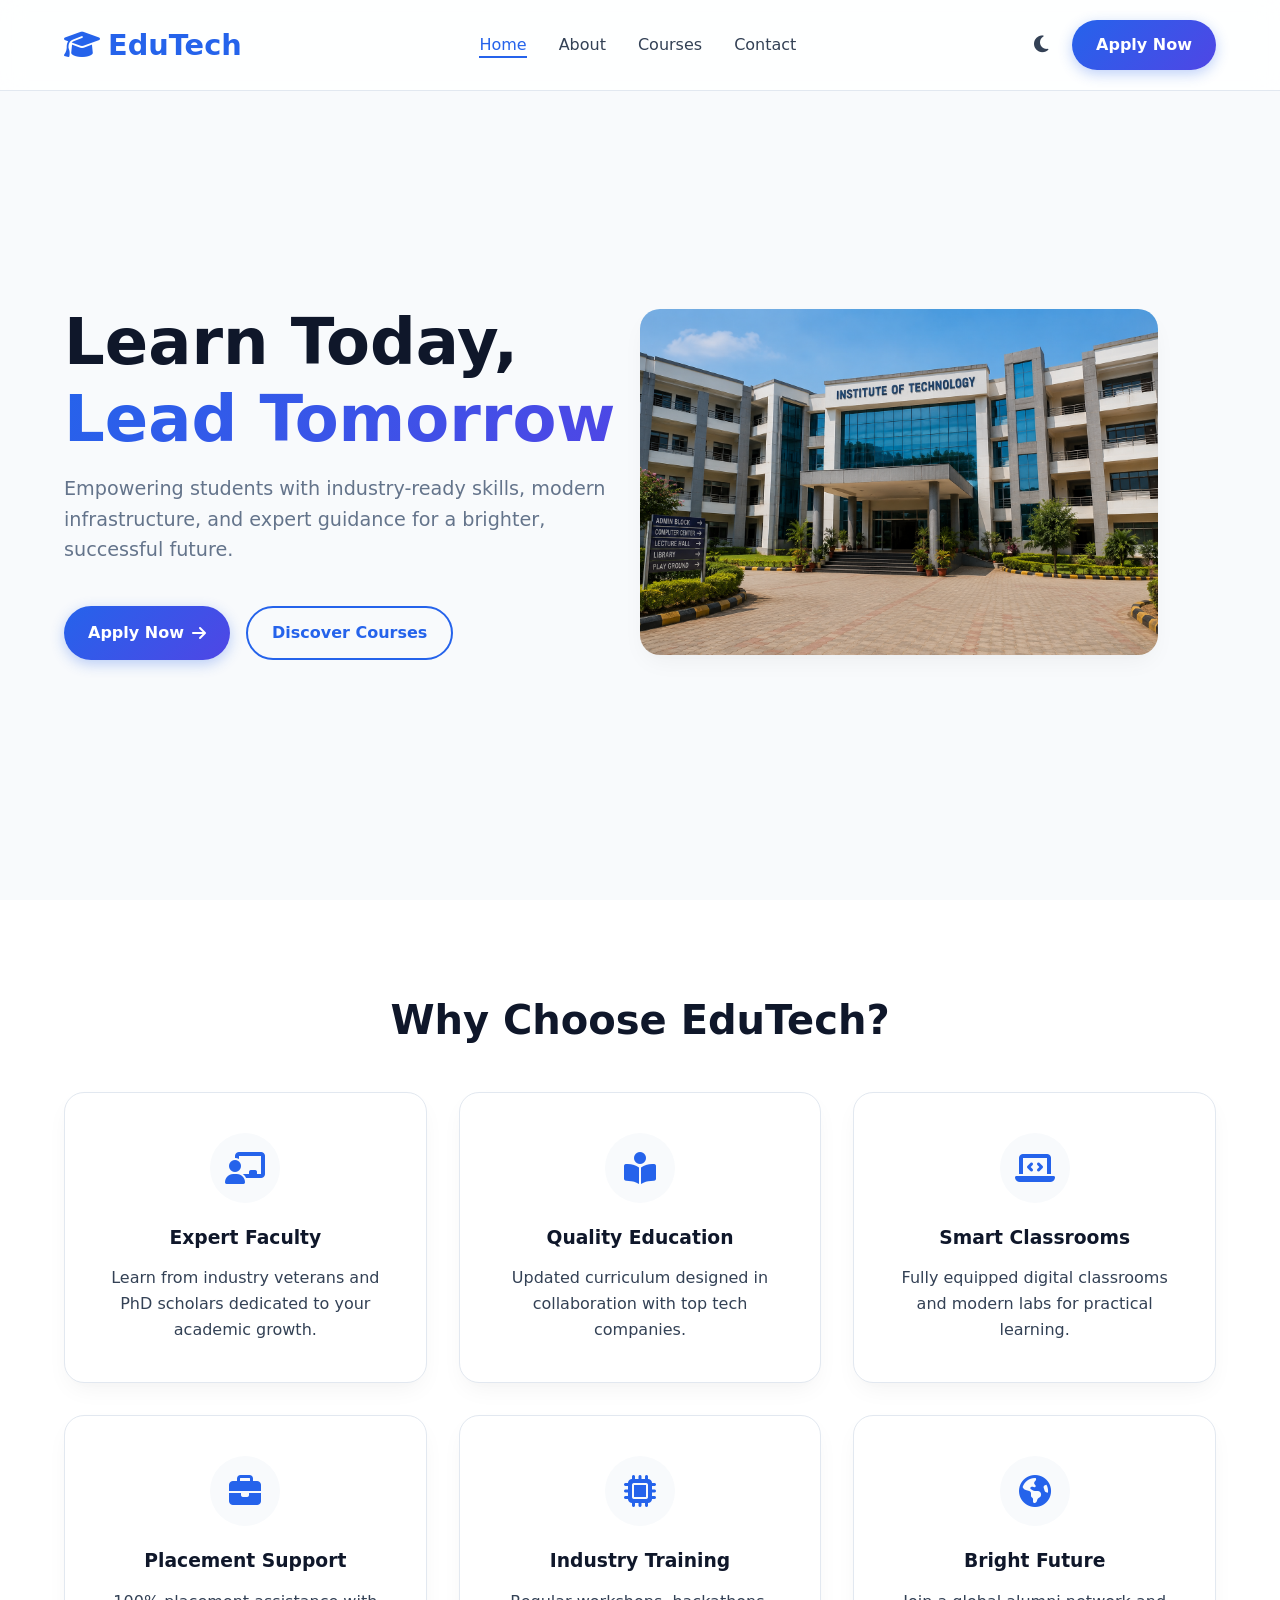
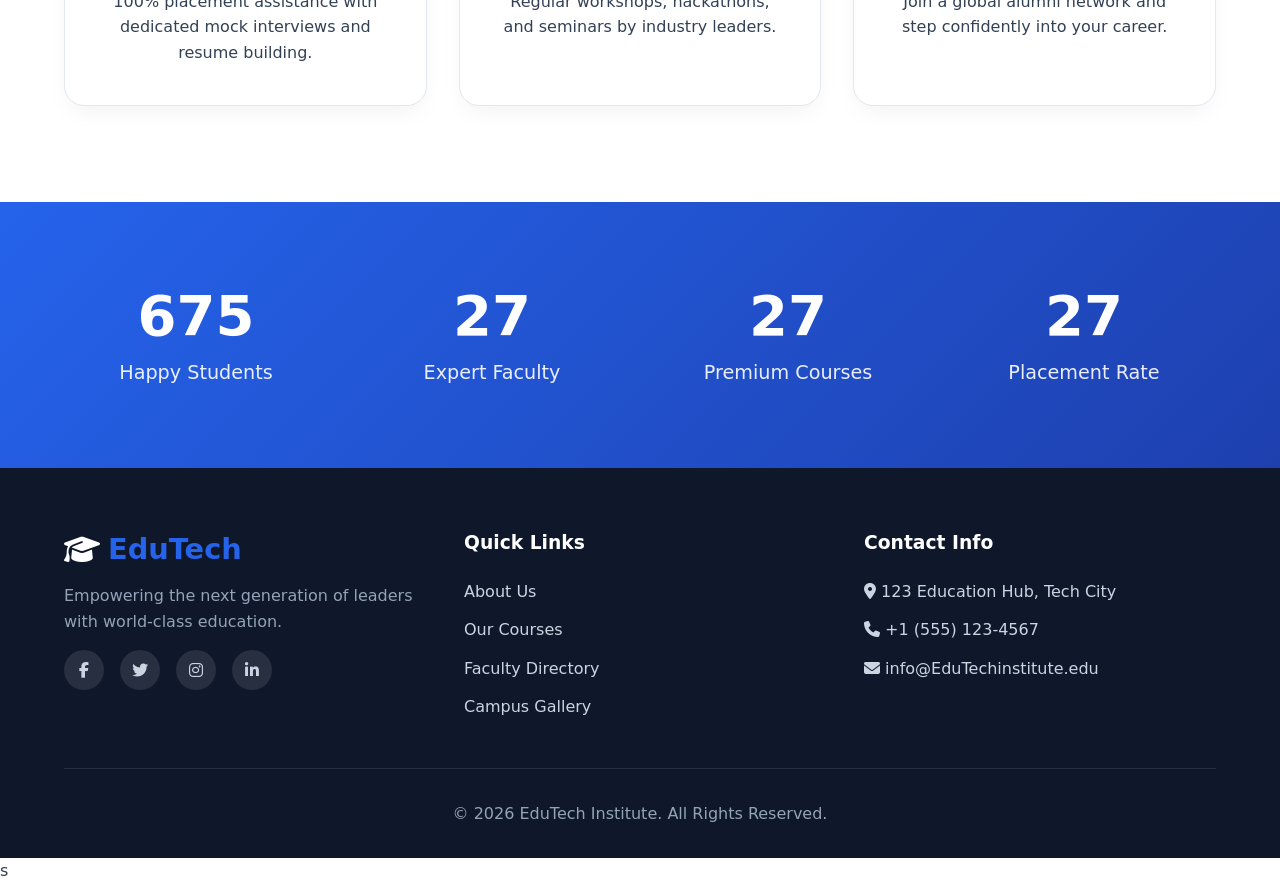
==== commit 8bcd41d5: "Fix HTML formatting issues in index.html" ====
--- a/index.html
+++ b/index.html
@@ -15,7 +15,6 @@
 <body>
     <!-- Scroll Progress Bar -->
     <div id="scroll-progress"></div>
-
     <!-- Navbar -->
     <nav class="navbar">
         <div class="nav-logo">
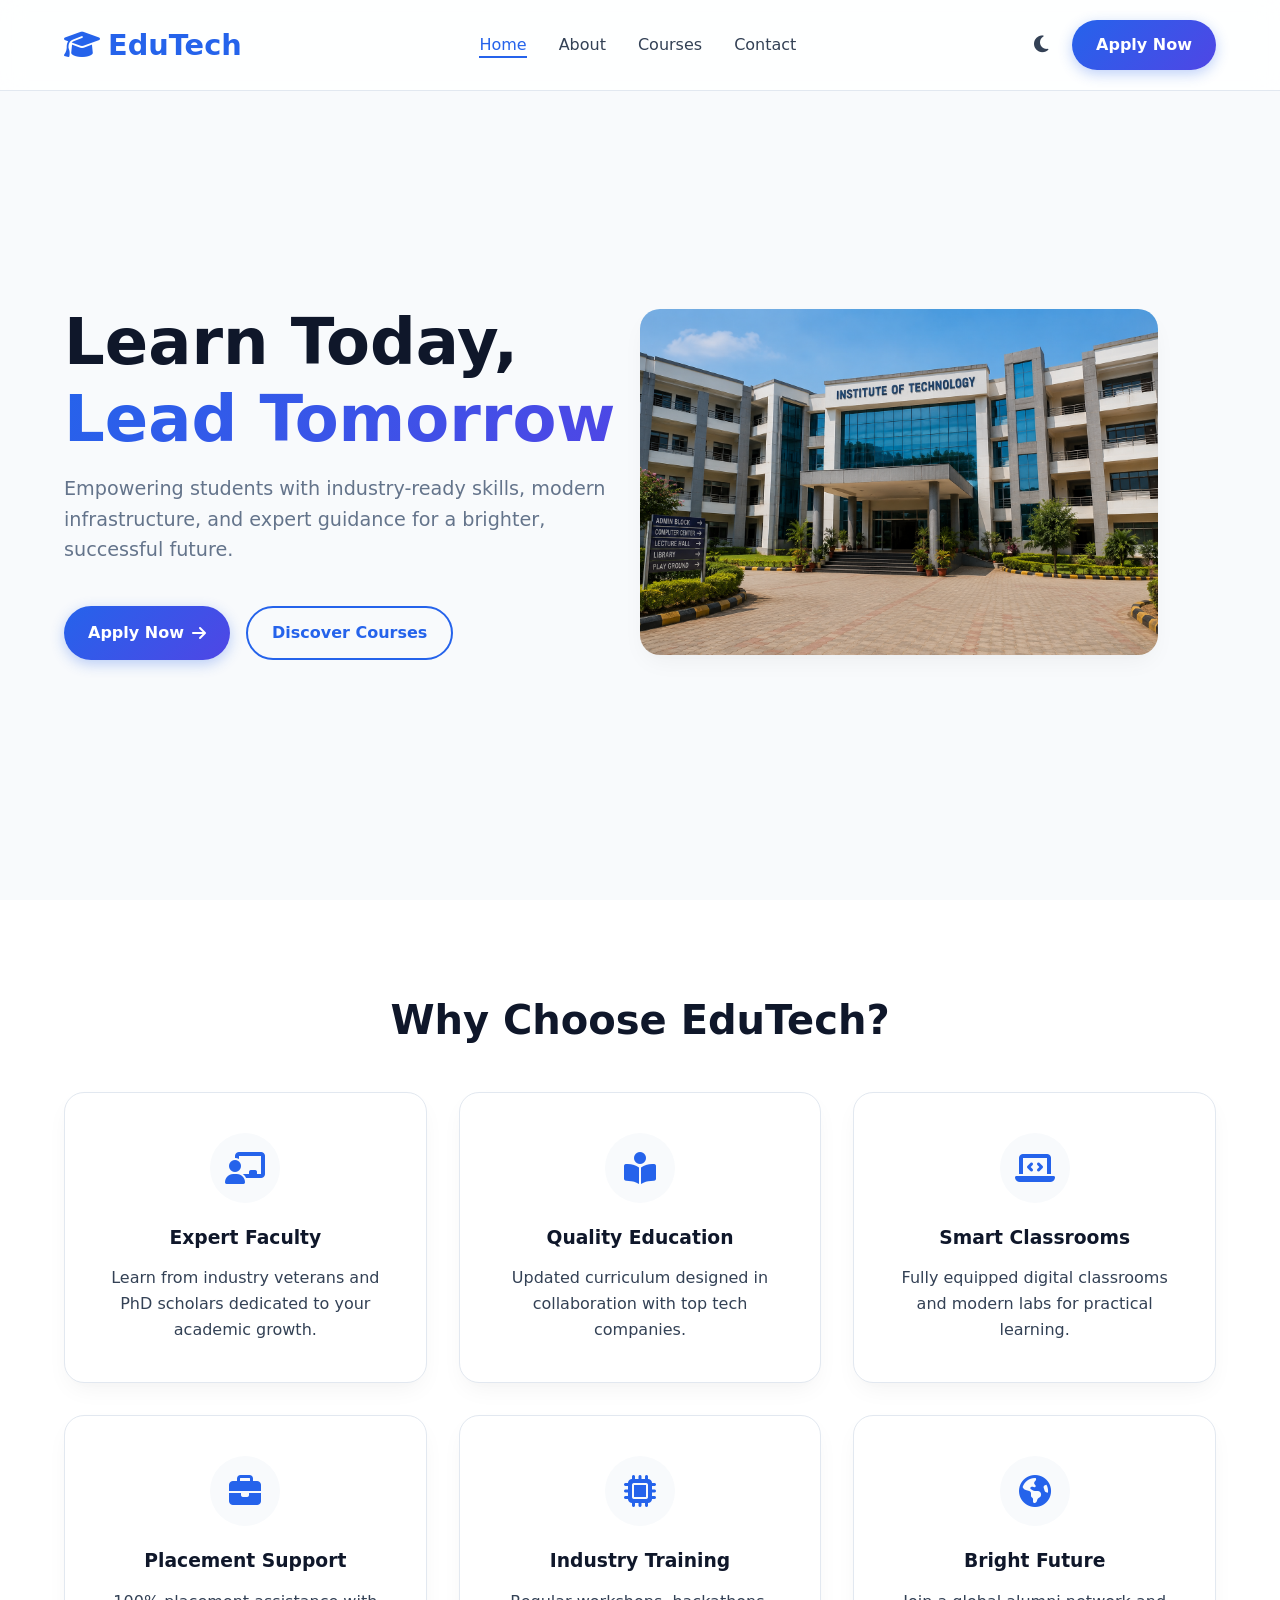
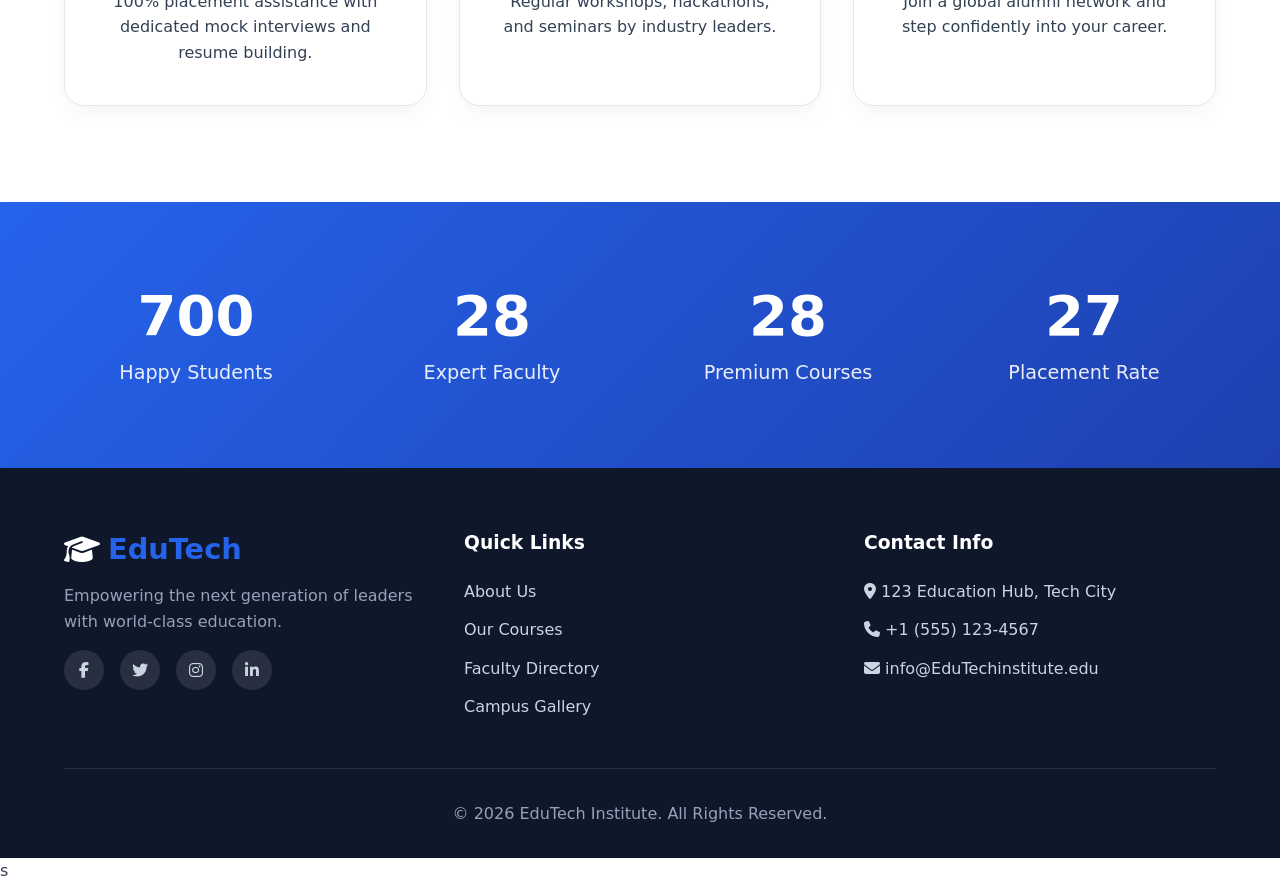
==== commit 91b8e22d: "Create index.html" ====
--- a/index.html
+++ b/index.html
@@ -1,155 +1,155 @@
-<!DOCTYPE html>
-<html lang="en" data-theme="light">
-<head>
-    <meta charset="UTF-8">
-    <meta name="viewport" content="width=device-width, initial-scale=1.0">
-    <title>EduTech Institute | Learn Today, Lead Tomorrow</title>
-    
-    <!-- Google Fonts -->
-    <link href="https://fonts.googleapis.com/css2?family=Inter:wght@300;400;500;600;700&display=swap" rel="stylesheet">
-    <!-- FontAwesome Icons -->
-    <link rel="stylesheet" href="https://cdnjs.cloudflare.com/ajax/libs/font-awesome/6.4.0/css/all.min.css">
-    <!-- Custom CSS -->
-    <link rel="stylesheet" href="style.css">
-</head>
-<body>
-    <!-- Scroll Progress Bar -->
-    <div id="scroll-progress"></div>
-    <!-- Navbar -->
-    <nav class="navbar">
-        <div class="nav-logo">
-            <a href="index.html">
-                <h2><i class="fa-solid fa-graduation-cap"></i> EduTech</h2>
-            </a>
-        </div>
-        <ul class="nav-links">
-            <li><a href="index.html">Home</a></li>
-            <li><a href="about.html">About</a></li>
-            <li><a href="courses.html">Courses</a></li>
-            <li><a href="contact.html">Contact</a></li>
-        </ul>
-        <div class="nav-actions">
-            <button id="theme-toggle" aria-label="Toggle Dark Mode">
-                <i class="fa-solid fa-moon"></i>
-            </button>
-            <a href="contact.html" class="btn btn-primary">Apply Now</a>
-            <button class="hamburger"><i class="fa-solid fa-bars"></i></button>
-        </div>
-    </nav>
-
-    <!-- Hero Section -->
-    <header class="hero">
-        <div class="hero-content fade-up">
-            <h1>Learn Today,<br><span>Lead Tomorrow</span></h1>
-            <p class="hero-subtitle">Empowering students with industry-ready skills, modern infrastructure, and expert guidance for a brighter, successful future.</p>
-            <div class="hero-buttons">
-                <a href="contact.html" class="btn btn-primary">Apply Now <i class="fa-solid fa-arrow-right"></i></a>
-                <a href="courses.html" class="btn btn-outline">Discover Courses</a>
-            </div>
-        </div>
-        <div class="hero-image">
-    <img src="institute.png" alt=" Modern Institute Campus">
-</div>
-    </header>
-
-    <!-- Feature Cards Section -->
-    <section class="features">
-        <h2 class="section-title fade-up">Why Choose EduTech?</h2>
-        <div class="grid-6 fade-up">
-            <div class="feature-card">
-                <div class="feature-icon"><i class="fa-solid fa-chalkboard-user"></i></div>
-                <h3>Expert Faculty</h3>
-                <p>Learn from industry veterans and PhD scholars dedicated to your academic growth.</p>
-            </div>
-            <div class="feature-card">
-                <div class="feature-icon"><i class="fa-solid fa-book-open-reader"></i></div>
-                <h3>Quality Education</h3>
-                <p>Updated curriculum designed in collaboration with top tech companies.</p>
-            </div>
-            <div class="feature-card">
-                <div class="feature-icon"><i class="fa-solid fa-laptop-code"></i></div>
-                <h3>Smart Classrooms</h3>
-                <p>Fully equipped digital classrooms and modern labs for practical learning.</p>
-            </div>
-            <div class="feature-card">
-                <div class="feature-icon"><i class="fa-solid fa-briefcase"></i></div>
-                <h3>Placement Support</h3>
-                <p>100% placement assistance with dedicated mock interviews and resume building.</p>
-            </div>
-            <div class="feature-card">
-                <div class="feature-icon"><i class="fa-solid fa-microchip"></i></div>
-                <h3>Industry Training</h3>
-                <p>Regular workshops, hackathons, and seminars by industry leaders.</p>
-            </div>
-            <div class="feature-card">
-                <div class="feature-icon"><i class="fa-solid fa-earth-americas"></i></div>
-                <h3>Bright Future</h3>
-                <p>Join a global alumni network and step confidently into your career.</p>
-            </div>
-        </div>
-    </section>
-
-    <!-- Statistics Section -->
-    <section class="stats fade-up">
-        <div class="stat-item">
-            <h2 class="counter" data-target="5000" data-suffix="+">0</h2>
-            <p>Happy Students</p>
-        </div>
-        <div class="stat-item">
-            <h2 class="counter" data-target="120" data-suffix="+">0</h2>
-            <p>Expert Faculty</p>
-        </div>
-        <div class="stat-item">
-            <h2 class="counter" data-target="50" data-suffix="+">0</h2>
-            <p>Premium Courses</p>
-        </div>
-        <div class="stat-item">
-            <h2 class="counter" data-target="98" data-suffix="%">0</h2>
-            <p>Placement Rate</p>
-        </div>
-    </section>
-
-    <!-- Footer -->
-    <footer>
-        <div class="footer-grid">
-            <div class="footer-col">
-                <div class="nav-logo" style="margin-bottom: 1rem;">
-                    <a href="index.html">
-                        <h2><i class="fa-solid fa-graduation-cap" style="color: white;"></i> EduTech</h2>
-                    </a>
-                </div>
-                <p style="color: #94a3b8;">Empowering the next generation of leaders with world-class education.</p>
-                <div class="social-links">
-                    <a href="#"><i class="fa-brands fa-facebook-f"></i></a>
-                    <a href="#"><i class="fa-brands fa-twitter"></i></a>
-                    <a href="#"><i class="fa-brands fa-instagram"></i></a>
-                    <a href="#"><i class="fa-brands fa-linkedin-in"></i></a>
-                </div>
-            </div>
-            <div class="footer-col">
-                <h3>Quick Links</h3>
-                <ul>
-                    <li><a href="about.html">About Us</a></li>
-                    <li><a href="courses.html">Our Courses</a></li>
-                    <li><a href="faculty.html">Faculty Directory</a></li>
-                    <li><a href="gallery.html">Campus Gallery</a></li>
-                </ul>
-            </div>
-            <div class="footer-col">
-                <h3>Contact Info</h3>
-                <ul style="color: #cbd5e1;">
-                    <li><i class="fa-solid fa-location-dot"></i> 123 Education Hub, Tech City</li>
-                    <li><i class="fa-solid fa-phone"></i> +1 (555) 123-4567</li>
-                    <li><i class="fa-solid fa-envelope"></i> info@EduTechinstitute.edu</li>
-                </ul>
-            </div>
-        </div>
-        <div class="footer-bottom">
-            <p>&copy; 2026 EduTech Institute. All Rights Reserved.</p>
-        </div>
-    </footer>
-
-    <!-- Scripts -->
-    <script src="script.js"></script>
-</body>
-</html>s
+<!DOCTYPE html>
+<html lang="en" data-theme="light">
+<head>
+    <meta charset="UTF-8">
+    <meta name="viewport" content="width=device-width, initial-scale=1.0">
+    <title>EduTech Institute | Learn Today, Lead Tomorrow</title>
+    
+    <!-- Google Fonts -->
+    <link href="https://fonts.googleapis.com/css2?family=Inter:wght@300;400;500;600;700&display=swap" rel="stylesheet">
+    <!-- FontAwesome Icons -->
+    <link rel="stylesheet" href="https://cdnjs.cloudflare.com/ajax/libs/font-awesome/6.4.0/css/all.min.css">
+    <!-- Custom CSS -->
+    <link rel="stylesheet" href="style.css">
+</head>
+<body>
+    <!-- Scroll Progress Bar -->
+    <div id="scroll-progress"></div>
+    <!-- Navbar -->
+    <nav class="navbar">
+        <div class="nav-logo">
+            <a href="index.html">
+                <h2><i class="fa-solid fa-graduation-cap"></i> EduTech</h2>
+            </a>
+        </div>
+        <ul class="nav-links">
+            <li><a href="index.html">Home</a></li>
+            <li><a href="about.html">About</a></li>
+            <li><a href="courses.html">Courses</a></li>
+            <li><a href="contact.html">Contact</a></li>
+        </ul>
+        <div class="nav-actions">
+            <button id="theme-toggle" aria-label="Toggle Dark Mode">
+                <i class="fa-solid fa-moon"></i>
+            </button>
+            <a href="contact.html" class="btn btn-primary">Apply Now</a>
+            <button class="hamburger"><i class="fa-solid fa-bars"></i></button>
+        </div>
+    </nav>
+
+    <!-- Hero Section -->
+    <header class="hero">
+        <div class="hero-content fade-up">
+            <h1>Learn Today,<br><span>Lead Tomorrow</span></h1>
+            <p class="hero-subtitle">Empowering students with industry-ready skills, modern infrastructure, and expert guidance for a brighter, successful future.</p>
+            <div class="hero-buttons">
+                <a href="contact.html" class="btn btn-primary">Apply Now <i class="fa-solid fa-arrow-right"></i></a>
+                <a href="courses.html" class="btn btn-outline">Discover Courses</a>
+            </div>
+        </div>
+        <div class="hero-image">
+    <img src="institute.png" alt=" Modern Institute Campus">
+</div>
+    </header>
+
+    <!-- Feature Cards Section -->
+    <section class="features">
+        <h2 class="section-title fade-up">Why Choose EduTech?</h2>
+        <div class="grid-6 fade-up">
+            <div class="feature-card">
+                <div class="feature-icon"><i class="fa-solid fa-chalkboard-user"></i></div>
+                <h3>Expert Faculty</h3>
+                <p>Learn from industry veterans and PhD scholars dedicated to your academic growth.</p>
+            </div>
+            <div class="feature-card">
+                <div class="feature-icon"><i class="fa-solid fa-book-open-reader"></i></div>
+                <h3>Quality Education</h3>
+                <p>Updated curriculum designed in collaboration with top tech companies.</p>
+            </div>
+            <div class="feature-card">
+                <div class="feature-icon"><i class="fa-solid fa-laptop-code"></i></div>
+                <h3>Smart Classrooms</h3>
+                <p>Fully equipped digital classrooms and modern labs for practical learning.</p>
+            </div>
+            <div class="feature-card">
+                <div class="feature-icon"><i class="fa-solid fa-briefcase"></i></div>
+                <h3>Placement Support</h3>
+                <p>100% placement assistance with dedicated mock interviews and resume building.</p>
+            </div>
+            <div class="feature-card">
+                <div class="feature-icon"><i class="fa-solid fa-microchip"></i></div>
+                <h3>Industry Training</h3>
+                <p>Regular workshops, hackathons, and seminars by industry leaders.</p>
+            </div>
+            <div class="feature-card">
+                <div class="feature-icon"><i class="fa-solid fa-earth-americas"></i></div>
+                <h3>Bright Future</h3>
+                <p>Join a global alumni network and step confidently into your career.</p>
+            </div>
+        </div>
+    </section>
+
+    <!-- Statistics Section -->
+    <section class="stats fade-up">
+        <div class="stat-item">
+            <h2 class="counter" data-target="5000" data-suffix="+">0</h2>
+            <p>Happy Students</p>
+        </div>
+        <div class="stat-item">
+            <h2 class="counter" data-target="120" data-suffix="+">0</h2>
+            <p>Expert Faculty</p>
+        </div>
+        <div class="stat-item">
+            <h2 class="counter" data-target="50" data-suffix="+">0</h2>
+            <p>Premium Courses</p>
+        </div>
+        <div class="stat-item">
+            <h2 class="counter" data-target="98" data-suffix="%">0</h2>
+            <p>Placement Rate</p>
+        </div>
+    </section>
+
+    <!-- Footer -->
+    <footer>
+        <div class="footer-grid">
+            <div class="footer-col">
+                <div class="nav-logo" style="margin-bottom: 1rem;">
+                    <a href="index.html">
+                        <h2><i class="fa-solid fa-graduation-cap" style="color: white;"></i> EduTech</h2>
+                    </a>
+                </div>
+                <p style="color: #94a3b8;">Empowering the next generation of leaders with world-class education.</p>
+                <div class="social-links">
+                    <a href="#"><i class="fa-brands fa-facebook-f"></i></a>
+                    <a href="#"><i class="fa-brands fa-twitter"></i></a>
+                    <a href="#"><i class="fa-brands fa-instagram"></i></a>
+                    <a href="#"><i class="fa-brands fa-linkedin-in"></i></a>
+                </div>
+            </div>
+            <div class="footer-col">
+                <h3>Quick Links</h3>
+                <ul>
+                    <li><a href="about.html">About Us</a></li>
+                    <li><a href="courses.html">Our Courses</a></li>
+                    <li><a href="faculty.html">Faculty Directory</a></li>
+                    <li><a href="gallery.html">Campus Gallery</a></li>
+                </ul>
+            </div>
+            <div class="footer-col">
+                <h3>Contact Info</h3>
+                <ul style="color: #cbd5e1;">
+                    <li><i class="fa-solid fa-location-dot"></i> 123 Education Hub, Tech City</li>
+                    <li><i class="fa-solid fa-phone"></i> +1 (555) 123-4567</li>
+                    <li><i class="fa-solid fa-envelope"></i> info@EduTechinstitute.edu</li>
+                </ul>
+            </div>
+        </div>
+        <div class="footer-bottom">
+            <p>&copy; 2026 EduTech Institute. All Rights Reserved.</p>
+        </div>
+    </footer>
+
+    <!-- Scripts -->
+    <script src="script.js"></script>
+</body>
+</html>s
